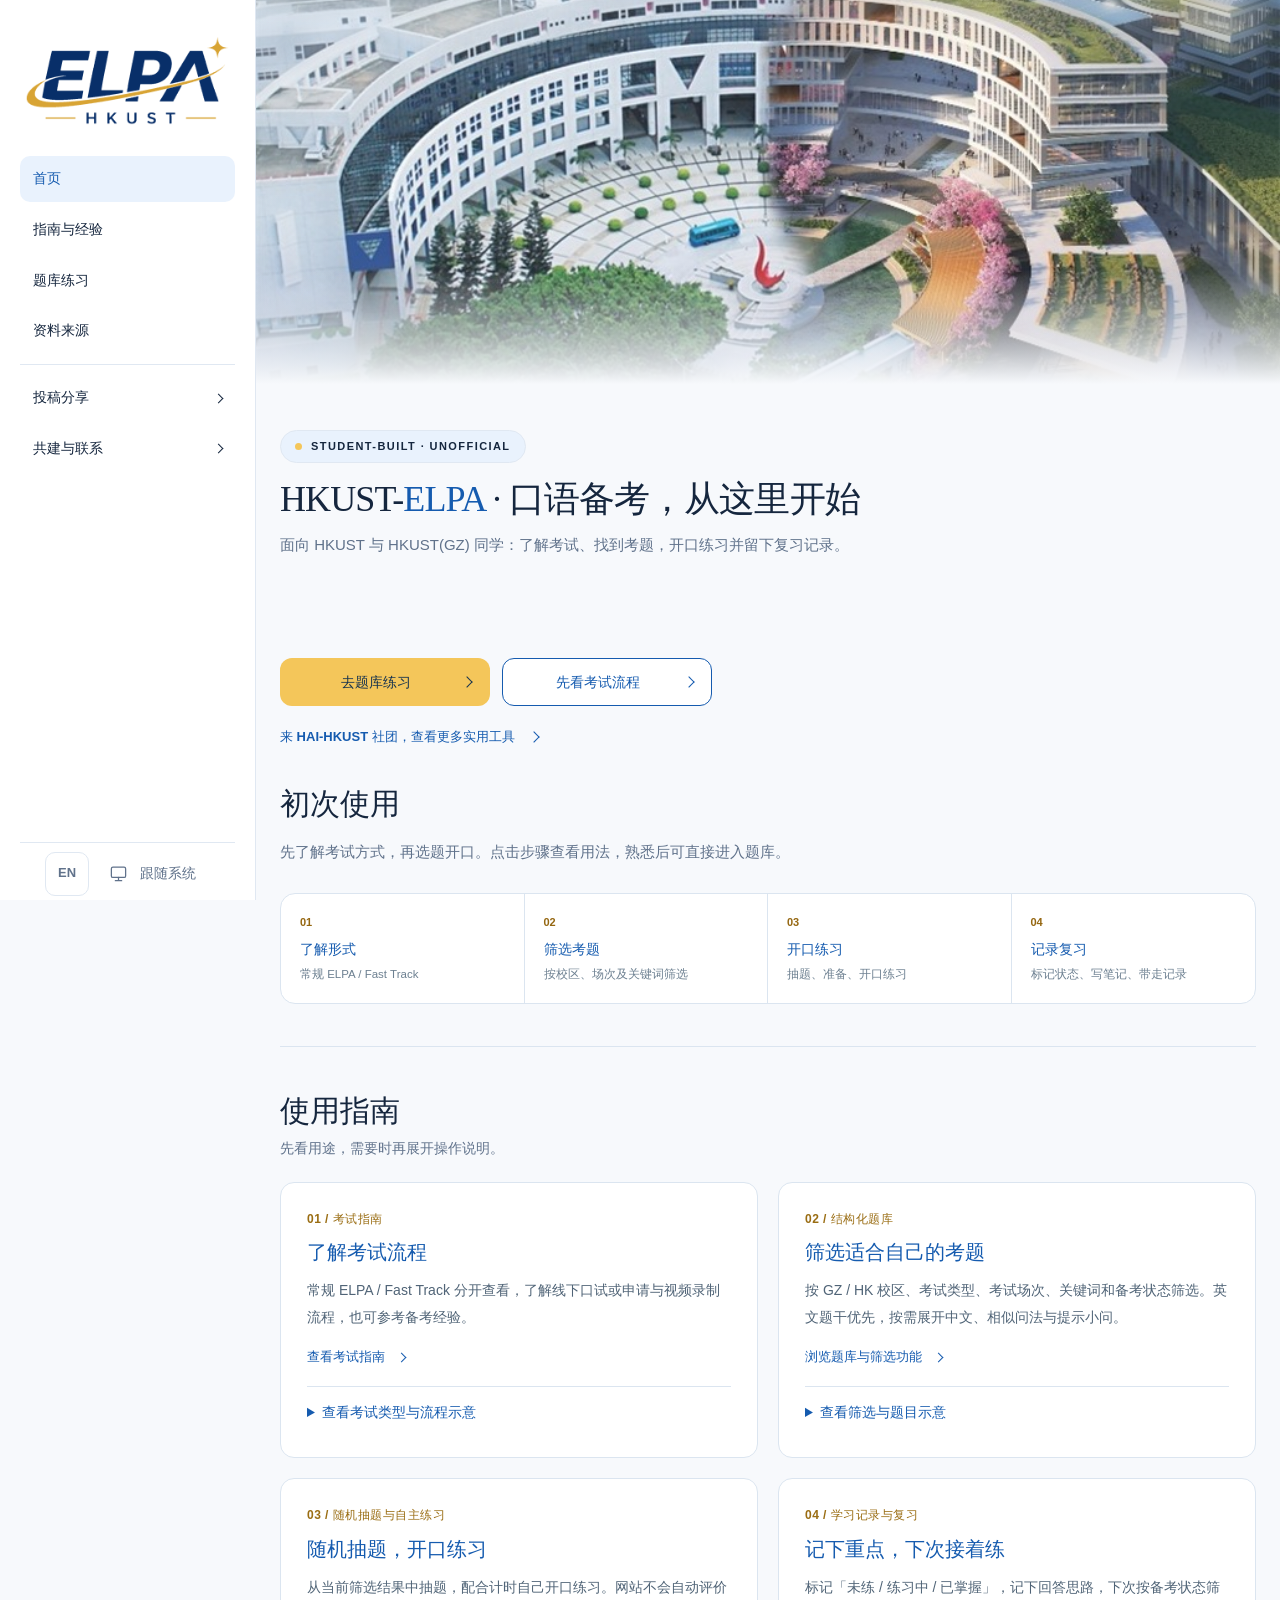
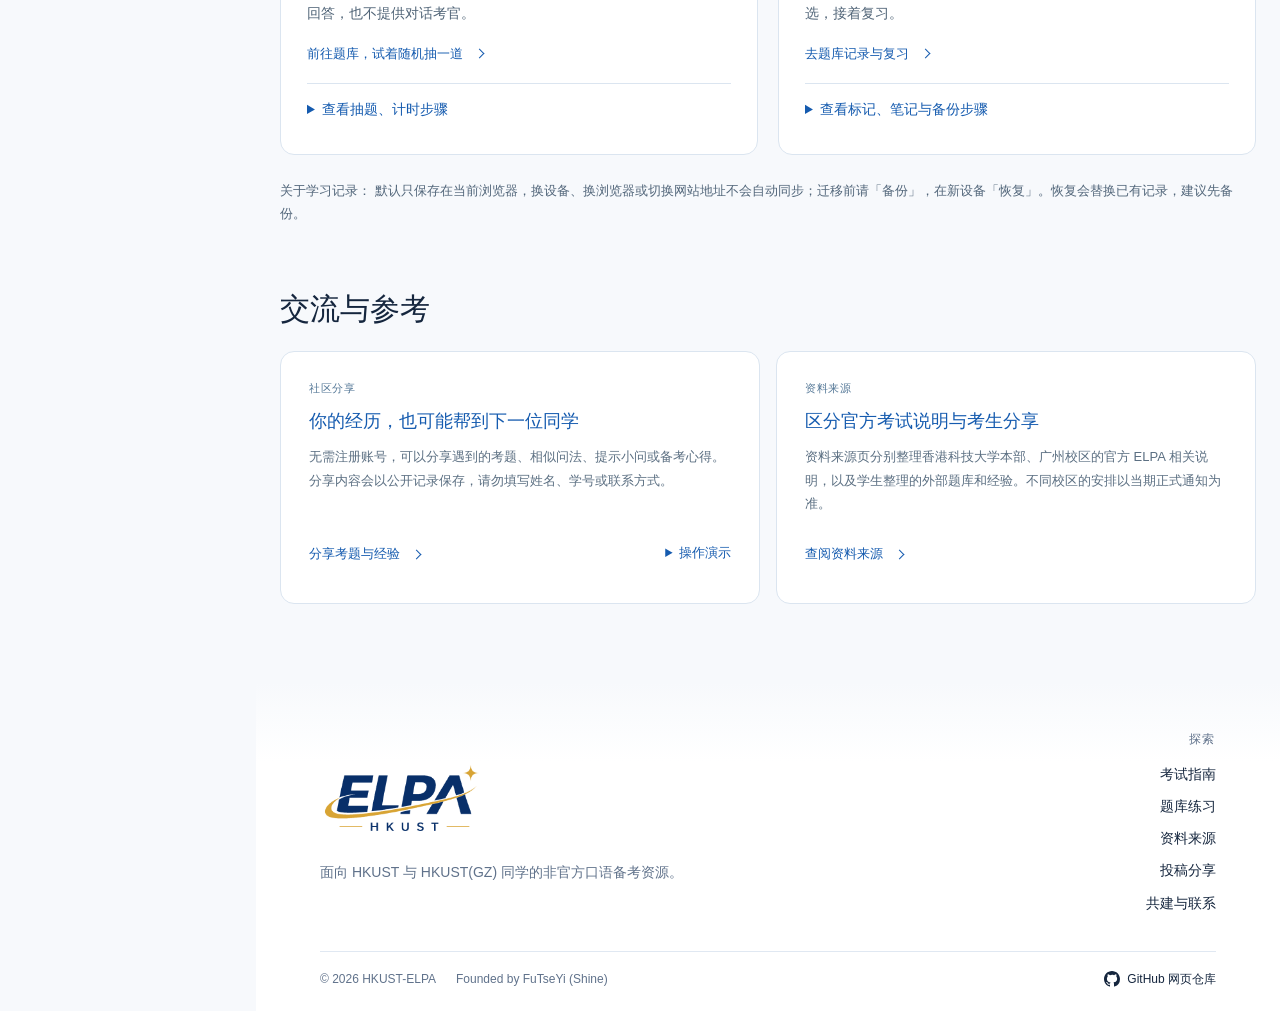
==== index.html @ 368463dc "fix(i18n): remove remaining mixed-language homepage controls" ====
<!doctype html>
<html lang="zh-CN">
<head>
<meta charset="utf-8"><meta name="viewport" content="width=device-width,initial-scale=1">
<meta name="description" content="HKUST-ELPA 非官方英语口语备考资源，提供考试指南、题库筛选、随机抽题、计时和学习记录功能。">
<meta name="theme-color" content="#003e74">
<title>HKUST-ELPA｜首页</title>
<link rel="preload" href="./assets/images/two-campuses.jpg" as="image">
<link rel="prefetch" href="./sources.html">
<link rel="stylesheet" href="./assets/css/site.css"><link rel="stylesheet" href="./assets/css/shell.css"><link rel="icon" type="image/svg+xml" href="./assets/icons/hkust-elpa.svg">
<script src="./assets/js/theme-init.js"></script><script src="./assets/js/translations.js"></script><script defer src="./assets/js/language.js"></script><script defer src="./assets/js/site.js"></script>
</head>
<body class="elpa-body elpa-home">
<a class="skip-link" href="#main">跳转到正文</a><div class="shell"><aside class="sidebar" id="sidebar" aria-label="侧边导航"><a class="brand" href="./index.html" aria-label="HKUST-ELPA 首页"><img class="brand-logo" src="./assets/images/hkust-elpa.png" alt="HKUST-ELPA" width="512" height="512"></a>
<nav class="elpa-nav" aria-label="主导航"><a href="./index.html" aria-current="page">首页</a><a href="./guide.html">指南与经验</a><a href="./practice.html">题库练习</a><a href="./sources.html">资料来源</a><a class="elpa-nav-submit nav-contribute" href="./submit.html">投稿分享 <span class="link-arrow" aria-hidden="true"></span></a><a href="./community.html" class="nav-community">共建与联系 <span class="link-arrow" aria-hidden="true"></span></a></nav><div class="sidebar-bottom"><button class="language-toggle" id="language-toggle" type="button" aria-label="Switch to English">EN</button><button class="sidebar-theme" id="theme-toggle" type="button" data-mode="system" aria-label="当前为跟随系统，切换到浅色主题"><svg viewBox="0 0 24 24" fill="none" stroke="currentColor" stroke-width="1.6" stroke-linecap="round" stroke-linejoin="round" aria-hidden="true"><g data-theme-icon="system"><rect x="3" y="4" width="18" height="13" rx="2"/><path d="M8 21h8m-4-4v4"/></g><g data-theme-icon="light"><circle cx="12" cy="12" r="4"/><path d="M12 2v2m0 16v2M2 12h2m16 0h2M5 5l1.4 1.4m11.2 11.2L19 19M5 19l1.4-1.4M17.6 6.4 19 5"/></g><g data-theme-icon="dark"><path d="M20.5 14A8.5 8.5 0 0 1 10 3.5 8.5 8.5 0 1 0 20.5 14Z"/></g></svg><span id="theme-label">跟随系统</span></button></div></aside><div class="page"><header class="topbar" aria-label="移动端导航栏"><a class="mobile-brand" href="./index.html" aria-label="HKUST-ELPA 首页"><img class="mobile-brand-logo" src="./assets/images/hkust-elpa.png" alt="HKUST-ELPA" width="512" height="512"></a><button class="icon-button menu-button" id="menu-toggle" type="button" aria-label="打开导航" aria-controls="sidebar" aria-expanded="false"><span class="menu-lines" aria-hidden="true"><span></span><span></span><span></span></span></button></header><div class="campus-banner" aria-hidden="true"></div>
<main id="main">
<section class="elpa-subhero" aria-labelledby="hero-title">
<div class="elpa-subhero-inner">
<span class="elpa-eyebrow">Student-built · Unofficial</span>
<h1 id="hero-title">HKUST-<em>ELPA</em> · 口语备考，从这里开始 </h1>
<p>面向 HKUST 与 HKUST(GZ) 同学：了解考试、找到考题，开口练习并留下复习记录。</p>
</div>
</section>
<div class="elpa-main elpa-home-main">
<div class="elpa-home-start">
<div class="elpa-actions" aria-label="快速开始"><a class="elpa-cta elpa-cta-primary" href="./practice.html"><span>去题库练习</span></a><a class="elpa-cta elpa-cta-secondary" href="./guide.html"><span>先看考试流程</span></a></div>
<a class="elpa-home-tools" href="https://hai-hkust.github.io/links.html?lang=zh" target="_blank" rel="noopener noreferrer"><span>来 HAI-HKUST 社团，查看更多实用工具</span></a>
</div>
  <section class="elpa-home-overview" aria-labelledby="home-overview-title">
    <h2 class="elpa-heading" id="home-overview-title">初次使用 </h2>
    <p class="elpa-home-lead">先了解考试方式，再选题开口。点击步骤查看用法，熟悉后可直接进入题库。</p>
    <ol class="elpa-home-journey" aria-label="初次使用建议">
      <li><a href="#home-guide"><span>01</span><strong>了解形式 </strong><small>常规 ELPA / Fast Track</small></a></li>
      <li><a href="#home-bank"><span>02</span><strong>筛选考题 </strong><small>按校区、场次及关键词筛选</small></a></li>
      <li><a href="#home-practice"><span>03</span><strong>开口练习 </strong><small>抽题、准备、开口练习</small></a></li>
      <li><a href="#home-record"><span>04</span><strong>记录复习 </strong><small>标记状态、写笔记、带走记录</small></a></li>
    </ol>
  </section>

  <section class="elpa-home-features" aria-labelledby="home-features-title">
    <div class="elpa-home-section-head">
      <h2 class="elpa-heading" id="home-features-title">使用指南 </h2>
      <p class="elpa-desc">先看用途，需要时再展开操作说明。</p>
    </div>

    <article class="elpa-home-feature" id="home-guide" aria-labelledby="home-guide-title">
      <div class="elpa-home-feature-copy">
        <span class="elpa-home-feature-index">01 / 考试指南</span>
        <h3 id="home-guide-title">了解考试流程 </h3>
        <p>常规 ELPA / Fast Track 分开查看，了解线下口试或申请与视频录制流程，也可参考备考经验。</p>
        <a class="elpa-home-feature-link" href="./guide.html">查看考试指南  <span class="link-arrow" aria-hidden="true"></span></a>
      </div>
      <details class="elpa-home-help">
        <summary>查看考试类型与流程示意 </summary>
        <div class="elpa-home-help-content">
          <div class="elpa-home-help-text">
          
          <div class="elpa-home-feature-details">
          <p><strong>按考试类型切换 </strong>：不用在两套不同流程中反复寻找信息。</p>
          <p><strong>资料可追溯 </strong>：学校官方说明和学生经验分别收录在资料来源页。</p>
        </div>
          </div>
      <div class="elpa-home-demo" aria-hidden="true">
        <div class="elpa-demo-top"><span>EXAM GUIDE</span><span>流程示意 </span></div>
        <div class="elpa-demo-tabs"><span class="is-active">常规 ELPA</span><span>Fast Track</span></div>
        <div class="elpa-demo-flow">
          <div><b>01</b><span>入场与身份核验 </span></div>
          <div><b>02</b><span>抽题与准备 </span></div>
          <div><b>03</b><span>个人陈述与互动问答 </span></div>
        </div>
        <div class="elpa-demo-caption">两种考试方式 · 分别查看流程</div>
      </div>
        </div>
      </details>
    </article>

    <article class="elpa-home-feature" id="home-bank" aria-labelledby="home-bank-title">
      <div class="elpa-home-feature-copy">
        <span class="elpa-home-feature-index">02 / 结构化题库</span>
        <h3 id="home-bank-title">筛选适合自己的考题 </h3>
        <p>按 GZ / HK 校区、考试类型、考试场次、关键词和备考状态筛选。英文题干优先，按需展开中文、相似问法与提示小问。</p>
        <a class="elpa-home-feature-link" href="./practice.html">浏览题库与筛选功能  <span class="link-arrow" aria-hidden="true"></span></a>
      </div>
      <details class="elpa-home-help">
        <summary>查看筛选与题目示意 </summary>
        <div class="elpa-home-help-content">
          <div class="elpa-home-help-text">
          
        <p>题库支持选择 GZ / HK 校区及常规 ELPA / Fast Track 类型，并结合考试场次、关键词和练习状态筛选。已收录的较新场次与过往题目分开展示，方便集中准备或回顾旧题。</p>
<div class="elpa-home-feature-details">
          <p><strong>主问题 + 提示小问 </strong>：英文题干为主，需要时再展开中文释义、相似问法与相关小问。</p>
          <p><strong>持续整理的反馈 </strong>：考生补充的提问差异与出现记录可辅助理解题目，但不是官方抽题概率。</p>
        </div>
        <p class="elpa-home-feature-note">不同校区和考试类型的收录情况可能不同；若暂时找不到题目，可先查阅考试指南和资料来源。</p>

          </div>
      <div class="elpa-home-demo" aria-hidden="true">
        <div class="elpa-demo-top"><span>QUESTION BANK</span><span>筛选示意 </span></div>
        <div class="elpa-demo-tabs"><span class="is-active">GZ</span><span>HK</span><span class="is-active">常规 ELPA</span><span>Fast Track</span></div>
        <div class="elpa-demo-search"><span class="elpa-demo-search-icon">⌕</span> 搜索题干或关键词</div>
        <div class="elpa-demo-filters"><span>考试场次 ▾</span><span>备考状态 ▾</span></div>
        <div class="elpa-demo-question"><span class="elpa-demo-question-label">示例题目 · 过往题库</span><strong>Describe and reflect upon your experience of undergraduate study.</strong><div><span>查看中文</span><span>查看提示小问</span><span>标记进度</span></div></div>
      </div>
        </div>
      </details>
    </article>

    <article class="elpa-home-feature" id="home-practice" aria-labelledby="home-practice-title">
      <div class="elpa-home-feature-copy">
        <span class="elpa-home-feature-index">03 / 随机抽题与自主练习</span>
        <h3 id="home-practice-title">随机抽题，开口练习 </h3>
        <p>从当前筛选结果中抽题，配合计时自己开口练习。网站不会自动评价回答，也不提供对话考官。</p>
        <a class="elpa-home-feature-link" href="./practice.html">前往题库，试着随机抽一道  <span class="link-arrow" aria-hidden="true"></span></a>
      </div>
      <details class="elpa-home-help">
        <summary>查看抽题、计时步骤 </summary>
        <div class="elpa-home-help-content">
          <div class="elpa-home-help-text">
          
          <ol class="elpa-home-instructions" aria-label="随机抽题练习步骤">
          <li><span class="elpa-home-instructions-num">1</span><div><strong>选好想练的题 </strong><p>先在题库选择考试类型、场次或练习状态，缩小这次练习的范围。</p></div></li>
          <li><span class="elpa-home-instructions-num">2</span><div><strong>点击页面右下角的「练习」，再选「随机抽题」 </strong><p>网站会从当前筛选结果中抽出一道题。先看清题目，再决定怎么回答。</p></div></li>
          <li><span class="elpa-home-instructions-num">3</span><div><strong>抽到题后，点击「开始」计时 </strong><p>选择「模拟考试」时，先有 1 分钟准备，接着进入 2 分钟陈述；你需要自己开口回答。也可以使用单独倒计时或正向计时。</p></div></li>
        </ol>
        <p class="elpa-home-feature-note">小建议：尽量不看笔记先说完，再回看哪些地方卡住了。练习结束后，可以立即在题目下记笔记。</p>

          </div>
      <div class="elpa-home-demo elpa-home-demo-timer">
        <div class="elpa-demo-top"><span>RANDOM QUESTION & TIMER</span><span>真实操作演示</span></div>
        <figure class="elpa-home-promo">
          <img src="./assets/images/web-practice.png" data-demo="./assets/demos/web-practice.gif" alt="随机抽题与计时演示：选择练习范围、随机抽题、开始计时并查看剩余时间" width="810" height="645" loading="lazy" decoding="async">
          <figcaption><button class="elpa-home-demo-play" type="button" aria-pressed="false">播放演示</button><span>约 13 秒</span></figcaption>
        </figure>
      </div>
        </div>
      </details>
    </article>

    <article class="elpa-home-feature" id="home-record" aria-labelledby="home-record-title">
      <div class="elpa-home-feature-copy">
        <span class="elpa-home-feature-index">04 / 学习记录与复习</span>
        <h3 id="home-record-title">记下重点，下次接着练 </h3>
        <p>标记「未练 / 练习中 / 已掌握」，记下回答思路，下次按备考状态筛选，接着复习。</p>
        <a class="elpa-home-feature-link" href="./practice.html">去题库记录与复习  <span class="link-arrow" aria-hidden="true"></span></a>
      </div>
      <details class="elpa-home-help">
        <summary>查看标记、笔记与备份步骤 </summary>
        <div class="elpa-home-help-content">
          <div class="elpa-home-help-text">
          
        <p>每次练完都可以标记掌握程度，并在题目下写几句回答思路。下次打开网站时，就能优先找出还不熟悉的题目继续练习，不必每次重新开始。</p>
          <ol class="elpa-home-instructions" aria-label="学习记录使用步骤">
          <li><span class="elpa-home-instructions-num">1</span><div><strong>练完一题，标记练习状态 </strong><p>题目最初显示「未练」；点状态按钮可切换到「练习中」或「已掌握」。说得不顺就先留在练习中，能独立答好了再标记已掌握。</p></div></li>
          <li><span class="elpa-home-instructions-num">2</span><div><strong>点击「记笔记」，留下三件事 </strong><p>可以写开头怎么说、准备举什么例子、刚才哪里卡住。主问题和提示小问都可以记，不需要使用特殊格式。</p></div></li>
          <li><span class="elpa-home-instructions-num">3</span><div><strong>下次优先复习「练习中」的题目 </strong><p>用题库的「备考状态」筛选，先练还没掌握的题；练熟后再调整状态。笔记会留在原来的题目下。</p></div></li>
        </ol>
        <div class="elpa-home-backup-guide" aria-label="换设备时如何保留练习记录">
          <h4>换手机或电脑，怎么接着练？ </h4>
          <p>在旧设备点击「备份」，下载一份学习记录并妥善保存；将文件传到新设备，打开本站点击「恢复」，选择刚才保存的文件，就能继续查看之前的进度和笔记。</p>
          <small>平时不用手动保存。记录默认只保存在当前浏览器；换设备、换浏览器或切换网站地址都不会自动同步。「恢复」会替换当前设备已有的记录，建议先备份再操作。</small>
        </div>
          </div>
      <div class="elpa-home-demo">
        <div class="elpa-demo-top"><span>NOTES & PROGRESS</span><span>真实操作演示</span></div>
        <figure class="elpa-home-promo">
          <img src="./assets/images/web-notes.png" data-demo="./assets/demos/web-notes.gif" alt="笔记与练习状态演示：逐题记录思路、标记练习中，刷新后保留笔记" width="810" height="645" loading="lazy" decoding="async">
          <figcaption><button class="elpa-home-demo-play" type="button" aria-pressed="false">播放演示</button><span>约 13 秒</span></figcaption>
        </figure>
      </div>
        </div>
      </details>
    </article>
    <p class="elpa-home-storage-note"><strong>关于学习记录： </strong>默认只保存在当前浏览器，换设备、换浏览器或切换网站地址不会自动同步；迁移前请「备份」，在新设备「恢复」。恢复会替换已有记录，建议先备份。</p>
  </section>

  <section class="elpa-home-more" aria-labelledby="home-more-title">
    <div class="elpa-home-section-head">
      <h2 class="elpa-heading" id="home-more-title">交流与参考 </h2>
    </div>
    <div class="elpa-home-more-grid">
      <article class="elpa-home-more-card">
        <span class="elpa-home-more-tag">社区分享 </span>
        <h3>你的经历，也可能帮到下一位同学 </h3>
        <p>无需注册账号，可以分享遇到的考题、相似问法、提示小问或备考心得。分享内容会以公开记录保存，请勿填写姓名、学号或联系方式。</p>
        <a href="./submit.html">分享考题与经验  <span class="link-arrow" aria-hidden="true"></span></a>
        <details class="elpa-home-share-help">
          <summary>操作演示 </summary>
          <figure class="elpa-home-promo">
          <img src="./assets/images/web-share.png" data-demo="./assets/demos/web-share.gif" alt="分享演示：填写考题或备考经验，预览投稿；使用示例内容，没有发送真实投稿" width="810" height="645" loading="lazy" decoding="async">
          <figcaption><button class="elpa-home-demo-play" type="button" aria-pressed="false">播放演示</button><span>约 13 秒</span></figcaption>
        </figure>
          <p class="elpa-home-feature-note">演示使用示例内容，展示至投稿预览。</p>
        </details>
      </article>
      <article class="elpa-home-more-card">
        <span class="elpa-home-more-tag">资料来源 </span>
        <h3>区分官方考试说明与考生分享 </h3>
        <p>资料来源页分别整理香港科技大学本部、广州校区的官方 ELPA 相关说明，以及学生整理的外部题库和经验。不同校区的安排以当期正式通知为准。</p>
        <a href="./sources.html">查阅资料来源  <span class="link-arrow" aria-hidden="true"></span></a>
      </article>
    </div>
  </section>
</div></main>
<footer class="elpa-footer" aria-label="网站页脚"><div class="footer-inner"><div class="footer-grid"><div class="footer-brand"><a class="footer-brand-link" href="./index.html"><img class="footer-logo" src="./assets/images/hkust-elpa.png" alt="HKUST-ELPA" width="512" height="512"></a><p>面向 HKUST 与 HKUST(GZ) 同学的非官方口语备考资源。</p></div><div><h2 class="footer-title">探索</h2><nav class="footer-links" aria-label="页脚导航"><a href="./guide.html">考试指南</a><a href="./practice.html">题库练习</a><a href="./sources.html">资料来源</a><a href="./submit.html">投稿分享</a><a href="./community.html">共建与联系</a></nav></div></div><div class="footer-bottom"><a class="footer-bottom-credit" href="./community.html"><span>© 2026 HKUST-ELPA</span><span>Founded by FuTseYi (Shine)</span></a><a class="footer-github" href="https://github.com/HKUST-ELPA/HKUST-ELPA-Site-Source" target="_blank" rel="noopener noreferrer"><svg viewBox="0 0 16 16" fill="currentColor" aria-hidden="true" focusable="false"><path d="M8 0C3.58 0 0 3.58 0 8c0 3.54 2.29 6.53 5.47 7.59.4.07.55-.17.55-.38 0-.19-.01-.82-.01-1.49-2.01.37-2.53-.49-2.69-.94-.09-.23-.48-.94-.82-1.13-.28-.15-.68-.52-.01-.53.63-.01 1.08.58 1.23.82.72 1.21 1.87.87 2.33.66.07-.52.28-.87.51-1.07-1.78-.2-3.64-.89-3.64-3.95 0-.87.31-1.59.82-2.15-.08-.2-.36-1.02.08-2.12 0 0 .67-.21 2.2.82a7.65 7.65 0 0 1 2-.27c.68 0 1.36.09 2 .27 1.53-1.04 2.2-.82 2.2-.82.44 1.1.16 1.92.08 2.12.51.56.82 1.27.82 2.15 0 3.07-1.87 3.75-3.65 3.95.29.25.54.73.54 1.48 0 1.07-.01 1.93-.01 2.2 0 .21.15.46.55.38A8.01 8.01 0 0 0 16 8c0-4.42-3.58-8-8-8"/></svg><span>GitHub 网页仓库</span></a></div></div></footer></div></div>
<template data-page="guide">
<main id="main">
  <div class="elpa-subhero">
    <div class="elpa-subhero-inner">
      <span class="elpa-eyebrow">ELPA Guide</span>
      <h1>考试与备考指南 </h1>
      <p class="elpa-guide-intro">先看<a href="#sec-process">考试流程 </a>，再读<a href="#sec-advice">考生经验 </a>，也欢迎<a href="./submit.html?kind=advice">分享经验 </a>。</p>
    </div>
  </div>
  <div class="elpa-main elpa-guide-main">
    <section id="sec-process" aria-labelledby="guideFlowTitle">
      <h2 class="elpa-heading" id="guideFlowTitle">考试流程 </h2>
      <p class="elpa-desc">常规 ELPA 为线下小组口试；Fast Track 涉及资格申请与视频录制。选择考试方式查看流程。</p>
      <div class="elpa-guide-switch" role="group" aria-label="选择考试方式">
        <button type="button" class="active" id="guideRegularTab" aria-pressed="true" aria-controls="regularGuide">常规 ELPA </button>
        <button type="button" id="guideFastTab" aria-pressed="false" aria-controls="fastGuide">Fast Track</button>
      </div>
      <section class="elpa-guide-panel" id="regularGuide" aria-labelledby="regularFlowTitle">
        <div class="elpa-guide-overview">
          <h3 id="regularFlowTitle">线下小组口试 </h3>
          <p>按入场、准备、陈述和互动的顺序进行</p>
        </div>
        <ol class="elpa-guide-steps elpa-guide-steps-detailed">
          <li><h4>Step 1 · 入场与身份核验 <span>Part 1 · Warm-up</span></h4><p>按考官安排入场、就座，并准备好<strong>学生证或校园卡</strong>供核对。留意开场指引，按要求进行简短交流。</p></li>
          <li><h4>Step 2 · 抽题与准备 <span>Part 2 · Preparation</span></h4><p>领取话题后，先看清<strong>主问题和提示小问</strong>，再组织陈述要点；如现场提供草稿纸和笔，可用来记关键词。准备环节按<strong>考官的计时提示</strong>进行。</p></li>
          <li><h4>Step 3 · 个人陈述 <span>Part 2 · Speaking</span></h4><p>轮到自己时，围绕话题作<strong>个人英语陈述</strong>。先回应主问题，再选择相关提示小问展开；按照现场要求使用准备时的笔记，并留意结束提示。</p></li>
          <li><h4>Step 4 · 提问与回答 <span>Part 3 · Interaction</span></h4><p>认真听同组考生的陈述，按考官安排<strong>提问或回答问题</strong>。提问围绕对方的具体内容；回答时先回应问题，再简要解释观点。</p></li>
          <li><h4>Step 5 · 结束离场</h4><p>全部考生完成陈述和互动后，按考官指引结束并离场。流程可记为：<strong>核对身份 → 抽题准备 → 个人陈述 → 提问回答 → 离场</strong>。</p></li>
        </ol>
        <a class="elpa-guide-practice" href="./practice.html?campus=nansha&amp;track=regular#sec-bankD">练习常规 ELPA 题库 </a>
      </section>
      <section class="elpa-guide-panel" id="fastGuide" aria-labelledby="fastFlowTitle" hidden>
        <div class="elpa-guide-overview">
          <h3 id="fastFlowTitle">线上申请与视频录制 </h3>
          <p>获批后免除线下 ELPA 口试</p>
        </div>
        <ol class="elpa-guide-steps elpa-guide-steps-detailed">
          <li><h4>Step 1 · 确认申请资格</h4><p>查看学校公布的 Fast Track 条件，确认自己符合其中一项。</p></li>
          <li><h4>Step 2 · 提交申请</h4><p>在 ELPA 系统填写申请信息，按页面要求提交<strong>资格声明和证明材料</strong>。</p></li>
          <li><h4>Step 3 · 录制视频</h4><p>按照系统指定的话题准备英语回答，并依照页面说明<strong>录制和提交视频</strong>。</p></li>
          <li><h4>Step 4 · 查看申请结果</h4><p>查看审核结果；获批后免除线下 ELPA 口试，未获批则按要求参加常规 ELPA。</p></li>
        </ol>
        <a class="elpa-guide-practice" href="./practice.html?campus=nansha&amp;track=fast-track#sec-bankD">练习 Fast Track 题库 </a>
      </section>
    </section>
    <section class="elpa-advice-section" id="sec-advice" hidden aria-labelledby="adviceTitle">
      <h2 class="elpa-heading" id="adviceTitle">考试与备考经验 </h2>
      <p class="elpa-desc">从考前准备到现场交流，看看同学们的经验。<a id="guideAdviceShare" href="./submit.html?kind=advice&amp;track=regular">分享你的经验 </a></p>
      <div id="guideAdviceFilters" class="elpa-advice-filters" hidden>
        <label for="advicePhaseFilter">备考阶段 <select id="advicePhaseFilter"><option value="" data-i18n-en="All Stages">全部阶段</option></select></label>
        <label for="adviceTagFilter">经验主题 <select id="adviceTagFilter"><option value="" data-i18n-en="All Topics">全部主题</option></select></label>
      </div>
      <div id="guideAdviceList" class="elpa-advice-grid"></div>
      <p id="guideAdviceEmpty" class="elpa-advice-empty" hidden>暂未收录 Fast Track 经验。</p>
    </section>
  </div>
</main>
</template>
<template data-page="sources">
<main id="main">
<div class="elpa-subhero"><div class="elpa-subhero-inner"><span class="elpa-eyebrow">Resources & Attribution</span><h1>资料来源 </h1><p>官方说明与学生经验分类整理，方便按校区查阅和交叉核对。</p></div></div>
<div class="elpa-main">
<section class="elpa-source-section" aria-labelledby="official-sources">
<span class="elpa-kicker">University Information</span><h2 class="elpa-heading" id="official-sources">学校官方说明 </h2>
<p class="elpa-desc">不同校区的要求和考核安排可能不同，请以所属校区当期的正式通知为准。</p>
<div class="elpa-resource-list">
<article class="elpa-resource"><span class="elpa-resource-tag">HKUST(GZ) · 科广</span><h3><a href="https://elpa.hkust-gz.edu.cn/" target="_blank" rel="noopener noreferrer">ELPA 官方系统 </a></h3><p>广州校区 ELPA 系统入口；部分功能可能需要学校账号。</p></article>
<article class="elpa-resource"><span class="elpa-resource-tag">HKUST(GZ) · 科广</span><h3><a href="https://fytgs.hkust-gz.edu.cn/handbooks/handbook-for-research-postgraduate-studies" target="_blank" rel="noopener noreferrer">研究生手册 · 英语要求 </a></h3><p>ELPA 与 LANG 5000 要求，以当前学年版本为准。</p></article>
<article class="elpa-resource"><span class="elpa-resource-tag">HKUST · 科大本部</span><h3><a href="https://cle.hkust.edu.hk/elpa" target="_blank" rel="noopener noreferrer">ELPA 说明与常见问题 </a></h3><p>本部语言教育中心的 ELPA 介绍、研究生口语测试形式及常见问题。</p></article>
<article class="elpa-resource"><span class="elpa-resource-tag">HKUST · 科大本部</span><h3><a href="https://cle.hkust.edu.hk/sites/default/files/2026-08/ELPA-Speaking-Scale-Student-Version.pdf" target="_blank" rel="noopener noreferrer">ELPA Speaking 评分描述 </a></h3><p>本部语言教育中心发布的口语等级描述文件，可用于理解口语表现维度。</p></article>
</div></section>
<section class="elpa-source-section" aria-labelledby="community-sources">
<h2 class="elpa-supplement-heading" id="community-sources">补充链接 </h2>
<p class="elpa-desc">其他同学自发整理的题目与笔记，仅作延伸参考。本站仅保留链接，不持续维护或逐条核验其内容。</p>
<ul class="elpa-supplement-links">
<li><a href="https://docs.qq.com/doc/DT3BxSkJzSGdUamJE" target="_blank" rel="noopener noreferrer">ELPA 补充题目 </a><span>腾讯文档</span></li>
<li><a href="https://docs.qq.com/doc/DSHJydEVYSHBtdkZO" target="_blank" rel="noopener noreferrer">ELPA 题目整理 </a><span>腾讯文档</span></li>
<li><a href="https://share.note.youdao.com/ynoteshare/index.html?_time=1788671277918&amp;id=c753f55564beca3902cdaab5e1273c87&amp;type=note" target="_blank" rel="noopener noreferrer">ELPA 笔记分享 </a><span>有道云笔记</span></li>
</ul>
</section>
<div class="elpa-callout"><strong>资料说明： </strong>本站为学生整理的备考资源，并非学校官方题库，也不保证实际考试题目或结果。校方考试与语言要求请以各校区的正式通知为准；外部资料的权益归原作者所有。若需补充、更正或处理署名问题，可通过 <a href="https://github.com/HKUST-ELPA/HKUST-ELPA-Site-Source/issues" target="_blank" rel="noopener noreferrer">GitHub Issues</a> 反馈。</div>
</div></main>
</template>
<script src="./assets/js/index.js"></script>
</body></html>
---- assets/css/site.css ----
:root { --site-navy:#155baf; --site-blue:#155baf; --site-gold:#f4c65a; --site-ink:#172940; --site-muted:#64748b; --site-line:#dbe5f0; --site-bg:#f5f8fc; }
* { box-sizing:border-box; }
html { scroll-behavior:smooth; scroll-padding-top:90px; }
body { margin:0; }
.elpa-body { min-height:100vh; min-height:100svh; display:flex; flex-direction:column; }
.elpa-body > #main { flex:1 0 auto; width:100%; }
.page-practice > #main { min-height:100svh; }
.elpa-body > .elpa-footer { flex-shrink:0; }
.elpa-nav { position:sticky; top:0; z-index:100; background:rgba(255,255,255,.97); border-bottom:1px solid rgba(17,58,100,.12); box-shadow:0 5px 24px rgba(6,41,77,.06); backdrop-filter:blur(14px); }
.elpa-nav-inner { max-width:1210px; margin:0 auto; padding:0 25px; min-height:72px; display:flex; align-items:center; gap:32px; }
.elpa-brand { display:flex; align-items:center; gap:10px; color:var(--site-navy); text-decoration:none; font-size:14px; font-weight:650; white-space:nowrap; line-height:1.1; }
.elpa-brand strong {font-weight:800;}
.elpa-brand small {display:block; letter-spacing:.07em; font-size:10px; color:var(--site-muted); margin-top:4px;}
.elpa-brand-icon {width:38px; height:38px; border-radius:12px; display:grid; place-items:center; background:var(--site-navy); color:white; font-weight:850; font-size:22px;}
.elpa-brand-icon span {color:var(--site-gold); font-size:23px;}
.elpa-nav-links { display:flex; align-items:stretch; align-self:stretch; gap:4px; margin-left:auto; }
.elpa-nav-links a { display:flex; flex-direction:column; align-items:center; justify-content:center; gap:1px; padding:0 17px; border-bottom:2px solid transparent; text-decoration:none; color:#475569; font-size:14px; font-weight:600; transition:.2s ease; }
.elpa-nav-links a:hover, .elpa-nav-links a.active { color:var(--site-navy); border-bottom-color:var(--site-gold); background:rgba(14,69,123,.035); }
.elpa-nav-links a.active { background:transparent; }
.elpa-nav-github { padding:9px 13px; border:1px solid #cedde9; border-radius:999px; text-decoration:none; color:var(--site-navy); font-size:12px; font-weight:700; white-space:nowrap; }
.elpa-nav-github:hover { background:#eaf2fa; }
.elpa-body { background:var(--site-bg); color:var(--site-ink); font-family:-apple-system,BlinkMacSystemFont,"Segoe UI",Arial,"PingFang SC","Microsoft YaHei",sans-serif; line-height:1.7; }
.elpa-body a { color:var(--site-blue); }
/* English companions are visible alongside the Chinese interface. */
.elpa-en-sub{display:block;margin-top:4px;font-size:clamp(12px,.55em,18px);line-height:1.5;font-weight:550;letter-spacing:.01em}
.elpa-en-inline{font-size:.82em;font-weight:500;line-height:1.45;letter-spacing:0}
.elpa-en-summary{display:block;margin-top:6px;font-size:.9em;line-height:1.65;font-weight:400}
.elpa-nav-links a small{font-size:9px;font-weight:500;line-height:1.25;letter-spacing:.035em}
.elpa-nav-submit small{display:block;font-size:9px;font-weight:550;line-height:1.15;letter-spacing:.03em}
.elpa-home-journey strong .elpa-en-inline{display:inline-block;margin-left:5px;white-space:nowrap}
.contrib-field label>.elpa-en-inline,.contrib-field legend>.elpa-en-inline,.elpa-choice-label>.elpa-en-inline{display:inline-block;margin-left:5px}
.elpa-home-feature-link,.elpa-home-more-card>a{flex-wrap:wrap}
.elpa-home-help summary>.elpa-en-inline{margin-left:4px}
.elpa-footer-action .elpa-en-inline{font-size:10px}
.timer-tab .elpa-en-inline,.timer-btn .elpa-en-inline,.contrib-button .elpa-en-inline{display:block}
.elpa-eyebrow {display:inline-flex; align-items:center; gap:9px; font-size:11px; text-transform:uppercase; letter-spacing:.13em; font-weight:750; padding:6px 14px; border:1px solid rgba(255,255,255,.45); border-radius:999px; background:rgba(0,38,78,.2);}
.elpa-eyebrow::before {content:""; height:7px; width:7px; border-radius:50%; background:var(--site-gold);}
.elpa-actions {display:flex; flex-wrap:wrap; gap:12px; margin-top:30px;}
.elpa-button {display:inline-flex; align-items:center; justify-content:center; gap:11px; min-height:44px; border-radius:999px; padding:10px 21px; text-decoration:none; font-weight:750; font-size:13px; transition:.2s;}
.elpa-button.primary {background:var(--site-gold); color:#183049;}
.elpa-button.primary:hover {background:#ffdb84; transform:translateY(-2px);}
.elpa-button.light {color:#fff; border:1px solid rgba(255,255,255,.6); background:rgba(255,255,255,.1);}
.elpa-button.light:hover {background:rgba(255,255,255,.2);}
.elpa-main {max-width:1180px; margin:0 auto; padding:46px 24px 72px;}
.elpa-kicker {font-size:12px; color:#9b6a09; text-transform:uppercase; letter-spacing:.12em; font-weight:800;}
.elpa-heading {margin:8px 0 6px; font-size:clamp(26px,3vw,36px); color:var(--site-navy); line-height:1.3;}
.elpa-desc {color:var(--site-muted); max-width:770px; margin:0 0 27px; font-size:14px;}
/* Homepage: quick orientation with optional, complete walkthroughs. */
.elpa-home-main{padding-top:54px;padding-bottom:78px}
.elpa-home-overview{padding-bottom:42px;border-bottom:1px solid var(--site-line)}
.elpa-home-overview .elpa-heading{max-width:850px;margin:11px 0 14px}
.elpa-home-lead{max-width:850px;margin:0;font-size:15px;line-height:1.95;color:#53677b}
.elpa-home-journey{list-style:none;display:grid;grid-template-columns:repeat(4,minmax(0,1fr));margin:27px 0 0;padding:0;border:1px solid var(--site-line);border-radius:15px;overflow:hidden;background:#fff}
.elpa-home-journey li{min-width:0;border-right:1px solid var(--site-line)}
.elpa-home-journey a{display:flex;flex-direction:column;height:100%;padding:19px;text-decoration:none}
.elpa-home-journey a:hover{background:#eef4fa}
.elpa-home-journey li:last-child{border-right:0}
.elpa-home-journey a>span{color:#956711;font-size:11px;font-weight:850}
.elpa-home-journey strong{margin-top:6px;color:var(--site-navy);font-size:14px}
.elpa-home-journey small{margin-top:4px;color:#6d8091;font-size:11.5px;line-height:1.55}
.elpa-home-features{display:grid;grid-template-columns:repeat(2,minmax(0,1fr));align-items:stretch;gap:20px;padding-top:36px}
.elpa-home-features>.elpa-home-section-head,.elpa-home-storage-note{grid-column:1/-1}
.elpa-home-section-head{max-width:850px}
.elpa-home-section-head .elpa-desc{max-width:800px;margin-bottom:0;line-height:1.85}
.elpa-home-feature{display:grid;grid-template-rows:1fr auto;min-width:0;padding:26px;border:1px solid var(--site-line);border-radius:14px;background:#fff;scroll-margin-top:16px}
.elpa-home-feature-copy{min-width:0;display:flex;flex-direction:column}
.elpa-home-feature-index{display:block;color:#9a6d13;font-size:12px;font-weight:800;letter-spacing:.04em}
.elpa-home-feature-copy h3{margin:8px 0 10px;color:var(--site-navy);font-size:20px;line-height:1.5}
.elpa-home-feature-copy>p:not(.elpa-home-feature-note){margin:0;color:#506477;font-size:14px;line-height:1.9}
.elpa-home-feature-details{display:grid;gap:9px;margin-top:18px}
.elpa-home-feature-details p{margin:0;padding-left:13px;border-left:2px solid #cbdeed;color:#5c6f80;font-size:13px;line-height:1.75}
.elpa-home-feature-details strong{color:#284e71}
.elpa-home-instructions{display:grid;gap:13px;margin:19px 0 0;padding:0;list-style:none;counter-reset:none}
.elpa-home-instructions li{display:flex;align-items:flex-start;gap:12px}
.elpa-home-instructions-num{display:grid;place-items:center;flex:0 0 24px;height:24px;margin-top:2px;border:1px solid #cbdbe9;border-radius:7px;background:#f5f9fc;color:#235980;font-size:11px;font-weight:800}
.elpa-home-instructions li>div{min-width:0}
.elpa-home-instructions strong{display:block;color:#274b6b;font-size:14px;line-height:1.6}
.elpa-home-instructions p{margin:3px 0 0;color:#5b6f82;font-size:14px;line-height:1.75}
.elpa-home-backup-guide{margin-top:21px;padding:17px 18px;border:1px solid #dce7f0;border-radius:11px;background:#f8fafc}
.elpa-home-backup-guide h4{margin:0 0 7px;color:var(--site-navy);font-size:14px;line-height:1.5}
.elpa-home-backup-guide p{margin:0;color:#4f6476;font-size:14px;line-height:1.8}
.elpa-home-backup-guide small{display:block;margin-top:10px;color:#5b6f82;font-size:12.5px;line-height:1.65}
.elpa-home-feature-note{margin:17px 0 0;padding:11px 13px;border-radius:8px;background:#eef4fa;color:#546e85;font-size:12px;line-height:1.75}
.elpa-home-feature-link,.elpa-home-more-card>a{display:inline-flex;gap:7px;align-items:center;margin-top:19px;color:var(--site-blue)!important;font-size:13px;font-weight:800;text-decoration:none;text-underline-offset:4px}
.elpa-home-feature-link:hover,.elpa-home-more-card>a:hover{text-decoration:underline}
.elpa-home-feature-link{min-height:44px;margin-top:auto;padding-top:10px;align-self:flex-start}
.elpa-home-help{margin-top:12px;border-top:1px solid var(--site-line)}
.elpa-home-help summary{padding:14px 0 0;min-height:44px;cursor:pointer;color:var(--site-blue);font-size:14px;font-weight:650}
.elpa-home-help summary:hover{text-decoration:underline;text-underline-offset:4px}
.elpa-home-help summary:focus-visible{outline:3px solid #e5a921;outline-offset:3px;border-radius:3px}
.elpa-home-promo{margin:0;min-width:0}
.elpa-home-promo img{display:block;width:100%;height:auto;border-radius:8px}
.elpa-home-promo figcaption{display:flex;align-items:center;justify-content:space-between;gap:12px;margin-top:12px;color:#62768a;font-size:12px}
.elpa-home-demo-play{min-height:44px;padding:9px 12px;border:1px solid var(--site-line);border-radius:8px;background:#fff;color:var(--site-blue);font:inherit;font-weight:650;cursor:pointer}
.elpa-home-demo-play:hover{background:#eef4fa}
.elpa-home-demo-play:focus-visible{outline:3px solid #e5a921;outline-offset:3px}
.elpa-home-share-help{grid-column:2;grid-row:4;align-self:end;margin-top:17px}
.elpa-home-share-help summary{padding:10px 0;min-height:44px;white-space:nowrap;color:var(--site-blue);font-size:13px;font-weight:650;cursor:pointer}
.elpa-home-share-help summary:focus-visible{outline:3px solid #e5a921;outline-offset:3px}
.elpa-home-help-content{padding-top:14px;color:#506477;font-size:14px;line-height:1.85}
.elpa-home-help-text>p{margin:0 0 12px}
.elpa-home-help-content .elpa-home-demo{margin-top:20px;box-shadow:none;background:#f8fafc}
.elpa-home-storage-note{margin:0;color:#53677b;font-size:13px;line-height:1.8;padding:4px 0}
.elpa-home-demo{min-width:0;padding:23px;border:1px solid #d9e4ef;border-radius:16px;background:#fff;box-shadow:0 12px 28px rgba(23,57,87,.035)}
.elpa-demo-top{display:flex;justify-content:space-between;align-items:center;gap:10px;margin-bottom:18px;color:#72869b;font-size:10px;font-weight:750;letter-spacing:.055em}
.elpa-demo-top span:last-child{font-weight:500;letter-spacing:0}
.elpa-demo-tabs,.elpa-demo-filters{display:flex;flex-wrap:wrap;gap:7px;margin-bottom:15px}
.elpa-demo-tabs span,.elpa-demo-filters span{display:inline-flex;align-items:center;justify-content:center;padding:6px 10px;border:1px solid #dce6f0;border-radius:8px;background:#f8fafc;color:#607489;font-size:11px;line-height:1.4}
.elpa-demo-tabs .is-active{background:#eaf3fa;border-color:#bad3e6;color:#175889;font-weight:800}
.elpa-demo-flow{display:grid;gap:9px}
.elpa-demo-flow>div{display:flex;gap:11px;align-items:center;padding:12px 13px;border:1px solid #e5edf3;border-radius:9px;background:#f9fbfd;color:#3d5870;font-size:12.5px}
.elpa-demo-flow b{color:#9b6b15;font-size:11px}
.elpa-demo-caption{margin-top:15px;text-align:center;color:#8a9bad;font-size:10.5px}
.elpa-demo-search{display:flex;align-items:center;gap:9px;min-height:39px;padding:7px 12px;border:1px solid #d9e4ef;border-radius:9px;color:#8194a6;font-size:12px}
.elpa-demo-search-icon{font-size:21px;line-height:1}
.elpa-demo-filters{margin:10px 0 14px}
.elpa-demo-filters span{background:white}
.elpa-demo-question{padding:14px 15px;border:1px solid #dae6f1;border-radius:10px;background:#f8fbff}
.elpa-demo-question-label{display:block;margin-bottom:7px;color:#6685a0;font-size:10.5px}
.elpa-demo-question strong{display:block;color:#234d73;font-size:13px;font-weight:750;line-height:1.6}
.elpa-demo-question div{display:flex;flex-wrap:wrap;gap:6px;margin-top:12px}
.elpa-demo-question div span{padding:5px 8px;border-radius:6px;background:#e7f1f9;color:#47718f;font-size:10.5px}
.elpa-home-more{padding-top:52px}
.elpa-home-more-grid{display:grid;align-items:stretch;grid-template-columns:repeat(2,minmax(0,1fr));gap:16px;margin-top:23px}
.elpa-home-more-card{display:grid;grid-template-columns:minmax(0,1fr) auto;grid-template-rows:auto auto 1fr auto;column-gap:12px;min-width:0;padding:27px 28px;border:1px solid var(--site-line);border-radius:14px;background:#fff;scroll-margin-top:16px}
.elpa-home-more-card>:is(.elpa-home-more-tag,h3,p){grid-column:1/-1}
.elpa-home-more-tag{font-size:11px;font-weight:800;letter-spacing:.055em;color:#567998}
.elpa-home-more-card h3{margin:10px 0;color:var(--site-navy);font-size:18px;line-height:1.5}
.elpa-home-more-card p{margin:0;color:#5b6f82;font-size:13px;line-height:1.8}
.elpa-home-more-card>a{grid-column:1;align-self:end;min-height:44px;margin-top:17px}
.elpa-home-share-help[open]{grid-column:1/-1;grid-row:5;max-width:600px;width:100%;justify-self:center}
@media(min-width:701px){
 .elpa-home-feature{grid-row:span 2;grid-template-rows:subgrid;row-gap:0}
 .elpa-home-more-grid:has(.elpa-home-share-help[open]){grid-template-columns:1fr}
 .elpa-home-more-card:has(.elpa-home-share-help[open]){grid-template-columns:repeat(2,minmax(0,1fr));grid-template-rows:auto auto auto 1fr;column-gap:28px}
 .elpa-home-more-card:has(.elpa-home-share-help[open])>:is(.elpa-home-more-tag,h3,p){grid-column:1}
 .elpa-home-share-help[open]{grid-column:2;grid-row:1/-1;align-self:start;margin-top:0}
 .elpa-home-more-card:has(.elpa-home-share-help[open])>a{align-self:start}
 .elpa-home-feature:has(.elpa-home-help[open]){grid-column:1/-1}
 .elpa-home-help[open] .elpa-home-help-content{display:grid;grid-template-columns:repeat(2,minmax(0,1fr));align-items:start;gap:28px}
 .elpa-home-help-text{min-width:0}
 .elpa-home-help[open] .elpa-home-demo{margin-top:0}
}
@media(max-width:900px){.elpa-home-demo{padding:18px}}
@media(max-width:700px){
 .elpa-home-main{padding-top:32px;padding-bottom:60px}
 .elpa-home-overview{padding-bottom:30px}
 .elpa-home-lead{font-size:13.5px;line-height:1.85}
 .elpa-home-journey{grid-template-columns:repeat(2,minmax(0,1fr));margin-top:22px}
 .elpa-home-journey li{border-bottom:1px solid var(--site-line)}
 .elpa-home-journey a{padding:15px}
 .elpa-home-journey li:nth-child(2){border-right:0}
 .elpa-home-journey li:nth-child(n+3){border-bottom:0}
 .elpa-home-features{grid-template-columns:1fr;gap:14px;padding-top:28px}
 .elpa-home-feature{padding:21px 20px}
 .elpa-home-feature-copy h3{font-size:19px}
 .elpa-home-feature-copy>p:not(.elpa-home-feature-note){font-size:14px}
 .elpa-home-instructions{gap:12px}
 .elpa-home-backup-guide{padding:16px 15px;margin-top:18px}
 .elpa-home-demo{max-width:560px;width:100%;margin:0 auto;padding:20px}
 .elpa-home-more{padding-top:36px}
 .elpa-home-more-grid{grid-template-columns:1fr;gap:10px;margin-top:18px}
 .elpa-home-more-card{padding:21px 20px}
}
@media(max-width:360px){.elpa-home-journey strong{font-size:12.5px}.elpa-home-journey small{font-size:10.5px}.elpa-demo-tabs span{padding:5px 7px}.elpa-home-demo{padding:15px}}
.elpa-subhero{display:flex;align-items:center;min-height:272px;padding:36px 24px;background:linear-gradient(100deg,#062a50,#07538c);color:#fff}
.elpa-home .elpa-subhero{background:linear-gradient(95deg,rgba(0,28,58,.92),rgba(0,49,91,.8) 45%,rgba(0,47,88,.5)),url('../images/two-campuses.jpg') center 58%/cover no-repeat}
.elpa-subhero-inner{width:100%;max-width:1132px;margin:0 auto}
.elpa-subhero h1{font-size:36px;line-height:1.25;font-weight:800;letter-spacing:-.025em;margin:14px 0 10px}
.elpa-subhero h1 em{font-style:normal;color:#f9d780}
.elpa-subhero h1 .elpa-en-sub{font-size:16px;line-height:1.5;margin-top:5px}
.elpa-subhero p{color:#dce8f4;max-width:790px;margin:0;font-size:14px;line-height:1.7}
.elpa-home-start{margin-bottom:32px}
.elpa-home-start .elpa-actions{margin-top:0}
.elpa-home-tools{display:inline-flex;align-items:center;gap:12px;max-width:100%;margin-top:16px;padding:4px 0;font-size:13px;font-weight:600;text-decoration:none}
.elpa-home-tools small{display:block;margin-top:4px;font-size:11px;font-weight:500;line-height:1.3}
.elpa-flow {display:grid; gap:14px; margin-top:20px;}
.elpa-flow-step {padding:22px 25px; background:#fff; border:1px solid var(--site-line); border-left:4px solid var(--site-blue); border-radius:12px;}
.elpa-flow-step h3 {margin:0 0 8px; color:var(--site-navy); font-size:16px;}
.elpa-flow-step p {margin:0; color:#4c5c70; font-size:13.5px;}
.elpa-guide-faq {margin-top:32px;}
.elpa-guide-faq details {background:white; border:1px solid var(--site-line); border-radius:12px; margin:9px 0; padding:16px 20px;}
.elpa-guide-faq summary {cursor:pointer; font-weight:700; color:var(--site-ink); font-size:14px;}
.elpa-guide-faq details[open] {border-color:#b9d1e8;}
.elpa-guide-faq p {margin:10px 0 0; color:#556578; font-size:13px;}
.elpa-resource-list{border-top:1px solid var(--site-line)}
.elpa-resource{display:grid;grid-template-columns:150px minmax(260px,1fr) minmax(0,1.2fr);align-items:baseline;gap:18px;padding:16px 0;border-bottom:1px solid var(--site-line)}
.elpa-resource h3{font-size:14px;margin:0;color:var(--site-navy);line-height:1.7}
.elpa-resource p{margin:0;font-size:12px;color:var(--site-muted);line-height:1.7}
.elpa-resource a{font-weight:650;text-decoration:none}
.elpa-resource a:hover{text-decoration:underline}
.elpa-source-section+.elpa-source-section{margin-top:32px;padding-top:0}
.elpa-source-section .elpa-heading{margin-top:7px}
.elpa-resource-tag{color:#5f7892;font-size:12px;font-weight:650}
.elpa-supplement-heading{margin:0 0 8px;font-size:20px;color:var(--site-navy)}
.elpa-supplement-links{margin:0;padding-left:20px;font-size:14px;line-height:1.8}
.elpa-supplement-links li+li{margin-top:10px}
.elpa-supplement-links li>span{display:inline-block;margin-left:12px;font-size:12px;color:var(--site-muted)}
@media(max-width:800px){.elpa-resource{grid-template-columns:1fr;gap:4px;padding:13px 0}}
.elpa-cta::after,
.elpa-home-tools::after,

.elpa-guide-practice::after,
.elpa-resource a::after,
.elpa-footer-action::after,
.elpa-advice-section .elpa-desc a::after,
.contrib-actions a::after,
.question-feedback a::after {
  content:"";display:inline-block;flex:0 0 auto;width:7px;height:7px;margin-left:3px;
  border-top:1.5px solid currentColor;border-right:1.5px solid currentColor;
  transform:rotate(45deg);transition:transform .16s ease;
}
.elpa-cta:hover::after,
.elpa-home-tools:hover::after,
.elpa-home-tools:focus-visible::after,

.elpa-guide-practice:hover::after,
.elpa-resource a:hover::after,
.elpa-footer-action:hover::after,
.elpa-advice-section .elpa-desc a:hover::after,
.contrib-actions a:hover::after,
.question-feedback a:hover::after {transform:translateX(3px) rotate(45deg);}
.elpa-callout {border:1px solid #e6d9af; background:#fff9ed; color:#625331; border-radius:13px; padding:17px 21px; font-size:13px; margin:20px 0;}
/* Shared compact footer; detailed source notes live on sources.html. */
.elpa-footer{background:#122d51;color:#c8daea;padding:29px 16px 23px;text-align:center;font-size:12px;line-height:1.65}
.elpa-footer-inner{max-width:780px;margin:0 auto;display:flex;flex-direction:column;align-items:center}
.elpa-footer p{margin:0}
.elpa-footer-intro,.elpa-footer-identity{display:flex;flex-direction:column;align-items:center}
.elpa-footer-slogan{color:#fff;font-size:clamp(15px,2.5vw,19px);line-height:1.4;font-weight:750}
.elpa-footer-motto{margin-top:4px!important;color:#d8e6f3;font-size:12.5px}
.elpa-footer-actions{display:flex;justify-content:center;flex-wrap:wrap;gap:9px 27px;margin-top:14px}
.elpa-footer a{color:#f4d17b;text-decoration:none;text-underline-offset:3px}
.elpa-footer a:hover{text-decoration:underline}
.elpa-footer a:focus-visible{outline:2px solid #f4d17b;outline-offset:3px;border-radius:3px}
.elpa-footer .elpa-footer-action{display:inline-flex;align-items:center;justify-content:center;gap:6px;min-height:28px;padding:3px 1px;color:#f4d17b;font-size:12.5px;font-weight:700;line-height:1.5;white-space:nowrap}
.elpa-footer-divider{height:1px;width:min(100%,400px);background:rgba(192,215,233,.21);margin:17px auto 12px}
.elpa-footer-tech{color:#bdd1e2;font-size:12px}
.elpa-footer-identity{margin-top:12px}
.elpa-footer-support{display:flex;flex-wrap:wrap;align-items:center;justify-content:center;column-gap:6px;row-gap:2px;margin-top:7px!important;color:#a5bbcf;font-size:11px;line-height:1.7;text-wrap:balance}
.elpa-footer-byline{display:flex;align-items:center;justify-content:center;gap:9px;font-size:11.5px;line-height:1.6;color:#afc3d7}
.elpa-footer-credit-label{font-size:13px;font-weight:650;letter-spacing:.025em;color:#afc3d7}
.elpa-footer-byline a{font-size:13px;font-weight:650;letter-spacing:.025em;color:#f0d9a3}
@media(max-width:560px){.elpa-footer{padding:25px 16px 20px}.elpa-footer-slogan{font-size:clamp(14px,4vw,17px)}.elpa-footer-actions{gap:10px 21px}}
/* Practice page controls are layered over its existing functional styles. */
.bank-pagination {display:flex; align-items:center; justify-content:center; flex-wrap:wrap; gap:7px; margin:21px auto 34px; padding:7px; color:var(--site-muted);}
.bank-pagination button {min-width:36px; min-height:36px; padding:6px 12px; background:#fff; border:1px solid #d6e2ed; border-radius:10px; color:var(--site-navy); font-size:13px; font-weight:700; cursor:pointer;}
.bank-pagination button:hover:not(:disabled) {background:#eaf2fa; border-color:#a8cae8;}
.bank-pagination button[aria-current="page"] {background:var(--site-navy); border-color:var(--site-navy); color:white;}
.bank-pagination button:disabled {opacity:.35; cursor:default;}
.elpa-nav a:focus-visible,.bank-pagination button:focus-visible,.elpa-body a:focus-visible,.elpa-guide-faq summary:focus-visible {outline:3px solid #e5a921;outline-offset:3px;}
@media(max-width:900px){.elpa-nav-inner {gap:15px;padding:0 15px;}}
@media(max-width:650px){
 html {scroll-padding-top:112px;}
 .elpa-nav-inner {min-height:62px; flex-wrap:wrap; align-items:center; justify-content:space-between; padding:10px 13px 0; row-gap:6px;}
 .elpa-brand {font-size:12px;}
 .elpa-brand small {font-size:9px;}
 .elpa-brand-icon {width:33px;height:33px;font-size:18px;}
 .elpa-nav-github {margin-left:auto;font-size:11px;}
 .elpa-nav-links {order:3;flex-basis:100%;overflow:auto; margin:0;justify-content:space-between;gap:0;}
 .elpa-nav-links a {padding:8px 10px 10px;font-size:12px;white-space:nowrap;}
 .elpa-main {padding:34px 16px 58px;}
 .elpa-subhero{min-height:272px;padding:30px 20px;}
 .elpa-subhero h1{font-size:28px}
 .elpa-subhero h1 .elpa-en-sub{font-size:14px}
 .elpa-subhero p{font-size:13px}
}
@media(prefers-reduced-motion:reduce){html{scroll-behavior:auto;} .elpa-button {transition:none;}}

/* Exam timeline carried over from shared student reports. */
.guide-legacy-process .sec-head {display:flex;align-items:center;gap:12px;margin:18px 0;}
.guide-legacy-process .sec-head h2 {font-size:21px;color:#155baf;margin:0;}
.guide-legacy-process .sec-head .tag {background:#fff6df;border:1px solid #f0d9a0;border-radius:99px;padding:2px 10px;font-size:11px;color:#876015;}
.guide-legacy-process .timeline {display:grid;gap:14px;margin-top:18px;}
.guide-legacy-process .step {background:#fff;border:1px solid #dbe5f0;border-left:4px solid #155baf;border-radius:12px;padding:21px 24px;}
.guide-legacy-process .step h3 {font-size:15px;color:#155baf;margin:0 0 9px;}
.guide-legacy-process .step p {font-size:13.5px;color:#4c5c70;line-height:1.85;margin:0;}
.guide-legacy-process .step-tag {display:inline-block;font-size:11px;font-weight:700;border-radius:99px;background:#f0f6fb;color:#175889;padding:2px 10px;margin-left:6px;}
.page-practice .bank-pagination[hidden] {display:none;}

/* HKUST-ELPA original identity, accessible navigation and clear contribution action. */
.elpa-brand-icon {flex:none;width:29px;height:29px;border:0;border-radius:0;background:none;box-shadow:none;display:block;overflow:visible;}
.elpa-brand-icon img {width:100%;height:100%;display:block;}
.elpa-brand-name {letter-spacing:.01em;white-space:nowrap;}
.elpa-nav-actions {margin-left:4px;display:flex;align-items:center;gap:10px;flex:none;}
 .elpa-nav-actions .elpa-nav-github {margin-left:0;min-height:38px;border:1px solid #d8e2ec;border-radius:10px;box-shadow:none;background:#fff;padding:7px 10px;gap:6px;display:inline-flex;align-items:center;justify-content:center;flex:none;text-decoration:none;color:var(--site-navy);}
.elpa-nav-github img {width:20px;height:20px;display:block;}
.elpa-nav-github:hover {border-color:#d6b354;background:#fff9eb;}
.elpa-star-icon{color:#a87510;flex:none;transform-origin:center;animation:elpa-star-breathe 2.4s ease-in-out infinite}
@keyframes elpa-star-breathe{0%,100%{transform:scale(.95);opacity:.6;fill:transparent;filter:drop-shadow(0 0 0 transparent)}50%{transform:scale(1.35);opacity:1;fill:var(--site-gold);filter:drop-shadow(0 0 4px rgba(244,198,90,.85))}}
.elpa-nav-github:hover .elpa-star-icon,.elpa-nav-github:focus-visible .elpa-star-icon{animation:none;transform:scale(1.12);opacity:1;fill:var(--site-gold)}
@media(prefers-reduced-motion:reduce){.elpa-star-icon{animation:none;transform:none!important;opacity:1}}
.elpa-nav-github .elpa-star-count{width:auto;height:20px;padding-left:5px;border-left:1px solid #d8e2ec}
.elpa-star-count[hidden]{display:none}
.elpa-nav-submit {display:inline-flex;align-items:center;justify-content:center;min-height:43px;white-space:nowrap;gap:5px;padding:9px 17px;border-radius:12px;background:var(--site-gold);color:#18344e!important;border:1px solid #ecc151;text-decoration:none;font-size:13px;font-weight:800;box-shadow:0 4px 14px rgba(190,136,24,.16);transition:transform .16s ease,box-shadow .16s ease,background .16s ease;}
.elpa-nav-submit:hover,.elpa-nav-submit[aria-current="page"] {background:#ffd779;box-shadow:0 6px 18px rgba(190,136,24,.22);transform:translateY(-1px);}
.elpa-nav-submit:focus-visible {outline:3px solid #155baf;outline-offset:3px;}
@media (max-width:1100px) {
 .elpa-nav-inner {gap:13px;}
 .elpa-nav-links a {padding-left:11px;padding-right:11px;}
 .elpa-nav-actions {gap:6px;}
}
@media (max-width:780px) {
 .elpa-nav-actions .elpa-nav-github {padding:7px 8px;gap:5px;}
 .elpa-nav-submit {padding:8px 11px;font-size:12px;min-height:38px;}
 .elpa-nav-links {margin-left:auto;}
 .elpa-nav-links a {padding-left:7px;padding-right:7px;}
}
@media (max-width:650px) {
 .elpa-nav-inner {padding:8px 13px 0;gap:7px;min-height:62px;}
 .elpa-brand-icon {width:27px;height:27px;}
 .elpa-brand-name {font-size:12px;}
 .elpa-brand small {font-size:8px;}
 .elpa-nav-actions {margin-left:auto;gap:7px;}
 .elpa-nav-actions .elpa-nav-github {min-height:35px;padding:6px 8px;gap:5px;}
 .elpa-nav-submit {min-height:35px;padding:7px 11px;}
 .elpa-nav-links {order:3;flex-basis:100%;margin:0;justify-content:space-between;}
 .elpa-nav-links a {padding:7px 10px 10px;font-size:12px;}
}
@media (max-width:350px) {
 .elpa-brand small {display:none;}
 .elpa-nav-submit {padding:7px 9px;font-size:11px;}
}
@media (prefers-reduced-motion:reduce) {.elpa-nav-submit {transition:none;transform:none!important;}}

/* Reviewed question session chips and translations: remain hidden until explicitly requested. */
.translation[hidden],.subq-cn.translation[hidden],.elpa-advice-empty[hidden] {display:none!important;}
.translation-toggle {display:inline-flex;align-items:center;justify-content:center;min-height:30px;margin:8px 0 2px;padding:5px 11px;border:1px solid #cbddee;border-radius:8px;background:#f5f9fe;color:#175889;font:inherit;font-size:12px;font-weight:700;cursor:pointer;}
.translation-toggle:hover {background:#e9f2fc;border-color:#a7c6e5;}
.translation-toggle:focus-visible {outline:3px solid #d6b354;outline-offset:2px;}
.translation-toggle-sub {margin:7px 0 11px;}
.q-title .cn.translation {color:#536b81;font-size:13px;margin-top:6px;}
/* Standardized community advice filters and reader-friendly single-language cards. */
.elpa-advice-section {margin:36px 0 30px;}
.elpa-advice-filters {display:flex;flex-wrap:wrap;gap:13px;margin:19px 0 17px;}
.elpa-advice-filters[hidden] {display:none!important;}
.elpa-advice-filters label {display:grid;gap:5px;color:#35516d;font-size:12.5px;font-weight:700;min-width:190px;}
.elpa-advice-filters select {background:#fff;border:1px solid #c9d8e7;color:#23435f;border-radius:10px;padding:10px 12px;font:inherit;font-size:13px;min-height:42px;}
.elpa-advice-filters select:focus-visible {outline:3px solid #d6b354;outline-offset:2px;}
.elpa-advice-grid {display:grid;gap:14px;}
.elpa-advice-card {padding:20px 23px;border:1px solid var(--site-line);border-radius:14px;background:white;box-shadow:0 6px 24px rgba(4,46,88,.04);}
.elpa-advice-chips {display:flex;flex-wrap:wrap;gap:7px;margin-bottom:11px;}
.elpa-advice-chip {display:inline-flex;border:1px solid #d4e1ee;background:#f2f7fd;border-radius:100px;padding:3px 9px;font-size:11px;color:#305a7d;font-weight:650;}
.elpa-advice-card h3 {font-size:17px;line-height:1.5;color:var(--site-navy);margin:0 0 9px;}
.elpa-advice-content {white-space:pre-wrap;overflow-wrap:anywhere;margin:0;font-size:14px;line-height:1.86;color:#364c60;}
.elpa-advice-source {display:inline-block;margin-top:13px;font-size:12px;text-decoration:none;font-weight:700;}
.elpa-advice-empty {padding:20px;border:1px dashed #c9d8e7;background:#f6f9fd;border-radius:12px;color:#52667a;font-size:13px;}
.elpa-advice-empty a {font-weight:700;}
@media(max-width:650px){
  .elpa-advice-filters {display:grid;grid-template-columns:1fr;gap:10px;}
  .elpa-advice-filters label,.elpa-advice-filters select {width:100%;}
  .elpa-advice-card {padding:17px;}
}


/* 2026 UI consistency: restrained navigation, two predictable hero actions. */
.elpa-subhero{border-bottom:0;}
.elpa-actions{display:flex;flex-wrap:wrap;gap:12px;align-items:stretch;margin-top:28px;}
.elpa-cta{
  display:inline-flex;align-items:center;justify-content:center;gap:8px;
  min-height:48px;min-width:210px;padding:12px 20px;border-radius:12px;
  border:1px solid transparent;text-align:center;text-decoration:none!important;
  font-size:14px;font-weight:750;line-height:1.35;letter-spacing:0;
  transition:background .16s ease,border-color .16s ease,transform .16s ease;
}
.elpa-cta-primary{background:var(--site-gold);color:#18344e!important;}
.elpa-cta-primary:hover{background:#ffdc80;transform:translateY(-1px);}
.elpa-cta-secondary{background:rgba(7,37,70,.2);border-color:rgba(255,255,255,.68);color:#fff!important;}
.elpa-cta-secondary:hover{background:rgba(255,255,255,.16);transform:translateY(-1px);}
.elpa-cta:focus-visible{outline:3px solid #fff;outline-offset:3px;}
.elpa-home-start .elpa-cta-secondary{background:#fff;border-color:var(--site-blue);color:var(--site-blue)!important}
.elpa-home-start .elpa-cta-secondary:hover{background:#eaf2fa}
.elpa-home-start .elpa-cta:focus-visible{outline-color:var(--site-blue)}
@media(max-width:650px){
  .elpa-actions{display:grid;grid-template-columns:repeat(2,minmax(0,1fr));gap:10px;margin-top:25px;width:100%;}
  .elpa-cta{min-width:0;padding:11px 9px;min-height:46px;font-size:13px;white-space:nowrap;}
}
@media(max-width:360px){.elpa-cta{font-size:12px;padding-inline:6px;}}
@media(prefers-reduced-motion:reduce){
  .elpa-cta{transition:none;transform:none!important;}
  .elpa-cta::after,.elpa-guide-practice::after,
  .elpa-home-tools::after,
  .elpa-resource a::after,.elpa-footer-action::after,.elpa-advice-section .elpa-desc a::after,
  .contrib-actions a::after,.question-feedback a::after{transition:none;}
}

/* Homepage content below the shared banner. */
.elpa-home .elpa-heading{font-size:clamp(23px,2.6vw,30px)}
@media(max-width:650px){
 .elpa-home .elpa-actions{grid-template-columns:1fr;margin-top:20px;gap:8px}
 .elpa-home .elpa-cta{min-height:46px;font-size:14px;white-space:normal}
 .elpa-home-main{padding-left:20px;padding-right:20px}
 .elpa-home-journey small{font-size:12px}
 .elpa-home-journey strong{font-size:14px}
}

/* Minimal regular / Fast Track guide switch. */
.elpa-guide-main{max-width:970px}
.elpa-guide-switch{display:grid;grid-template-columns:repeat(2,minmax(0,1fr));gap:6px;padding:5px;border:1px solid #dce6f1;border-radius:13px;background:#eaf1f8;margin:19px 0 21px}
.elpa-guide-switch button{appearance:none;border:0;border-radius:9px;background:transparent;color:#476079;min-height:46px;min-width:0;padding:9px 12px;font:inherit;font-size:14px;font-weight:750;cursor:pointer}
.elpa-guide-switch button.active{color:#083c69;background:#fff;box-shadow:0 2px 10px rgba(20,55,85,.09)}
.elpa-guide-switch button:focus-visible{outline:3px solid #e5a921;outline-offset:2px}
.elpa-guide-panel{border:1px solid var(--site-line);background:#fff;padding:26px 28px;border-radius:17px}
.elpa-guide-panel[hidden],.elpa-advice-section[hidden]{display:none!important}
.elpa-guide-overview h3{margin:0;color:var(--site-navy);font-size:22px;line-height:1.4}
.elpa-guide-overview p{margin:4px 0 0;color:#64748b;font-size:13px}
.elpa-guide-steps{list-style:none;counter-reset:elpa-step;display:grid;gap:0;padding:0;margin:23px 0 11px}
.elpa-guide-steps li{counter-increment:elpa-step;position:relative;padding:0 0 20px 45px;border-left:2px solid #e2ebf5;margin-left:14px}
.elpa-guide-steps li:last-child{padding-bottom:4px;border-left-color:transparent}
.elpa-guide-steps li::before{content:counter(elpa-step);position:absolute;left:-15px;top:0;display:grid;place-items:center;width:28px;height:28px;color:#fff;background:#155baf;border-radius:9px;font-size:12px;font-weight:800}
.elpa-guide-steps strong{display:block;font-size:15px;line-height:1.5;color:var(--site-ink)}
.elpa-guide-steps p{margin:4px 0 0;color:#536579;font-size:13.5px;line-height:1.7}
.elpa-guide-steps-detailed{gap:12px;margin-top:20px}
.elpa-guide-steps-detailed li,.elpa-guide-steps-detailed li:last-child{margin:0;padding:17px 20px 19px;border:1px solid #dbe5f0;border-left:4px solid #155baf;border-radius:12px;background:#fff}
.elpa-guide-steps-detailed li::before{display:none}
.elpa-guide-steps-detailed h4{display:flex;align-items:center;flex-wrap:wrap;gap:6px 10px;margin:0;color:var(--site-navy);font-size:15px;line-height:1.5}
.elpa-guide-steps-detailed h4 span{padding:3px 9px;border-radius:999px;background:#eef4fa;color:#315e86;font-size:11px;font-weight:700;white-space:nowrap}
.elpa-guide-steps-detailed p{margin-top:10px;font-size:13.5px;line-height:1.75}
.elpa-guide-steps-detailed p strong{display:inline;font-size:inherit;line-height:inherit;font-weight:750}
.elpa-guide-faq{margin-top:23px}
.elpa-guide-faq h4{margin:0 0 8px;font-size:14px;color:#274b6c}
.elpa-guide-faq details{margin:7px 0;padding:13px 14px}
.elpa-guide-practice{display:inline-flex;align-items:center;justify-content:center;gap:7px;border-radius:10px;margin-top:20px;min-height:44px;padding:10px 18px;background:var(--site-navy);color:#fff!important;text-decoration:none;font-weight:750;font-size:13.5px}
.elpa-guide-practice:hover{background:#155baf}
.elpa-guide-main .elpa-advice-section{margin-top:34px}
.elpa-guide-main .elpa-advice-section .elpa-desc a{font-weight:700;white-space:nowrap}
@media(max-width:640px){.elpa-guide-panel{padding:20px 16px}.elpa-guide-switch{margin-top:15px}.elpa-guide-steps li{padding-left:36px}.elpa-guide-steps-detailed li,.elpa-guide-steps-detailed li:last-child{padding:15px 16px}.elpa-guide-overview h3{font-size:20px}.elpa-guide-practice{display:flex;width:100%}}

.elpa-cta small{display:block;margin-top:4px;font-size:11px;font-weight:500;line-height:1.3}
.elpa-heading:has(>.elpa-en-sub),h3:has(>.elpa-en-sub){display:flex;flex-wrap:wrap;align-items:baseline;column-gap:8px;row-gap:2px}
.elpa-heading>.elpa-en-sub,h3>.elpa-en-sub{display:inline-block;margin-top:0;white-space:nowrap}
.elpa-guide-intro a{display:inline-block;padding:3px 0;color:#fff;text-decoration:underline;text-underline-offset:4px;text-decoration-color:rgba(255,255,255,.45);white-space:nowrap}
.elpa-guide-intro a:hover{color:var(--site-gold)}
.elpa-guide-intro a span{font-size:.85em}
.elpa-nav-submit>span:last-child{line-height:1.15}
.elpa-footer .elpa-footer-action{display:grid;grid-template-columns:1fr auto;column-gap:6px;row-gap:0}
.elpa-footer-action>.elpa-en-inline{grid-column:1}
.elpa-footer-action::after{grid-column:2;grid-row:1/3}
@media(max-width:650px){
 .elpa-home .elpa-actions{grid-template-columns:repeat(2,minmax(0,1fr));gap:10px}
 .elpa-home .elpa-cta{padding:12px 8px;min-height:64px;font-size:13px;gap:6px}
 .elpa-home .elpa-cta::after{width:6px;height:6px}
 .elpa-nav-links a{line-height:1.25}
 .elpa-nav-links a small{font-size:9px}
}
---- assets/css/shell.css ----
/* UEM's fixed sidebar, mobile overlay, theme and footer adapted to ELPA routes. */
:root{color-scheme:light;font-family:Inter,-apple-system,BlinkMacSystemFont,"Segoe UI","PingFang SC","Microsoft YaHei",sans-serif;font-synthesis:none;--bg:#f7f9fc;--surface:#fff;--text:#15263e;--muted:#60728b;--line:#e0e8f2;--accent:#155baf;--soft:#e9f2fd;--sidebar:256px;--banner-tint:linear-gradient(110deg,rgba(246,250,255,.12),rgba(246,250,255,.08))}
button,a,input,select,textarea{-webkit-tap-highlight-color:transparent}
[data-theme=dark]{color-scheme:dark;--bg:#0b1424;--surface:#111e32;--text:#edf4ff;--muted:#a6b8cf;--line:#283b55;--accent:#7bb6ff;--soft:#172d4c;--banner-tint:linear-gradient(110deg,rgba(4,17,38,.24),rgba(4,17,38,.16));--site-navy:#7bb6ff;--site-blue:#7bb6ff;--site-ink:#edf4ff;--site-muted:#a6b8cf;--site-line:#283b55;--site-bg:#0b1424}
html{scroll-padding-top:24px}body.elpa-body{background:var(--bg);color:var(--text)}
.skip-link{position:absolute;z-index:101;top:-80px;left:12px;padding:8px 14px;background:var(--surface);color:var(--accent)}.skip-link:focus{top:12px}
.shell{display:flex;min-height:100vh}.sidebar{position:fixed;inset:0 auto 0 0;z-index:45;width:var(--sidebar);height:100vh;padding:32px 20px 4px;display:flex;flex-direction:column;border-right:1px solid var(--line);background:var(--surface);overflow-y:auto}
.sidebar .brand{display:flex;align-items:center;gap:12px;min-height:52px;margin-bottom:48px;color:var(--text);text-decoration:none;font-size:17px;font-weight:750}.brand-logo{width:52px;height:52px;object-fit:contain}
.sidebar .elpa-nav{display:grid;gap:5px;position:static;background:none;border:0;box-shadow:none;backdrop-filter:none}.sidebar .elpa-nav a{display:block;padding:11px 13px;border:0;border-radius:10px;color:var(--text);font-size:14px;font-weight:500;text-decoration:none;transition:background .2s}.sidebar .elpa-nav a:hover,.sidebar .elpa-nav a[aria-current=page]{background:var(--soft);color:var(--accent)}.sidebar .elpa-nav a[aria-current=page]{font-weight:650}.sidebar .elpa-nav a.nav-contribute{position:relative;margin-top:16px;display:flex;align-items:center;justify-content:space-between}.sidebar .elpa-nav a.nav-contribute:before{content:"";position:absolute;top:-11px;left:0;right:0;border-top:1px solid var(--line)}.link-arrow:after{content:"↗"}
.sidebar-bottom{display:flex;justify-content:center;margin-top:auto;padding-top:8px;border-top:1px solid var(--line)}.sidebar-theme{display:flex;align-items:center;gap:12px;width:max-content;padding:12px 13px;border:1px solid transparent;border-radius:10px;background:transparent;color:var(--muted);font-size:14px;cursor:pointer}.sidebar-theme:hover{background:var(--soft);color:var(--text)}.sidebar-theme svg{display:block;width:19px;height:19px}.sidebar-theme [data-theme-icon]{display:none}.sidebar-theme[data-mode=system] [data-theme-icon=system],.sidebar-theme[data-mode=light] [data-theme-icon=light],.sidebar-theme[data-mode=dark] [data-theme-icon=dark]{display:block}
.page{min-width:0;flex:1;margin-left:var(--sidebar);display:flex;flex-direction:column;min-height:100vh;background:var(--bg);color:var(--text)}.page .topbar{display:none}.page #main{flex:1;width:100%;min-width:0}.campus-banner{flex:none;height:clamp(270px,30vw,440px);background-color:var(--soft);background-image:linear-gradient(to bottom,transparent 70%,var(--bg) 100%),var(--banner-tint),url('../images/two-campuses.jpg');background-size:cover;background-repeat:no-repeat;background-position:center,center,center 43%}
.page .elpa-main,.page .wrap,.page .contrib-wrap{max-width:1200px}.page .elpa-subhero{background:var(--bg);color:var(--text)}.page .elpa-subhero-inner{max-width:1200px}.page .elpa-subhero h1,.page .elpa-heading{font-family:Georgia,'Songti SC',serif;font-weight:500;color:var(--text)}
.elpa-footer{flex:none;background:linear-gradient(to bottom,var(--bg),var(--surface) 80px);color:var(--text);padding:48px clamp(22px,5vw,76px) 22px;text-align:left;font-size:14px}.footer-inner{width:100%;margin:0 auto}.footer-grid{display:grid;grid-template-columns:minmax(0,1fr) max-content;justify-content:space-between;align-items:center;gap:clamp(24px,5vw,72px)}.footer-grid>div:last-child{justify-self:end;text-align:right}.footer-brand-link{display:inline-flex;align-items:center;gap:12px;color:var(--text);text-decoration:none}.footer-logo{width:52px;height:52px;object-fit:contain}.footer-brand-name{font-family:'Songti SC',serif;font-size:17px;font-style:italic;font-weight:700}.footer-brand p{max-width:420px;color:var(--muted);line-height:1.9;margin:16px 0 0}.footer-title{font-size:12px;letter-spacing:.14em;color:var(--muted);margin:0 0 13px}.footer-links{display:grid;justify-items:end;gap:9px}.elpa-footer a{color:var(--text);text-decoration:none}.elpa-footer a:hover{color:var(--accent)}.footer-bottom{display:flex;justify-content:space-between;gap:20px;margin-top:36px;padding-top:18px;border-top:1px solid var(--line);color:var(--muted);font-size:12px}
[data-theme=dark] .page .elpa-subhero,[data-theme=dark] .page .elpa-home-feature,[data-theme=dark] .page .elpa-home-more-card,[data-theme=dark] .page .elpa-guide-panel,[data-theme=dark] .page .elpa-resource,[data-theme=dark] .page .contrib-card,[data-theme=dark] .page .card{background:var(--surface);color:var(--text);border-color:var(--line)}[data-theme=dark] .page input,[data-theme=dark] .page select,[data-theme=dark] .page textarea{background:var(--surface);color:var(--text);border-color:var(--line)}
@media(max-width:900px){:root{--mobile-header-height:72px}.shell{display:block}.page{width:100%;margin-left:0}.page .topbar{position:sticky;top:0;z-index:50;display:flex;align-items:center;justify-content:space-between;height:var(--mobile-header-height);padding:0 clamp(18px,4vw,28px);background:var(--surface)}.mobile-brand{display:flex;align-items:center;gap:9px;color:var(--text);text-decoration:none;font-weight:750}.mobile-brand img{width:44px;height:44px}.menu-button{display:grid;place-items:center;width:44px;height:44px;padding:0;border:0;background:none;color:var(--text);cursor:pointer}.menu-lines{display:grid;gap:5px;width:20px}.menu-lines span{display:block;width:100%;height:2px;border-radius:2px;background:currentColor;transition:transform .2s,opacity .2s}.menu-button[aria-expanded=true] .menu-lines span:first-child{transform:translateY(7px) rotate(45deg)}.menu-button[aria-expanded=true] .menu-lines span:nth-child(2){opacity:0}.menu-button[aria-expanded=true] .menu-lines span:last-child{transform:translateY(-7px) rotate(-45deg)}.sidebar{position:fixed;z-index:45;top:calc(var(--mobile-header-height) + 10px);bottom:auto;left:clamp(14px,4vw,28px);right:clamp(14px,4vw,28px);width:auto;height:auto;max-height:calc(100dvh - var(--mobile-header-height) - 22px);padding:14px;overflow-y:auto;overscroll-behavior:contain;border:1px solid var(--line);border-radius:16px;box-shadow:0 20px 50px rgba(4,16,38,.18);opacity:0;visibility:hidden;pointer-events:none;transform:translateY(-8px);transition:opacity .2s,transform .2s,visibility 0s linear .2s}.shell.menu-open .sidebar{opacity:1;visibility:visible;pointer-events:auto;transform:translateY(0);transition:opacity .2s,transform .2s,visibility 0s}.shell.nav-reset .sidebar,.shell.nav-reset .menu-lines span{transition:none}.sidebar .brand{display:none}.sidebar .elpa-nav a{padding:10px 13px}.sidebar-bottom{justify-content:flex-start;margin-top:12px;padding-top:16px}.campus-banner{height:clamp(220px,48vw,320px);background-image:linear-gradient(to bottom,var(--surface),transparent 80px),linear-gradient(to bottom,transparent 70%,var(--bg) 100%),var(--banner-tint),url('../images/two-campuses.jpg');background-position:center,center,center,center 43%}}
@media(max-width:720px){.footer-grid{grid-template-columns:1fr;gap:28px}.footer-grid>div:last-child{justify-self:start;text-align:left}.footer-links{justify-items:start}}
@media(max-width:580px){.elpa-footer{padding:38px 22px 24px}.footer-bottom{flex-direction:column;gap:12px;margin-top:28px}.campus-banner{height:clamp(180px,50vw,280px)}}
@media(prefers-color-scheme:dark){:root:not([data-theme]){color-scheme:dark;--bg:#0b1424;--surface:#111e32;--text:#edf4ff;--muted:#a6b8cf;--line:#283b55;--accent:#7bb6ff;--soft:#172d4c;--site-navy:#7bb6ff;--site-blue:#7bb6ff;--site-ink:#edf4ff;--site-muted:#a6b8cf;--site-line:#283b55;--site-bg:#0b1424}}
@media(prefers-reduced-motion:reduce){.sidebar,.menu-lines span,.sidebar .elpa-nav a{transition:none!important}}
@media(max-width:900px){html:not(.js) .sidebar{position:static;display:block;max-height:none;transform:none;opacity:1;visibility:visible;pointer-events:auto;width:auto;margin:0 14px 14px}html:not(.js) .menu-button{display:none}html:not(.js) .sidebar .brand{display:none}}

.sidebar .brand{margin-bottom:38px;min-height:68px}.sidebar .brand-logo{width:100%;height:70px;object-fit:cover;object-position:center}
.mobile-brand .mobile-brand-logo{width:154px;height:54px;object-fit:cover;object-position:center}
.footer-brand-link .footer-logo{width:164px;height:62px;object-fit:cover;object-position:center}
@media(max-width:580px){.mobile-brand .mobile-brand-logo{width:136px;height:50px}}
/* Readable ELPA text on UEM's light and dark reading surfaces. */
.page .elpa-subhero{min-height:220px;padding:30px 24px;background:var(--bg);color:var(--text)}
.elpa-home .page .elpa-subhero{background:var(--bg)}
.page .elpa-subhero p{color:var(--muted);font-size:15px}
.page .elpa-subhero h1 em{color:var(--accent)}
.page .elpa-guide-intro a{color:var(--accent);text-decoration-color:currentColor}
.page .elpa-guide-intro a:hover{color:var(--site-blue)}
.page .elpa-eyebrow{color:var(--text);border-color:var(--line);background:var(--soft)}
.page .elpa-home-lead,.page .elpa-desc,.page .elpa-resource p,.page .elpa-advice-content{color:var(--muted)}
@media(max-width:650px){.page .elpa-subhero{min-height:180px;padding:26px 20px}.page .elpa-subhero p{font-size:14px}}
/* The supplied square logo includes a low HKUST line; show the complete artwork. */
.sidebar .brand{min-height:96px;margin-bottom:28px}.sidebar .brand-logo{height:96px}
.mobile-brand .mobile-brand-logo{height:68px}
.footer-brand-link .footer-logo{height:76px}
@media(max-width:580px){.mobile-brand .mobile-brand-logo{height:64px}}
/* One right-pointing arrow and movement shared with UEM. */
.link-arrow{display:inline-block;vertical-align:middle;flex:0 0 auto;width:7px;height:7px;margin-left:6px;border-top:1.5px solid currentColor;border-right:1.5px solid currentColor;transform:rotate(45deg);transition:transform .16s ease}
.link-arrow::after{content:none}
a:is(:hover,:focus-visible) .link-arrow{transform:translateX(3px) rotate(45deg)}
@media(prefers-reduced-motion:reduce){.link-arrow{transition:none}a:is(:hover,:focus-visible) .link-arrow{transform:rotate(45deg)}}
/* Dark mode keeps the supplied navy wordmark legible and uses the same surfaces. */
[data-theme=dark] .sidebar .elpa-nav a:hover,[data-theme=dark] .sidebar .elpa-nav a[aria-current=page]{background:var(--soft);color:var(--accent)}
[data-theme=dark] .elpa-home-start .elpa-cta-secondary{background:var(--surface);border-color:var(--accent);color:var(--accent)!important}
[data-theme=dark] .elpa-home-start .elpa-cta-secondary:hover{background:var(--soft)}
[data-theme=dark] .elpa-home-journey,[data-theme=dark] .elpa-home-demo,[data-theme=dark] .elpa-guide-panel,[data-theme=dark] .elpa-advice-card,[data-theme=dark] .elpa-resource{background:var(--surface);border-color:var(--line);color:var(--text)}
[data-theme=dark] .elpa-home-journey strong,[data-theme=dark] .elpa-home-feature-copy h3,[data-theme=dark] .elpa-home-more-card h3,[data-theme=dark] .elpa-advice-card h3{color:var(--text)}
/* Guide highlight and reading contrast in dark mode. */
[data-theme=dark] .elpa-guide-switch{background:var(--soft);border-color:var(--line)}
[data-theme=dark] .elpa-guide-switch button{color:var(--muted)}
[data-theme=dark] .elpa-guide-switch button.active{background:var(--surface);color:var(--accent);box-shadow:none}
[data-theme=dark] .elpa-guide-panel{background:var(--surface);border-color:var(--line);color:var(--text)}
[data-theme=dark] .elpa-guide-overview h3,[data-theme=dark] .elpa-guide-steps strong,[data-theme=dark] .elpa-guide-steps-detailed h4{color:var(--text)}
[data-theme=dark] .elpa-guide-overview p,[data-theme=dark] .elpa-guide-steps p,[data-theme=dark] .elpa-guide-steps-detailed p{color:var(--muted)}
[data-theme=dark] .elpa-guide-steps-detailed li,[data-theme=dark] .elpa-guide-steps-detailed li:last-child{background:var(--soft);border-color:var(--line);border-left-color:var(--accent)}
[data-theme=dark] .elpa-guide-steps-detailed h4 span{background:var(--surface);color:var(--accent)}
[data-theme=dark] .elpa-guide-steps-detailed p strong{color:var(--text)}
[data-theme=dark] .elpa-guide-steps li::before{background:var(--accent);color:#0b1424}
[data-theme=dark] .elpa-guide-faq h4{color:var(--text)}
[data-theme=dark] .elpa-guide-faq details{background:var(--soft);border-color:var(--line);color:var(--text)}
[data-theme=dark] .elpa-guide-practice{background:var(--accent);color:#0b1424!important}


/* UEM community page structure, using the shared ELPA shell and theme tokens. */
.community-content{width:min(100% - 48px,820px);margin:0 auto 76px}
.community-section{padding:28px 0;border-top:1px solid var(--line)}
.community-section h2{margin:0 0 10px;font-size:20px;font-weight:600;letter-spacing:-.02em}
.community-section>p{color:var(--muted);font-size:14px;line-height:1.8;margin:0 0 18px}
.community-people{display:grid;grid-template-columns:repeat(2,minmax(0,1fr));column-gap:24px;margin-bottom:18px}
.community-person{display:flex;align-items:center;justify-content:space-between;gap:18px;min-width:0;padding:22px 0;border-bottom:1px solid var(--line)}
.community-person-name{display:flex;align-items:center;flex-wrap:wrap;gap:9px;margin:0;color:var(--text);font-size:16px;font-weight:650}
.community-role{font-size:12px;font-weight:500;color:var(--muted)}
.community-person-info p{color:var(--muted);font-size:13px;margin:4px 0}
.community-person-links{display:flex;gap:12px;flex:none}
.community-person-links a{display:inline-flex;align-items:center;justify-content:center;width:28px;height:28px;color:var(--muted);text-decoration:none}
.community-person-links a:hover,.community-person-links a:focus-visible{color:var(--accent)}
.community-person-links svg{width:18px;height:18px}
.community-section p a{color:var(--accent);text-decoration:none;font-size:14px}
.community-section p a:hover{text-decoration:underline;text-underline-offset:3px}
@media(max-width:580px){.community-content{width:min(100% - 40px,820px);margin:0 auto 42px}.community-people{grid-template-columns:1fr}.community-person{align-items:flex-start;flex-direction:column;gap:12px}}
.sidebar-bottom{align-items:center;gap:6px}
.language-toggle{min-width:44px;min-height:44px;padding:8px;border:1px solid var(--line);border-radius:10px;background:transparent;color:var(--muted);font:inherit;font-size:13px;font-weight:700;cursor:pointer}
.language-toggle:hover,.language-toggle:focus-visible{background:var(--soft);color:var(--accent)}
.footer-bottom-credit{display:flex;align-items:center;flex-wrap:wrap;gap:6px 20px}
.elpa-footer .footer-bottom-credit{color:var(--muted)}
.elpa-footer .footer-bottom-credit:hover{color:var(--accent)}
.footer-github{display:inline-flex;align-items:center;gap:7px}
.footer-github svg{width:16px;height:16px;flex:none}
.elpa-en-sub,.elpa-en-inline,.elpa-en-summary{display:none!important}
html:not(.js) .language-toggle{display:none}
.campus-banner{position:relative;isolation:isolate;overflow:hidden;background:url('../images/two-campuses.jpg') center 43%/cover no-repeat}
.campus-banner::before{content:"";position:absolute;inset:-18px;background:url('../images/two-campuses.jpg') center 43%/cover no-repeat;filter:blur(14px);-webkit-mask-image:radial-gradient(ellipse 78% 82% at center,transparent 48%,#000 100%);mask-image:radial-gradient(ellipse 78% 82% at center,transparent 48%,#000 100%)}
.campus-banner::after{content:"";position:absolute;inset:0;background-image:linear-gradient(to bottom,transparent 70%,var(--bg) 100%),var(--banner-tint)}
@media(max-width:900px){.campus-banner::after{background-image:linear-gradient(to bottom,var(--surface),transparent 80px),linear-gradient(to bottom,transparent 70%,var(--bg) 100%),var(--banner-tint)}}
.sidebar .elpa-nav a.nav-contribute{min-height:0;padding:11px 13px;border:0;background:transparent;box-shadow:none;color:var(--text)!important;font-size:14px;font-weight:500;transform:none}
.sidebar .elpa-nav a.nav-contribute:hover,.sidebar .elpa-nav a.nav-contribute[aria-current=page]{background:var(--soft);box-shadow:none;color:var(--accent)!important;transform:none}
.sidebar .elpa-nav a.nav-contribute[aria-current=page]{font-weight:650}
.sidebar .elpa-nav a:has(.link-arrow){display:flex;align-items:center;justify-content:space-between}
.community-contact{display:flex;gap:14px 24px;align-items:center;flex-wrap:wrap}
.community-contact a{display:inline-flex;align-items:center;gap:7px;color:var(--accent);font-size:14px;text-decoration:none}
.community-contact svg{width:16px;height:16px;flex:none}
.community-contact a:hover{text-decoration:underline;text-underline-offset:3px}
.elpa-cta{position:relative;padding-right:38px}
.elpa-cta::after{position:absolute;right:18px;top:50%;margin:0;transform:translateY(-50%) rotate(45deg)}
.elpa-cta:is(:hover,:focus-visible)::after{transform:translate(3px,-50%) rotate(45deg)}
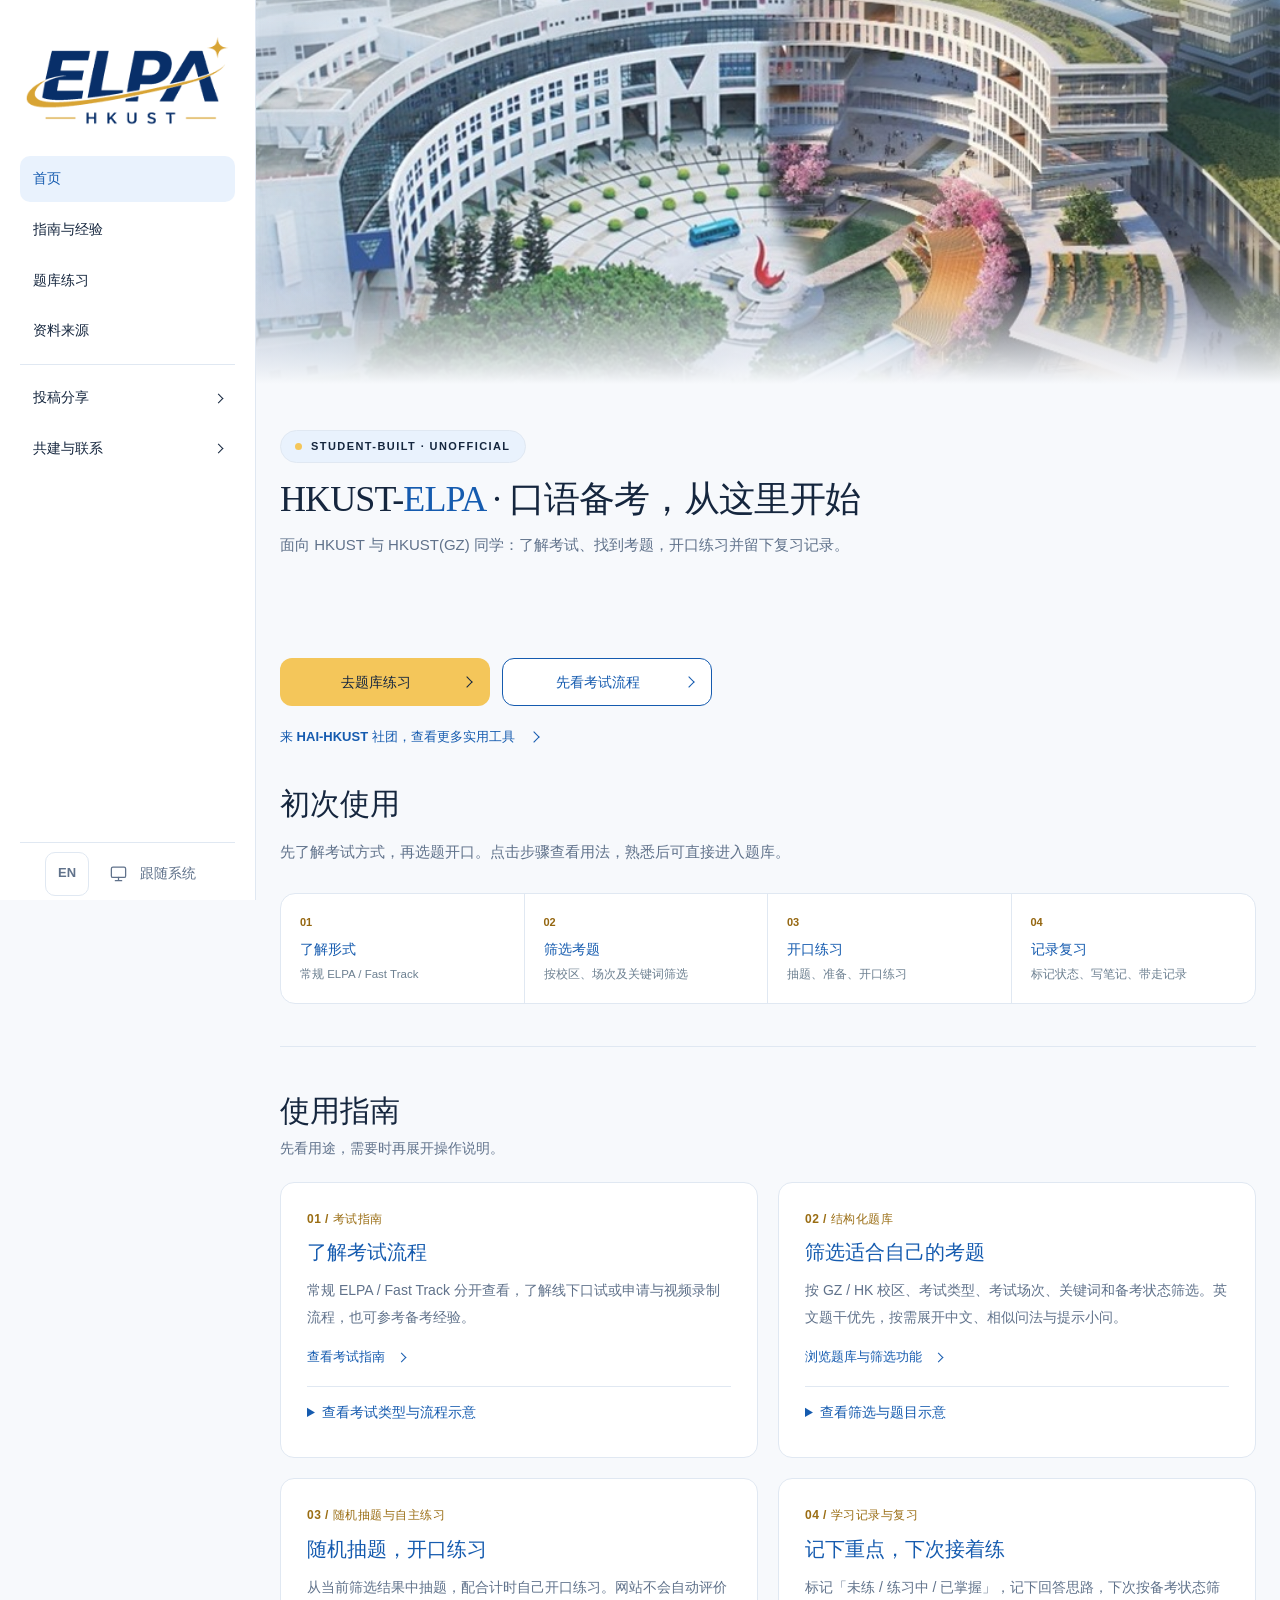
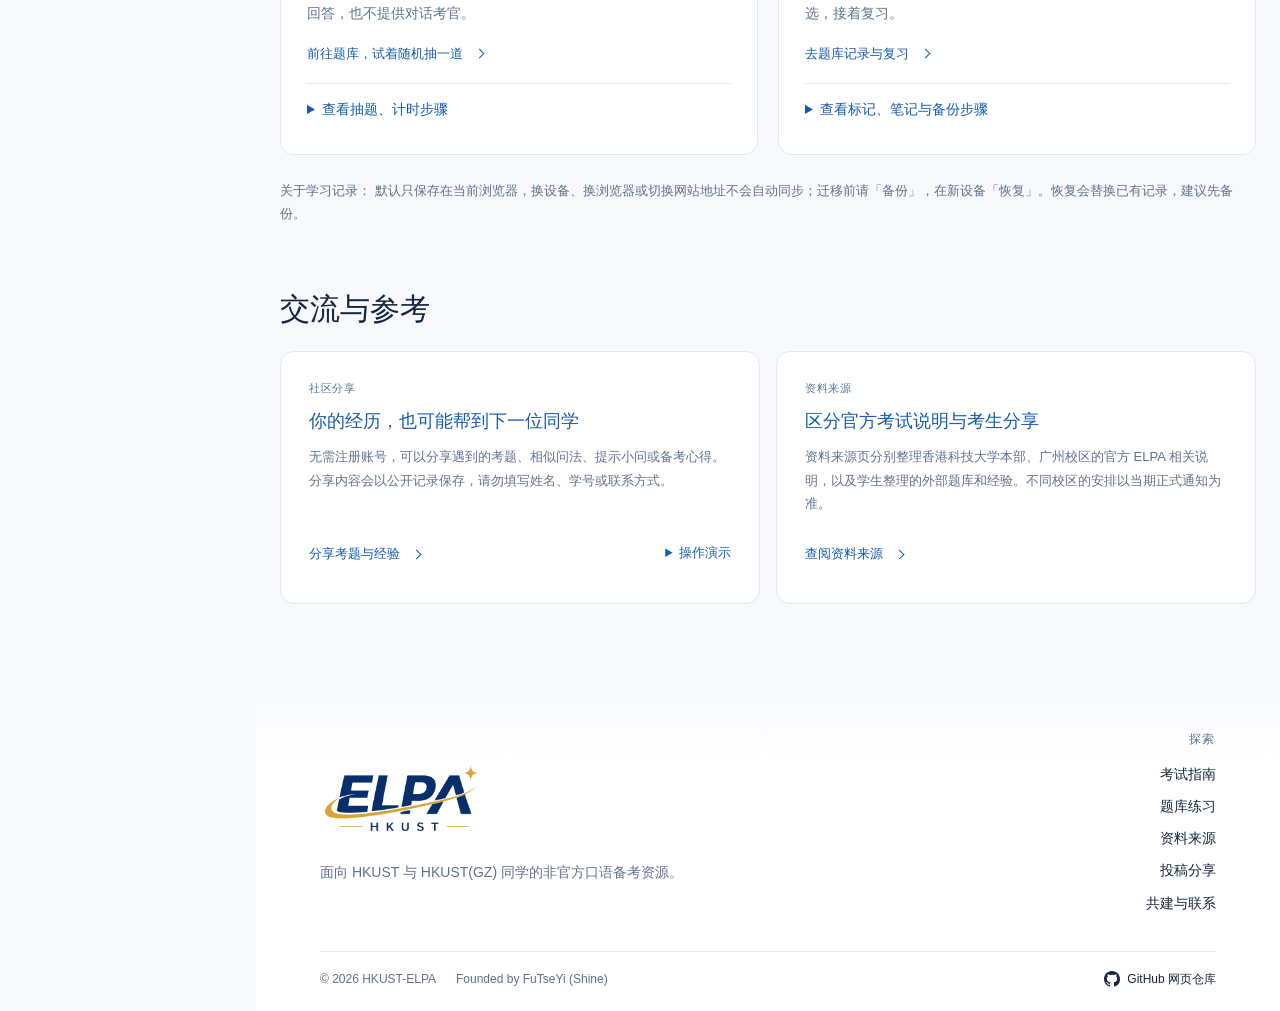
==== commit 7c15b390: "docs(test): align practice launch instructions and layout assertions with inline toolbar" ====
--- a/index.html
+++ b/index.html
@@ -119,7 +119,7 @@
           
           <ol class="elpa-home-instructions" aria-label="随机抽题练习步骤">
           <li><span class="elpa-home-instructions-num">1</span><div><strong>选好想练的题 </strong><p>先在题库选择考试类型、场次或练习状态，缩小这次练习的范围。</p></div></li>
-          <li><span class="elpa-home-instructions-num">2</span><div><strong>点击页面右下角的「练习」，再选「随机抽题」 </strong><p>网站会从当前筛选结果中抽出一道题。先看清题目，再决定怎么回答。</p></div></li>
+          <li><span class="elpa-home-instructions-num">2</span><div><strong>点击题库筛选栏的「练习」，再选「随机抽题」 </strong><p>网站会从当前筛选结果中抽出一道题。先看清题目，再决定怎么回答。</p></div></li>
           <li><span class="elpa-home-instructions-num">3</span><div><strong>抽到题后，点击「开始」计时 </strong><p>选择「模拟考试」时，先有 1 分钟准备，接着进入 2 分钟陈述；你需要自己开口回答。也可以使用单独倒计时或正向计时。</p></div></li>
         </ol>
         <p class="elpa-home-feature-note">小建议：尽量不看笔记先说完，再回看哪些地方卡住了。练习结束后，可以立即在题目下记笔记。</p>
@@ -129,7 +129,7 @@
         <div class="elpa-demo-top"><span>RANDOM QUESTION & TIMER</span><span>真实操作演示</span></div>
         <figure class="elpa-home-promo">
           <img src="./assets/images/web-practice.png" data-demo="./assets/demos/web-practice.gif" alt="随机抽题与计时演示：选择练习范围、随机抽题、开始计时并查看剩余时间" width="810" height="645" loading="lazy" decoding="async">
-          <figcaption><button class="elpa-home-demo-play" type="button" aria-pressed="false">播放演示</button><span>约 13 秒</span></figcaption>
+          <figcaption><button class="elpa-home-demo-play" type="button" aria-pressed="false">播放演示</button><span data-i18n-en="About 13 seconds">约 13 秒</span></figcaption>
         </figure>
       </div>
         </div>
@@ -164,7 +164,7 @@
         <div class="elpa-demo-top"><span>NOTES & PROGRESS</span><span>真实操作演示</span></div>
         <figure class="elpa-home-promo">
           <img src="./assets/images/web-notes.png" data-demo="./assets/demos/web-notes.gif" alt="笔记与练习状态演示：逐题记录思路、标记练习中，刷新后保留笔记" width="810" height="645" loading="lazy" decoding="async">
-          <figcaption><button class="elpa-home-demo-play" type="button" aria-pressed="false">播放演示</button><span>约 13 秒</span></figcaption>
+          <figcaption><button class="elpa-home-demo-play" type="button" aria-pressed="false">播放演示</button><span data-i18n-en="About 13 seconds">约 13 秒</span></figcaption>
         </figure>
       </div>
         </div>
@@ -187,7 +187,7 @@
           <summary>操作演示 </summary>
           <figure class="elpa-home-promo">
           <img src="./assets/images/web-share.png" data-demo="./assets/demos/web-share.gif" alt="分享演示：填写考题或备考经验，预览投稿；使用示例内容，没有发送真实投稿" width="810" height="645" loading="lazy" decoding="async">
-          <figcaption><button class="elpa-home-demo-play" type="button" aria-pressed="false">播放演示</button><span>约 13 秒</span></figcaption>
+          <figcaption><button class="elpa-home-demo-play" type="button" aria-pressed="false">播放演示</button><span data-i18n-en="About 13 seconds">约 13 秒</span></figcaption>
         </figure>
           <p class="elpa-home-feature-note">演示使用示例内容，展示至投稿预览。</p>
         </details>
@@ -231,7 +231,7 @@
           <li><h4>Step 4 · 提问与回答 <span>Part 3 · Interaction</span></h4><p>认真听同组考生的陈述，按考官安排<strong>提问或回答问题</strong>。提问围绕对方的具体内容；回答时先回应问题，再简要解释观点。</p></li>
           <li><h4>Step 5 · 结束离场</h4><p>全部考生完成陈述和互动后，按考官指引结束并离场。流程可记为：<strong>核对身份 → 抽题准备 → 个人陈述 → 提问回答 → 离场</strong>。</p></li>
         </ol>
-        <a class="elpa-guide-practice" href="./practice.html?campus=nansha&amp;track=regular#sec-bankD">练习常规 ELPA 题库 </a>
+        <a class="elpa-guide-practice" href="./practice.html?campus=gz&amp;track=regular#sec-bankD">练习常规 ELPA 题库 </a>
       </section>
       <section class="elpa-guide-panel" id="fastGuide" aria-labelledby="fastFlowTitle" hidden>
         <div class="elpa-guide-overview">
@@ -244,12 +244,16 @@
           <li><h4>Step 3 · 录制视频</h4><p>按照系统指定的话题准备英语回答，并依照页面说明<strong>录制和提交视频</strong>。</p></li>
           <li><h4>Step 4 · 查看申请结果</h4><p>查看审核结果；获批后免除线下 ELPA 口试，未获批则按要求参加常规 ELPA。</p></li>
         </ol>
-        <a class="elpa-guide-practice" href="./practice.html?campus=nansha&amp;track=fast-track#sec-bankD">练习 Fast Track 题库 </a>
+        <a class="elpa-guide-practice" href="./practice.html?campus=gz&amp;track=fast-track#sec-bankD">练习 Fast Track 题库 </a>
       </section>
     </section>
     <section class="elpa-advice-section" id="sec-advice" hidden aria-labelledby="adviceTitle">
       <h2 class="elpa-heading" id="adviceTitle">考试与备考经验 </h2>
       <p class="elpa-desc">从考前准备到现场交流，看看同学们的经验。<a id="guideAdviceShare" href="./submit.html?kind=advice&amp;track=regular">分享你的经验 </a></p>
+      <div class="elpa-guide-switch" role="group" aria-label="备考经验校区">
+        <button type="button" class="active" id="guideCampusGz" aria-pressed="true" data-i18n-en="Guangzhou Campus">广州校区</button>
+        <button type="button" id="guideCampusHk" aria-pressed="false" data-i18n-en="Hong Kong Campus">香港校区</button>
+      </div>
       <div id="guideAdviceFilters" class="elpa-advice-filters" hidden>
         <label for="advicePhaseFilter">备考阶段 <select id="advicePhaseFilter"><option value="" data-i18n-en="All Stages">全部阶段</option></select></label>
         <label for="adviceTagFilter">经验主题 <select id="adviceTagFilter"><option value="" data-i18n-en="All Topics">全部主题</option></select></label>
--- a/assets/css/site.css
+++ b/assets/css/site.css
@@ -1,4 +1,4 @@
-:root { --site-navy:#155baf; --site-blue:#155baf; --site-gold:#f4c65a; --site-ink:#172940; --site-muted:#64748b; --site-line:#dbe5f0; --site-bg:#f5f8fc; }
+:root { --site-navy:var(--accent); --site-blue:var(--accent); --site-gold:#f4c65a; --site-ink:var(--text); --site-muted:var(--muted); --site-line:var(--line); --site-bg:var(--bg); }
 * { box-sizing:border-box; }
 html { scroll-behavior:smooth; scroll-padding-top:90px; }
 body { margin:0; }
@@ -18,7 +18,7 @@
 .elpa-nav-links a:hover, .elpa-nav-links a.active { color:var(--site-navy); border-bottom-color:var(--site-gold); background:rgba(14,69,123,.035); }
 .elpa-nav-links a.active { background:transparent; }
 .elpa-nav-github { padding:9px 13px; border:1px solid #cedde9; border-radius:999px; text-decoration:none; color:var(--site-navy); font-size:12px; font-weight:700; white-space:nowrap; }
-.elpa-nav-github:hover { background:#eaf2fa; }
+.elpa-nav-github:hover { background:var(--soft); }
 .elpa-body { background:var(--site-bg); color:var(--site-ink); font-family:-apple-system,BlinkMacSystemFont,"Segoe UI",Arial,"PingFang SC","Microsoft YaHei",sans-serif; line-height:1.7; }
 .elpa-body a { color:var(--site-blue); }
 /* English companions are visible alongside the Chinese interface. */
@@ -37,9 +37,9 @@
 .elpa-eyebrow::before {content:""; height:7px; width:7px; border-radius:50%; background:var(--site-gold);}
 .elpa-actions {display:flex; flex-wrap:wrap; gap:12px; margin-top:30px;}
 .elpa-button {display:inline-flex; align-items:center; justify-content:center; gap:11px; min-height:44px; border-radius:999px; padding:10px 21px; text-decoration:none; font-weight:750; font-size:13px; transition:.2s;}
-.elpa-button.primary {background:var(--site-gold); color:#183049;}
+.elpa-button.primary {background:var(--site-gold); color:var(--text);}
 .elpa-button.primary:hover {background:#ffdb84; transform:translateY(-2px);}
-.elpa-button.light {color:#fff; border:1px solid rgba(255,255,255,.6); background:rgba(255,255,255,.1);}
+.elpa-button.light {color:var(--surface); border:1px solid rgba(255,255,255,.6); background:rgba(255,255,255,.1);}
 .elpa-button.light:hover {background:rgba(255,255,255,.2);}
 .elpa-main {max-width:1180px; margin:0 auto; padding:46px 24px 72px;}
 .elpa-kicker {font-size:12px; color:#9b6a09; text-transform:uppercase; letter-spacing:.12em; font-weight:800;}
@@ -49,11 +49,11 @@
 .elpa-home-main{padding-top:54px;padding-bottom:78px}
 .elpa-home-overview{padding-bottom:42px;border-bottom:1px solid var(--site-line)}
 .elpa-home-overview .elpa-heading{max-width:850px;margin:11px 0 14px}
-.elpa-home-lead{max-width:850px;margin:0;font-size:15px;line-height:1.95;color:#53677b}
-.elpa-home-journey{list-style:none;display:grid;grid-template-columns:repeat(4,minmax(0,1fr));margin:27px 0 0;padding:0;border:1px solid var(--site-line);border-radius:15px;overflow:hidden;background:#fff}
+.elpa-home-lead{max-width:850px;margin:0;font-size:15px;line-height:1.95;color:var(--muted)}
+.elpa-home-journey{list-style:none;display:grid;grid-template-columns:repeat(4,minmax(0,1fr));margin:27px 0 0;padding:0;border:1px solid var(--site-line);border-radius:15px;overflow:hidden;background:var(--surface)}
 .elpa-home-journey li{min-width:0;border-right:1px solid var(--site-line)}
 .elpa-home-journey a{display:flex;flex-direction:column;height:100%;padding:19px;text-decoration:none}
-.elpa-home-journey a:hover{background:#eef4fa}
+.elpa-home-journey a:hover{background:var(--soft)}
 .elpa-home-journey li:last-child{border-right:0}
 .elpa-home-journey a>span{color:#956711;font-size:11px;font-weight:850}
 .elpa-home-journey strong{margin-top:6px;color:var(--site-navy);font-size:14px}
@@ -62,25 +62,25 @@
 .elpa-home-features>.elpa-home-section-head,.elpa-home-storage-note{grid-column:1/-1}
 .elpa-home-section-head{max-width:850px}
 .elpa-home-section-head .elpa-desc{max-width:800px;margin-bottom:0;line-height:1.85}
-.elpa-home-feature{display:grid;grid-template-rows:1fr auto;min-width:0;padding:26px;border:1px solid var(--site-line);border-radius:14px;background:#fff;scroll-margin-top:16px}
+.elpa-home-feature{display:grid;grid-template-rows:1fr auto;min-width:0;padding:26px;border:1px solid var(--site-line);border-radius:14px;background:var(--surface);scroll-margin-top:16px}
 .elpa-home-feature-copy{min-width:0;display:flex;flex-direction:column}
 .elpa-home-feature-index{display:block;color:#9a6d13;font-size:12px;font-weight:800;letter-spacing:.04em}
 .elpa-home-feature-copy h3{margin:8px 0 10px;color:var(--site-navy);font-size:20px;line-height:1.5}
-.elpa-home-feature-copy>p:not(.elpa-home-feature-note){margin:0;color:#506477;font-size:14px;line-height:1.9}
+.elpa-home-feature-copy>p:not(.elpa-home-feature-note){margin:0;color:var(--muted);font-size:14px;line-height:1.9}
 .elpa-home-feature-details{display:grid;gap:9px;margin-top:18px}
 .elpa-home-feature-details p{margin:0;padding-left:13px;border-left:2px solid #cbdeed;color:#5c6f80;font-size:13px;line-height:1.75}
 .elpa-home-feature-details strong{color:#284e71}
 .elpa-home-instructions{display:grid;gap:13px;margin:19px 0 0;padding:0;list-style:none;counter-reset:none}
 .elpa-home-instructions li{display:flex;align-items:flex-start;gap:12px}
-.elpa-home-instructions-num{display:grid;place-items:center;flex:0 0 24px;height:24px;margin-top:2px;border:1px solid #cbdbe9;border-radius:7px;background:#f5f9fc;color:#235980;font-size:11px;font-weight:800}
+.elpa-home-instructions-num{display:grid;place-items:center;flex:0 0 24px;height:24px;margin-top:2px;border:1px solid #cbdbe9;border-radius:7px;background:var(--bg);color:#235980;font-size:11px;font-weight:800}
 .elpa-home-instructions li>div{min-width:0}
 .elpa-home-instructions strong{display:block;color:#274b6b;font-size:14px;line-height:1.6}
-.elpa-home-instructions p{margin:3px 0 0;color:#5b6f82;font-size:14px;line-height:1.75}
-.elpa-home-backup-guide{margin-top:21px;padding:17px 18px;border:1px solid #dce7f0;border-radius:11px;background:#f8fafc}
+.elpa-home-instructions p{margin:3px 0 0;color:var(--muted);font-size:14px;line-height:1.75}
+.elpa-home-backup-guide{margin-top:21px;padding:17px 18px;border:1px solid #dce7f0;border-radius:11px;background:var(--bg)}
 .elpa-home-backup-guide h4{margin:0 0 7px;color:var(--site-navy);font-size:14px;line-height:1.5}
 .elpa-home-backup-guide p{margin:0;color:#4f6476;font-size:14px;line-height:1.8}
-.elpa-home-backup-guide small{display:block;margin-top:10px;color:#5b6f82;font-size:12.5px;line-height:1.65}
-.elpa-home-feature-note{margin:17px 0 0;padding:11px 13px;border-radius:8px;background:#eef4fa;color:#546e85;font-size:12px;line-height:1.75}
+.elpa-home-backup-guide small{display:block;margin-top:10px;color:var(--muted);font-size:12.5px;line-height:1.65}
+.elpa-home-feature-note{margin:17px 0 0;padding:11px 13px;border-radius:8px;background:var(--soft);color:#546e85;font-size:12px;line-height:1.75}
 .elpa-home-feature-link,.elpa-home-more-card>a{display:inline-flex;gap:7px;align-items:center;margin-top:19px;color:var(--site-blue)!important;font-size:13px;font-weight:800;text-decoration:none;text-underline-offset:4px}
 .elpa-home-feature-link:hover,.elpa-home-more-card>a:hover{text-decoration:underline}
 .elpa-home-feature-link{min-height:44px;margin-top:auto;padding-top:10px;align-self:flex-start}
@@ -91,27 +91,27 @@
 .elpa-home-promo{margin:0;min-width:0}
 .elpa-home-promo img{display:block;width:100%;height:auto;border-radius:8px}
 .elpa-home-promo figcaption{display:flex;align-items:center;justify-content:space-between;gap:12px;margin-top:12px;color:#62768a;font-size:12px}
-.elpa-home-demo-play{min-height:44px;padding:9px 12px;border:1px solid var(--site-line);border-radius:8px;background:#fff;color:var(--site-blue);font:inherit;font-weight:650;cursor:pointer}
-.elpa-home-demo-play:hover{background:#eef4fa}
+.elpa-home-demo-play{min-height:44px;padding:9px 12px;border:1px solid var(--site-line);border-radius:8px;background:var(--surface);color:var(--site-blue);font:inherit;font-weight:650;cursor:pointer}
+.elpa-home-demo-play:hover{background:var(--soft)}
 .elpa-home-demo-play:focus-visible{outline:3px solid #e5a921;outline-offset:3px}
 .elpa-home-share-help{grid-column:2;grid-row:4;align-self:end;margin-top:17px}
 .elpa-home-share-help summary{padding:10px 0;min-height:44px;white-space:nowrap;color:var(--site-blue);font-size:13px;font-weight:650;cursor:pointer}
 .elpa-home-share-help summary:focus-visible{outline:3px solid #e5a921;outline-offset:3px}
-.elpa-home-help-content{padding-top:14px;color:#506477;font-size:14px;line-height:1.85}
+.elpa-home-help-content{padding-top:14px;color:var(--muted);font-size:14px;line-height:1.85}
 .elpa-home-help-text>p{margin:0 0 12px}
-.elpa-home-help-content .elpa-home-demo{margin-top:20px;box-shadow:none;background:#f8fafc}
-.elpa-home-storage-note{margin:0;color:#53677b;font-size:13px;line-height:1.8;padding:4px 0}
-.elpa-home-demo{min-width:0;padding:23px;border:1px solid #d9e4ef;border-radius:16px;background:#fff;box-shadow:0 12px 28px rgba(23,57,87,.035)}
+.elpa-home-help-content .elpa-home-demo{margin-top:20px;box-shadow:none;background:var(--bg)}
+.elpa-home-storage-note{margin:0;color:var(--muted);font-size:13px;line-height:1.8;padding:4px 0}
+.elpa-home-demo{min-width:0;padding:23px;border:1px solid var(--line);border-radius:16px;background:var(--surface);box-shadow:0 12px 28px rgba(23,57,87,.035)}
 .elpa-demo-top{display:flex;justify-content:space-between;align-items:center;gap:10px;margin-bottom:18px;color:#72869b;font-size:10px;font-weight:750;letter-spacing:.055em}
 .elpa-demo-top span:last-child{font-weight:500;letter-spacing:0}
 .elpa-demo-tabs,.elpa-demo-filters{display:flex;flex-wrap:wrap;gap:7px;margin-bottom:15px}
-.elpa-demo-tabs span,.elpa-demo-filters span{display:inline-flex;align-items:center;justify-content:center;padding:6px 10px;border:1px solid #dce6f0;border-radius:8px;background:#f8fafc;color:#607489;font-size:11px;line-height:1.4}
-.elpa-demo-tabs .is-active{background:#eaf3fa;border-color:#bad3e6;color:#175889;font-weight:800}
+.elpa-demo-tabs span,.elpa-demo-filters span{display:inline-flex;align-items:center;justify-content:center;padding:6px 10px;border:1px solid #dce6f0;border-radius:8px;background:var(--bg);color:#607489;font-size:11px;line-height:1.4}
+.elpa-demo-tabs .is-active{background:#eaf3fa;border-color:#bad3e6;color:var(--accent);font-weight:800}
 .elpa-demo-flow{display:grid;gap:9px}
 .elpa-demo-flow>div{display:flex;gap:11px;align-items:center;padding:12px 13px;border:1px solid #e5edf3;border-radius:9px;background:#f9fbfd;color:#3d5870;font-size:12.5px}
 .elpa-demo-flow b{color:#9b6b15;font-size:11px}
 .elpa-demo-caption{margin-top:15px;text-align:center;color:#8a9bad;font-size:10.5px}
-.elpa-demo-search{display:flex;align-items:center;gap:9px;min-height:39px;padding:7px 12px;border:1px solid #d9e4ef;border-radius:9px;color:#8194a6;font-size:12px}
+.elpa-demo-search{display:flex;align-items:center;gap:9px;min-height:39px;padding:7px 12px;border:1px solid var(--line);border-radius:9px;color:#8194a6;font-size:12px}
 .elpa-demo-search-icon{font-size:21px;line-height:1}
 .elpa-demo-filters{margin:10px 0 14px}
 .elpa-demo-filters span{background:white}
@@ -122,11 +122,11 @@
 .elpa-demo-question div span{padding:5px 8px;border-radius:6px;background:#e7f1f9;color:#47718f;font-size:10.5px}
 .elpa-home-more{padding-top:52px}
 .elpa-home-more-grid{display:grid;align-items:stretch;grid-template-columns:repeat(2,minmax(0,1fr));gap:16px;margin-top:23px}
-.elpa-home-more-card{display:grid;grid-template-columns:minmax(0,1fr) auto;grid-template-rows:auto auto 1fr auto;column-gap:12px;min-width:0;padding:27px 28px;border:1px solid var(--site-line);border-radius:14px;background:#fff;scroll-margin-top:16px}
+.elpa-home-more-card{display:grid;grid-template-columns:minmax(0,1fr) auto;grid-template-rows:auto auto 1fr auto;column-gap:12px;min-width:0;padding:27px 28px;border:1px solid var(--site-line);border-radius:14px;background:var(--surface);scroll-margin-top:16px}
 .elpa-home-more-card>:is(.elpa-home-more-tag,h3,p){grid-column:1/-1}
 .elpa-home-more-tag{font-size:11px;font-weight:800;letter-spacing:.055em;color:#567998}
 .elpa-home-more-card h3{margin:10px 0;color:var(--site-navy);font-size:18px;line-height:1.5}
-.elpa-home-more-card p{margin:0;color:#5b6f82;font-size:13px;line-height:1.8}
+.elpa-home-more-card p{margin:0;color:var(--muted);font-size:13px;line-height:1.8}
 .elpa-home-more-card>a{grid-column:1;align-self:end;min-height:44px;margin-top:17px}
 .elpa-home-share-help[open]{grid-column:1/-1;grid-row:5;max-width:600px;width:100%;justify-self:center}
 @media(min-width:701px){
@@ -163,7 +163,7 @@
  .elpa-home-more-card{padding:21px 20px}
 }
 @media(max-width:360px){.elpa-home-journey strong{font-size:12.5px}.elpa-home-journey small{font-size:10.5px}.elpa-demo-tabs span{padding:5px 7px}.elpa-home-demo{padding:15px}}
-.elpa-subhero{display:flex;align-items:center;min-height:272px;padding:36px 24px;background:linear-gradient(100deg,#062a50,#07538c);color:#fff}
+.elpa-subhero{display:flex;align-items:center;min-height:272px;padding:36px 24px;background:linear-gradient(100deg,#062a50,#07538c);color:var(--surface)}
 .elpa-home .elpa-subhero{background:linear-gradient(95deg,rgba(0,28,58,.92),rgba(0,49,91,.8) 45%,rgba(0,47,88,.5)),url('../images/two-campuses.jpg') center 58%/cover no-repeat}
 .elpa-subhero-inner{width:100%;max-width:1132px;margin:0 auto}
 .elpa-subhero h1{font-size:36px;line-height:1.25;font-weight:800;letter-spacing:-.025em;margin:14px 0 10px}
@@ -175,9 +175,9 @@
 .elpa-home-tools{display:inline-flex;align-items:center;gap:12px;max-width:100%;margin-top:16px;padding:4px 0;font-size:13px;font-weight:600;text-decoration:none}
 .elpa-home-tools small{display:block;margin-top:4px;font-size:11px;font-weight:500;line-height:1.3}
 .elpa-flow {display:grid; gap:14px; margin-top:20px;}
-.elpa-flow-step {padding:22px 25px; background:#fff; border:1px solid var(--site-line); border-left:4px solid var(--site-blue); border-radius:12px;}
+.elpa-flow-step {padding:22px 25px; background:var(--surface); border:1px solid var(--site-line); border-left:4px solid var(--site-blue); border-radius:12px;}
 .elpa-flow-step h3 {margin:0 0 8px; color:var(--site-navy); font-size:16px;}
-.elpa-flow-step p {margin:0; color:#4c5c70; font-size:13.5px;}
+.elpa-flow-step p {margin:0; color:var(--muted); font-size:13.5px;}
 .elpa-guide-faq {margin-top:32px;}
 .elpa-guide-faq details {background:white; border:1px solid var(--site-line); border-radius:12px; margin:9px 0; padding:16px 20px;}
 .elpa-guide-faq summary {cursor:pointer; font-weight:700; color:var(--site-ink); font-size:14px;}
@@ -226,7 +226,7 @@
 .elpa-footer-inner{max-width:780px;margin:0 auto;display:flex;flex-direction:column;align-items:center}
 .elpa-footer p{margin:0}
 .elpa-footer-intro,.elpa-footer-identity{display:flex;flex-direction:column;align-items:center}
-.elpa-footer-slogan{color:#fff;font-size:clamp(15px,2.5vw,19px);line-height:1.4;font-weight:750}
+.elpa-footer-slogan{color:var(--surface);font-size:clamp(15px,2.5vw,19px);line-height:1.4;font-weight:750}
 .elpa-footer-motto{margin-top:4px!important;color:#d8e6f3;font-size:12.5px}
 .elpa-footer-actions{display:flex;justify-content:center;flex-wrap:wrap;gap:9px 27px;margin-top:14px}
 .elpa-footer a{color:#f4d17b;text-decoration:none;text-underline-offset:3px}
@@ -243,8 +243,8 @@
 @media(max-width:560px){.elpa-footer{padding:25px 16px 20px}.elpa-footer-slogan{font-size:clamp(14px,4vw,17px)}.elpa-footer-actions{gap:10px 21px}}
 /* Practice page controls are layered over its existing functional styles. */
 .bank-pagination {display:flex; align-items:center; justify-content:center; flex-wrap:wrap; gap:7px; margin:21px auto 34px; padding:7px; color:var(--site-muted);}
-.bank-pagination button {min-width:36px; min-height:36px; padding:6px 12px; background:#fff; border:1px solid #d6e2ed; border-radius:10px; color:var(--site-navy); font-size:13px; font-weight:700; cursor:pointer;}
-.bank-pagination button:hover:not(:disabled) {background:#eaf2fa; border-color:#a8cae8;}
+.bank-pagination button {min-width:36px; min-height:36px; padding:6px 12px; background:var(--surface); border:1px solid #d6e2ed; border-radius:10px; color:var(--site-navy); font-size:13px; font-weight:700; cursor:pointer;}
+.bank-pagination button:hover:not(:disabled) {background:var(--soft); border-color:#a8cae8;}
 .bank-pagination button[aria-current="page"] {background:var(--site-navy); border-color:var(--site-navy); color:white;}
 .bank-pagination button:disabled {opacity:.35; cursor:default;}
 .elpa-nav a:focus-visible,.bank-pagination button:focus-visible,.elpa-body a:focus-visible,.elpa-guide-faq summary:focus-visible {outline:3px solid #e5a921;outline-offset:3px;}
@@ -268,13 +268,13 @@
 
 /* Exam timeline carried over from shared student reports. */
 .guide-legacy-process .sec-head {display:flex;align-items:center;gap:12px;margin:18px 0;}
-.guide-legacy-process .sec-head h2 {font-size:21px;color:#155baf;margin:0;}
+.guide-legacy-process .sec-head h2 {font-size:21px;color:var(--accent);margin:0;}
 .guide-legacy-process .sec-head .tag {background:#fff6df;border:1px solid #f0d9a0;border-radius:99px;padding:2px 10px;font-size:11px;color:#876015;}
 .guide-legacy-process .timeline {display:grid;gap:14px;margin-top:18px;}
-.guide-legacy-process .step {background:#fff;border:1px solid #dbe5f0;border-left:4px solid #155baf;border-radius:12px;padding:21px 24px;}
-.guide-legacy-process .step h3 {font-size:15px;color:#155baf;margin:0 0 9px;}
-.guide-legacy-process .step p {font-size:13.5px;color:#4c5c70;line-height:1.85;margin:0;}
-.guide-legacy-process .step-tag {display:inline-block;font-size:11px;font-weight:700;border-radius:99px;background:#f0f6fb;color:#175889;padding:2px 10px;margin-left:6px;}
+.guide-legacy-process .step {background:var(--surface);border:1px solid var(--line);border-left:4px solid var(--accent);border-radius:12px;padding:21px 24px;}
+.guide-legacy-process .step h3 {font-size:15px;color:var(--accent);margin:0 0 9px;}
+.guide-legacy-process .step p {font-size:13.5px;color:var(--muted);line-height:1.85;margin:0;}
+.guide-legacy-process .step-tag {display:inline-block;font-size:11px;font-weight:700;border-radius:99px;background:#f0f6fb;color:var(--accent);padding:2px 10px;margin-left:6px;}
 .page-practice .bank-pagination[hidden] {display:none;}
 
 /* HKUST-ELPA original identity, accessible navigation and clear contribution action. */
@@ -282,18 +282,18 @@
 .elpa-brand-icon img {width:100%;height:100%;display:block;}
 .elpa-brand-name {letter-spacing:.01em;white-space:nowrap;}
 .elpa-nav-actions {margin-left:4px;display:flex;align-items:center;gap:10px;flex:none;}
- .elpa-nav-actions .elpa-nav-github {margin-left:0;min-height:38px;border:1px solid #d8e2ec;border-radius:10px;box-shadow:none;background:#fff;padding:7px 10px;gap:6px;display:inline-flex;align-items:center;justify-content:center;flex:none;text-decoration:none;color:var(--site-navy);}
+ .elpa-nav-actions .elpa-nav-github {margin-left:0;min-height:38px;border:1px solid var(--line);border-radius:10px;box-shadow:none;background:var(--surface);padding:7px 10px;gap:6px;display:inline-flex;align-items:center;justify-content:center;flex:none;text-decoration:none;color:var(--site-navy);}
 .elpa-nav-github img {width:20px;height:20px;display:block;}
 .elpa-nav-github:hover {border-color:#d6b354;background:#fff9eb;}
 .elpa-star-icon{color:#a87510;flex:none;transform-origin:center;animation:elpa-star-breathe 2.4s ease-in-out infinite}
 @keyframes elpa-star-breathe{0%,100%{transform:scale(.95);opacity:.6;fill:transparent;filter:drop-shadow(0 0 0 transparent)}50%{transform:scale(1.35);opacity:1;fill:var(--site-gold);filter:drop-shadow(0 0 4px rgba(244,198,90,.85))}}
 .elpa-nav-github:hover .elpa-star-icon,.elpa-nav-github:focus-visible .elpa-star-icon{animation:none;transform:scale(1.12);opacity:1;fill:var(--site-gold)}
 @media(prefers-reduced-motion:reduce){.elpa-star-icon{animation:none;transform:none!important;opacity:1}}
-.elpa-nav-github .elpa-star-count{width:auto;height:20px;padding-left:5px;border-left:1px solid #d8e2ec}
+.elpa-nav-github .elpa-star-count{width:auto;height:20px;padding-left:5px;border-left:1px solid var(--line)}
 .elpa-star-count[hidden]{display:none}
-.elpa-nav-submit {display:inline-flex;align-items:center;justify-content:center;min-height:43px;white-space:nowrap;gap:5px;padding:9px 17px;border-radius:12px;background:var(--site-gold);color:#18344e!important;border:1px solid #ecc151;text-decoration:none;font-size:13px;font-weight:800;box-shadow:0 4px 14px rgba(190,136,24,.16);transition:transform .16s ease,box-shadow .16s ease,background .16s ease;}
+.elpa-nav-submit {display:inline-flex;align-items:center;justify-content:center;min-height:43px;white-space:nowrap;gap:5px;padding:9px 17px;border-radius:12px;background:var(--site-gold);color:var(--text)!important;border:1px solid #ecc151;text-decoration:none;font-size:13px;font-weight:800;box-shadow:0 4px 14px rgba(190,136,24,.16);transition:transform .16s ease,box-shadow .16s ease,background .16s ease;}
 .elpa-nav-submit:hover,.elpa-nav-submit[aria-current="page"] {background:#ffd779;box-shadow:0 6px 18px rgba(190,136,24,.22);transform:translateY(-1px);}
-.elpa-nav-submit:focus-visible {outline:3px solid #155baf;outline-offset:3px;}
+.elpa-nav-submit:focus-visible {outline:3px solid var(--accent);outline-offset:3px;}
 @media (max-width:1100px) {
  .elpa-nav-inner {gap:13px;}
  .elpa-nav-links a {padding-left:11px;padding-right:11px;}
@@ -324,7 +324,7 @@
 
 /* Reviewed question session chips and translations: remain hidden until explicitly requested. */
 .translation[hidden],.subq-cn.translation[hidden],.elpa-advice-empty[hidden] {display:none!important;}
-.translation-toggle {display:inline-flex;align-items:center;justify-content:center;min-height:30px;margin:8px 0 2px;padding:5px 11px;border:1px solid #cbddee;border-radius:8px;background:#f5f9fe;color:#175889;font:inherit;font-size:12px;font-weight:700;cursor:pointer;}
+.translation-toggle {display:inline-flex;align-items:center;justify-content:center;min-height:30px;margin:8px 0 2px;padding:5px 11px;border:1px solid #cbddee;border-radius:8px;background:#f5f9fe;color:var(--accent);font:inherit;font-size:12px;font-weight:700;cursor:pointer;}
 .translation-toggle:hover {background:#e9f2fc;border-color:#a7c6e5;}
 .translation-toggle:focus-visible {outline:3px solid #d6b354;outline-offset:2px;}
 .translation-toggle-sub {margin:7px 0 11px;}
@@ -334,7 +334,7 @@
 .elpa-advice-filters {display:flex;flex-wrap:wrap;gap:13px;margin:19px 0 17px;}
 .elpa-advice-filters[hidden] {display:none!important;}
 .elpa-advice-filters label {display:grid;gap:5px;color:#35516d;font-size:12.5px;font-weight:700;min-width:190px;}
-.elpa-advice-filters select {background:#fff;border:1px solid #c9d8e7;color:#23435f;border-radius:10px;padding:10px 12px;font:inherit;font-size:13px;min-height:42px;}
+.elpa-advice-filters select {background:var(--surface);border:1px solid var(--line);color:#23435f;border-radius:10px;padding:10px 12px;font:inherit;font-size:13px;min-height:42px;}
 .elpa-advice-filters select:focus-visible {outline:3px solid #d6b354;outline-offset:2px;}
 .elpa-advice-grid {display:grid;gap:14px;}
 .elpa-advice-card {padding:20px 23px;border:1px solid var(--site-line);border-radius:14px;background:white;box-shadow:0 6px 24px rgba(4,46,88,.04);}
@@ -343,7 +343,7 @@
 .elpa-advice-card h3 {font-size:17px;line-height:1.5;color:var(--site-navy);margin:0 0 9px;}
 .elpa-advice-content {white-space:pre-wrap;overflow-wrap:anywhere;margin:0;font-size:14px;line-height:1.86;color:#364c60;}
 .elpa-advice-source {display:inline-block;margin-top:13px;font-size:12px;text-decoration:none;font-weight:700;}
-.elpa-advice-empty {padding:20px;border:1px dashed #c9d8e7;background:#f6f9fd;border-radius:12px;color:#52667a;font-size:13px;}
+.elpa-advice-empty {padding:20px;border:1px dashed var(--line);background:#f6f9fd;border-radius:12px;color:#52667a;font-size:13px;}
 .elpa-advice-empty a {font-weight:700;}
 @media(max-width:650px){
   .elpa-advice-filters {display:grid;grid-template-columns:1fr;gap:10px;}
@@ -362,13 +362,13 @@
   font-size:14px;font-weight:750;line-height:1.35;letter-spacing:0;
   transition:background .16s ease,border-color .16s ease,transform .16s ease;
 }
-.elpa-cta-primary{background:var(--site-gold);color:#18344e!important;}
+.elpa-cta-primary{background:var(--site-gold);color:var(--text)!important;}
 .elpa-cta-primary:hover{background:#ffdc80;transform:translateY(-1px);}
-.elpa-cta-secondary{background:rgba(7,37,70,.2);border-color:rgba(255,255,255,.68);color:#fff!important;}
+.elpa-cta-secondary{background:rgba(7,37,70,.2);border-color:rgba(255,255,255,.68);color:var(--surface)!important;}
 .elpa-cta-secondary:hover{background:rgba(255,255,255,.16);transform:translateY(-1px);}
-.elpa-cta:focus-visible{outline:3px solid #fff;outline-offset:3px;}
-.elpa-home-start .elpa-cta-secondary{background:#fff;border-color:var(--site-blue);color:var(--site-blue)!important}
-.elpa-home-start .elpa-cta-secondary:hover{background:#eaf2fa}
+.elpa-cta:focus-visible{outline:3px solid var(--surface);outline-offset:3px;}
+.elpa-home-start .elpa-cta-secondary{background:var(--surface);border-color:var(--site-blue);color:var(--site-blue)!important}
+.elpa-home-start .elpa-cta-secondary:hover{background:var(--soft)}
 .elpa-home-start .elpa-cta:focus-visible{outline-color:var(--site-blue)}
 @media(max-width:650px){
   .elpa-actions{display:grid;grid-template-columns:repeat(2,minmax(0,1fr));gap:10px;margin-top:25px;width:100%;}
@@ -397,30 +397,30 @@
 .elpa-guide-main{max-width:970px}
 .elpa-guide-switch{display:grid;grid-template-columns:repeat(2,minmax(0,1fr));gap:6px;padding:5px;border:1px solid #dce6f1;border-radius:13px;background:#eaf1f8;margin:19px 0 21px}
 .elpa-guide-switch button{appearance:none;border:0;border-radius:9px;background:transparent;color:#476079;min-height:46px;min-width:0;padding:9px 12px;font:inherit;font-size:14px;font-weight:750;cursor:pointer}
-.elpa-guide-switch button.active{color:#083c69;background:#fff;box-shadow:0 2px 10px rgba(20,55,85,.09)}
+.elpa-guide-switch button.active{color:#083c69;background:var(--surface);box-shadow:0 2px 10px rgba(20,55,85,.09)}
 .elpa-guide-switch button:focus-visible{outline:3px solid #e5a921;outline-offset:2px}
-.elpa-guide-panel{border:1px solid var(--site-line);background:#fff;padding:26px 28px;border-radius:17px}
+.elpa-guide-panel{border:1px solid var(--site-line);background:var(--surface);padding:26px 28px;border-radius:17px}
 .elpa-guide-panel[hidden],.elpa-advice-section[hidden]{display:none!important}
 .elpa-guide-overview h3{margin:0;color:var(--site-navy);font-size:22px;line-height:1.4}
 .elpa-guide-overview p{margin:4px 0 0;color:#64748b;font-size:13px}
 .elpa-guide-steps{list-style:none;counter-reset:elpa-step;display:grid;gap:0;padding:0;margin:23px 0 11px}
 .elpa-guide-steps li{counter-increment:elpa-step;position:relative;padding:0 0 20px 45px;border-left:2px solid #e2ebf5;margin-left:14px}
 .elpa-guide-steps li:last-child{padding-bottom:4px;border-left-color:transparent}
-.elpa-guide-steps li::before{content:counter(elpa-step);position:absolute;left:-15px;top:0;display:grid;place-items:center;width:28px;height:28px;color:#fff;background:#155baf;border-radius:9px;font-size:12px;font-weight:800}
+.elpa-guide-steps li::before{content:counter(elpa-step);position:absolute;left:-15px;top:0;display:grid;place-items:center;width:28px;height:28px;color:var(--surface);background:var(--accent);border-radius:9px;font-size:12px;font-weight:800}
 .elpa-guide-steps strong{display:block;font-size:15px;line-height:1.5;color:var(--site-ink)}
 .elpa-guide-steps p{margin:4px 0 0;color:#536579;font-size:13.5px;line-height:1.7}
 .elpa-guide-steps-detailed{gap:12px;margin-top:20px}
-.elpa-guide-steps-detailed li,.elpa-guide-steps-detailed li:last-child{margin:0;padding:17px 20px 19px;border:1px solid #dbe5f0;border-left:4px solid #155baf;border-radius:12px;background:#fff}
+.elpa-guide-steps-detailed li,.elpa-guide-steps-detailed li:last-child{margin:0;padding:17px 20px 19px;border:1px solid var(--line);border-left:4px solid var(--accent);border-radius:12px;background:var(--surface)}
 .elpa-guide-steps-detailed li::before{display:none}
 .elpa-guide-steps-detailed h4{display:flex;align-items:center;flex-wrap:wrap;gap:6px 10px;margin:0;color:var(--site-navy);font-size:15px;line-height:1.5}
-.elpa-guide-steps-detailed h4 span{padding:3px 9px;border-radius:999px;background:#eef4fa;color:#315e86;font-size:11px;font-weight:700;white-space:nowrap}
+.elpa-guide-steps-detailed h4 span{padding:3px 9px;border-radius:999px;background:var(--soft);color:#315e86;font-size:11px;font-weight:700;white-space:nowrap}
 .elpa-guide-steps-detailed p{margin-top:10px;font-size:13.5px;line-height:1.75}
 .elpa-guide-steps-detailed p strong{display:inline;font-size:inherit;line-height:inherit;font-weight:750}
 .elpa-guide-faq{margin-top:23px}
 .elpa-guide-faq h4{margin:0 0 8px;font-size:14px;color:#274b6c}
 .elpa-guide-faq details{margin:7px 0;padding:13px 14px}
-.elpa-guide-practice{display:inline-flex;align-items:center;justify-content:center;gap:7px;border-radius:10px;margin-top:20px;min-height:44px;padding:10px 18px;background:var(--site-navy);color:#fff!important;text-decoration:none;font-weight:750;font-size:13.5px}
-.elpa-guide-practice:hover{background:#155baf}
+.elpa-guide-practice{display:inline-flex;align-items:center;justify-content:center;gap:7px;border-radius:10px;margin-top:20px;min-height:44px;padding:10px 18px;background:var(--site-navy);color:var(--surface)!important;text-decoration:none;font-weight:750;font-size:13.5px}
+.elpa-guide-practice:hover{background:var(--accent)}
 .elpa-guide-main .elpa-advice-section{margin-top:34px}
 .elpa-guide-main .elpa-advice-section .elpa-desc a{font-weight:700;white-space:nowrap}
 @media(max-width:640px){.elpa-guide-panel{padding:20px 16px}.elpa-guide-switch{margin-top:15px}.elpa-guide-steps li{padding-left:36px}.elpa-guide-steps-detailed li,.elpa-guide-steps-detailed li:last-child{padding:15px 16px}.elpa-guide-overview h3{font-size:20px}.elpa-guide-practice{display:flex;width:100%}}
@@ -428,7 +428,7 @@
 .elpa-cta small{display:block;margin-top:4px;font-size:11px;font-weight:500;line-height:1.3}
 .elpa-heading:has(>.elpa-en-sub),h3:has(>.elpa-en-sub){display:flex;flex-wrap:wrap;align-items:baseline;column-gap:8px;row-gap:2px}
 .elpa-heading>.elpa-en-sub,h3>.elpa-en-sub{display:inline-block;margin-top:0;white-space:nowrap}
-.elpa-guide-intro a{display:inline-block;padding:3px 0;color:#fff;text-decoration:underline;text-underline-offset:4px;text-decoration-color:rgba(255,255,255,.45);white-space:nowrap}
+.elpa-guide-intro a{display:inline-block;padding:3px 0;color:var(--surface);text-decoration:underline;text-underline-offset:4px;text-decoration-color:rgba(255,255,255,.45);white-space:nowrap}
 .elpa-guide-intro a:hover{color:var(--site-gold)}
 .elpa-guide-intro a span{font-size:.85em}
 .elpa-nav-submit>span:last-child{line-height:1.15}
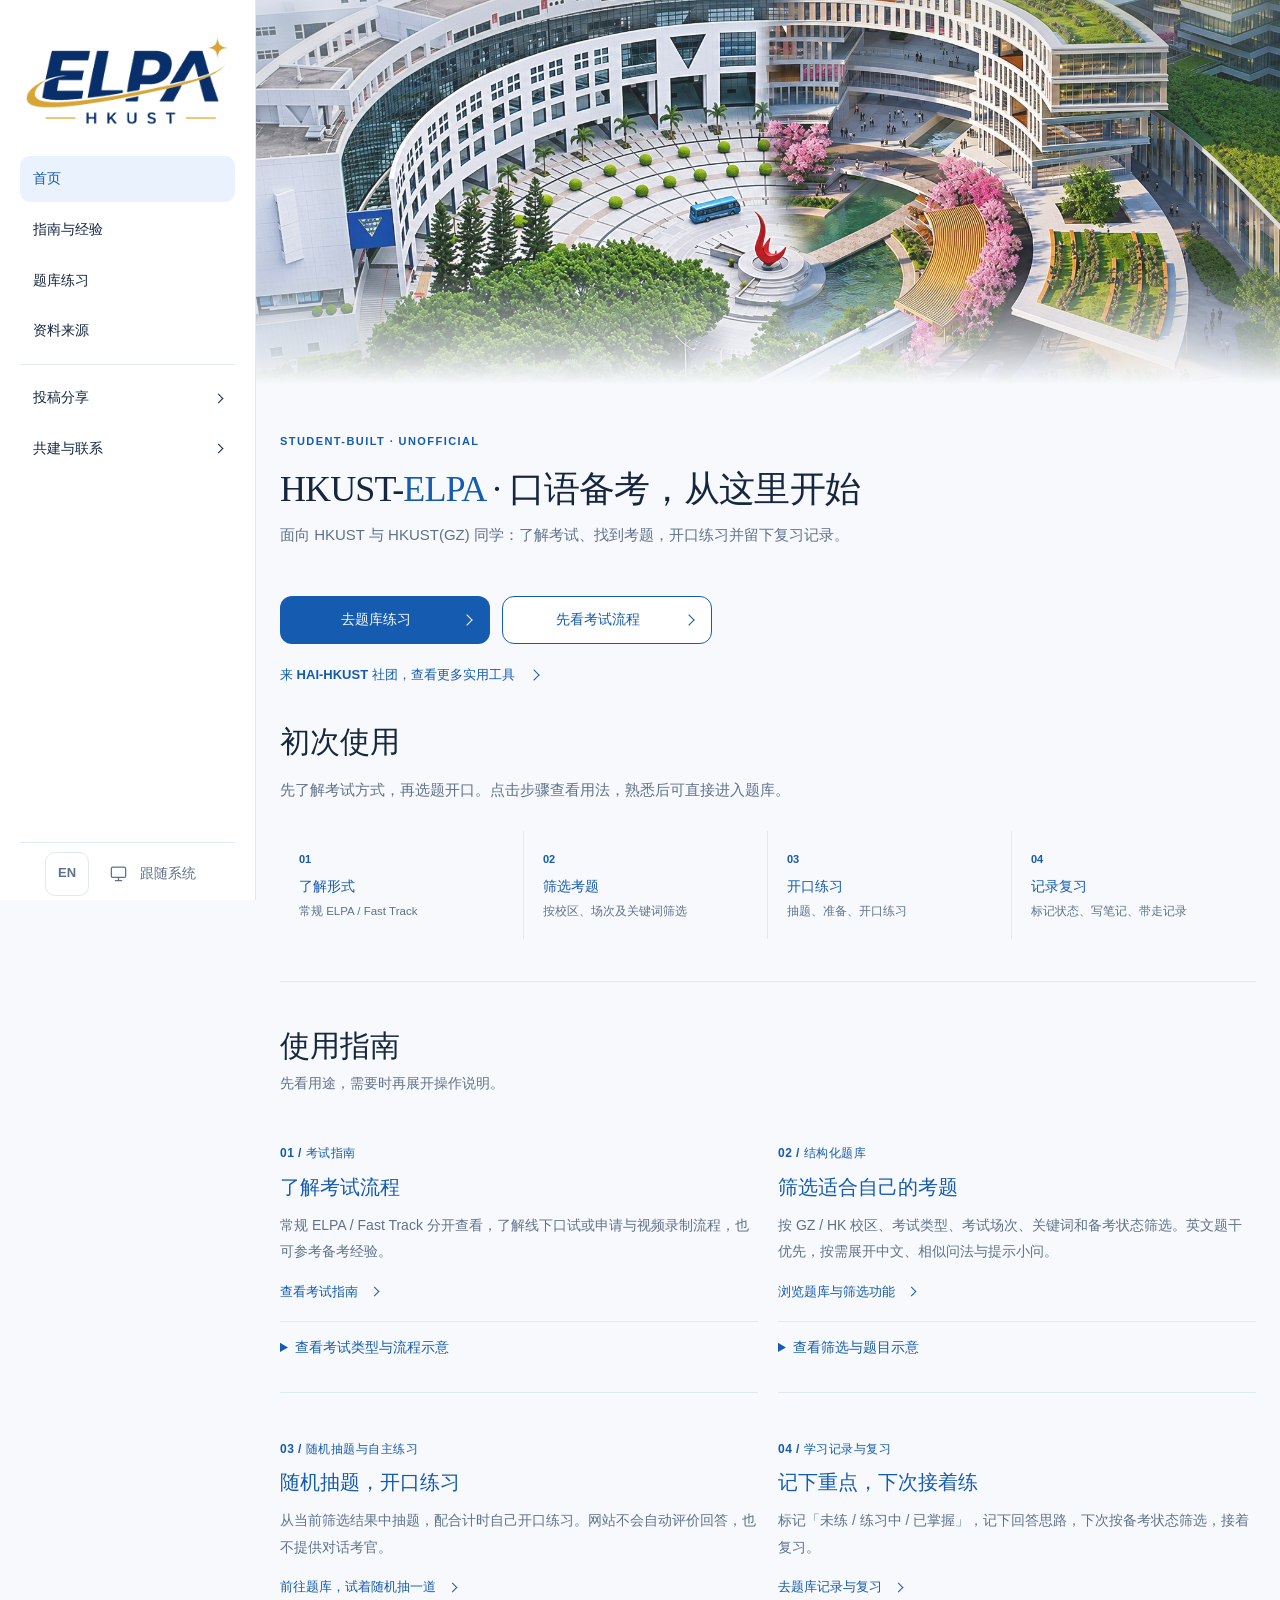
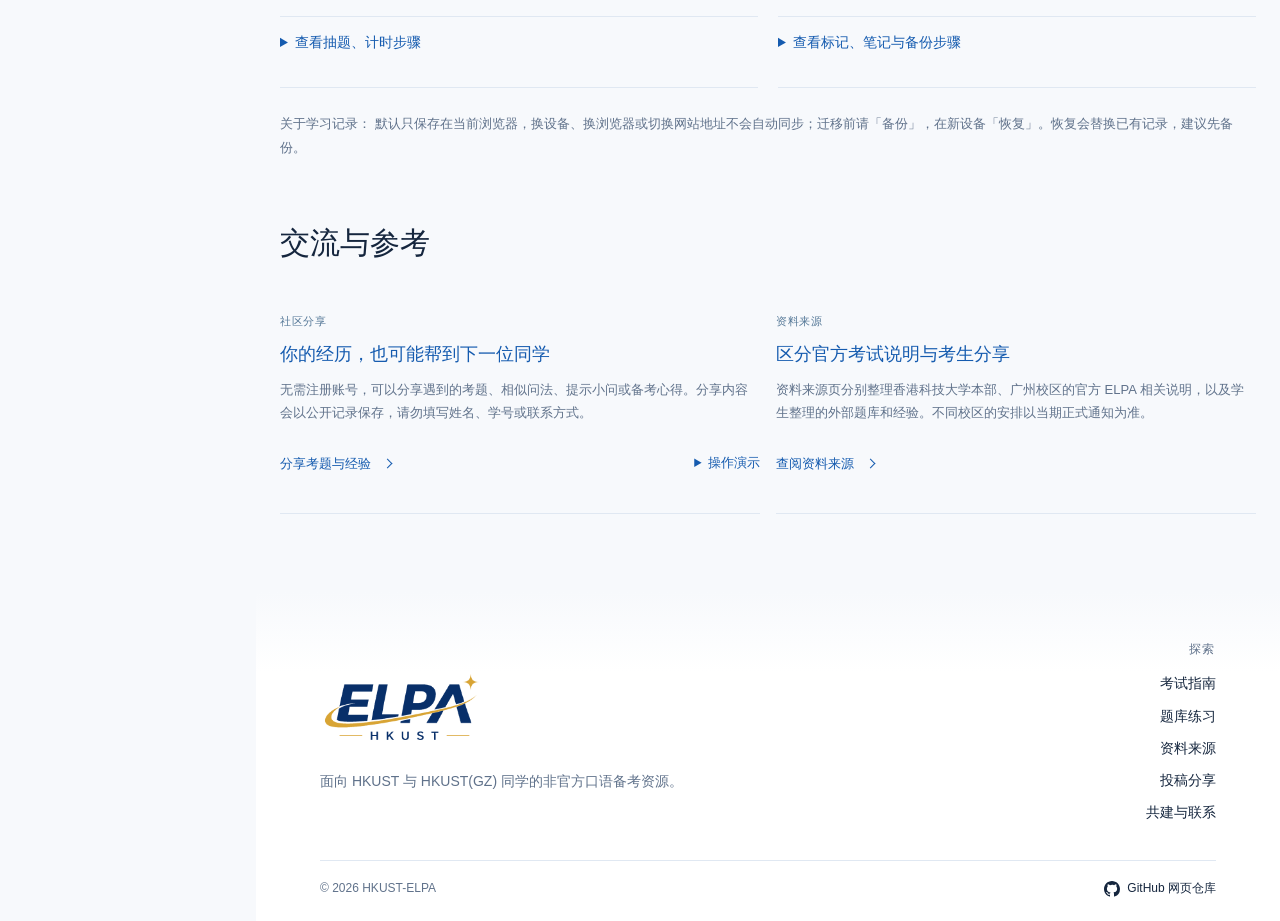
==== commit 7571d295: "Keep refresh scroll immediate and simplify shared footer" ====
--- a/index.html
+++ b/index.html
@@ -201,7 +201,7 @@
     </div>
   </section>
 </div></main>
-<footer class="elpa-footer" aria-label="网站页脚"><div class="footer-inner"><div class="footer-grid"><div class="footer-brand"><a class="footer-brand-link" href="./index.html"><img class="footer-logo" src="./assets/images/hkust-elpa.png" alt="HKUST-ELPA" width="512" height="512"></a><p>面向 HKUST 与 HKUST(GZ) 同学的非官方口语备考资源。</p></div><div><h2 class="footer-title">探索</h2><nav class="footer-links" aria-label="页脚导航"><a href="./guide.html">考试指南</a><a href="./practice.html">题库练习</a><a href="./sources.html">资料来源</a><a href="./submit.html">投稿分享</a><a href="./community.html">共建与联系</a></nav></div></div><div class="footer-bottom"><a class="footer-bottom-credit" href="./community.html"><span>© 2026 HKUST-ELPA</span><span>Founded by FuTseYi (Shine)</span></a><a class="footer-github" href="https://github.com/HKUST-ELPA/HKUST-ELPA-Site-Source" target="_blank" rel="noopener noreferrer"><svg viewBox="0 0 16 16" fill="currentColor" aria-hidden="true" focusable="false"><path d="M8 0C3.58 0 0 3.58 0 8c0 3.54 2.29 6.53 5.47 7.59.4.07.55-.17.55-.38 0-.19-.01-.82-.01-1.49-2.01.37-2.53-.49-2.69-.94-.09-.23-.48-.94-.82-1.13-.28-.15-.68-.52-.01-.53.63-.01 1.08.58 1.23.82.72 1.21 1.87.87 2.33.66.07-.52.28-.87.51-1.07-1.78-.2-3.64-.89-3.64-3.95 0-.87.31-1.59.82-2.15-.08-.2-.36-1.02.08-2.12 0 0 .67-.21 2.2.82a7.65 7.65 0 0 1 2-.27c.68 0 1.36.09 2 .27 1.53-1.04 2.2-.82 2.2-.82.44 1.1.16 1.92.08 2.12.51.56.82 1.27.82 2.15 0 3.07-1.87 3.75-3.65 3.95.29.25.54.73.54 1.48 0 1.07-.01 1.93-.01 2.2 0 .21.15.46.55.38A8.01 8.01 0 0 0 16 8c0-4.42-3.58-8-8-8"/></svg><span>GitHub 网页仓库</span></a></div></div></footer></div></div>
+<footer class="elpa-footer" aria-label="网站页脚"><div class="footer-inner"><div class="footer-grid"><div class="footer-brand"><a class="footer-brand-link" href="./index.html"><img class="footer-logo" src="./assets/images/hkust-elpa.png" alt="HKUST-ELPA" width="512" height="512"></a><p>面向 HKUST 与 HKUST(GZ) 同学的非官方口语备考资源。</p></div><div><h2 class="footer-title">探索</h2><nav class="footer-links" aria-label="页脚导航"><a href="./guide.html">考试指南</a><a href="./practice.html">题库练习</a><a href="./sources.html">资料来源</a><a href="./submit.html">投稿分享</a><a href="./community.html">共建与联系</a></nav></div></div><div class="footer-bottom"><a class="footer-copyright" href="./community.html">© 2026 HKUST-ELPA</a><a class="footer-github" href="https://github.com/HKUST-ELPA/HKUST-ELPA" target="_blank" rel="noopener noreferrer"><svg viewBox="0 0 16 16" fill="currentColor" aria-hidden="true" focusable="false"><path d="M8 0C3.58 0 0 3.58 0 8c0 3.54 2.29 6.53 5.47 7.59.4.07.55-.17.55-.38 0-.19-.01-.82-.01-1.49-2.01.37-2.53-.49-2.69-.94-.09-.23-.48-.94-.82-1.13-.28-.15-.68-.52-.01-.53.63-.01 1.08.58 1.23.82.72 1.21 1.87.87 2.33.66.07-.52.28-.87.51-1.07-1.78-.2-3.64-.89-3.64-3.95 0-.87.31-1.59.82-2.15-.08-.2-.36-1.02.08-2.12 0 0 .67-.21 2.2.82a7.65 7.65 0 0 1 2-.27c.68 0 1.36.09 2 .27 1.53-1.04 2.2-.82 2.2-.82.44 1.1.16 1.92.08 2.12.51.56.82 1.27.82 2.15 0 3.07-1.87 3.75-3.65 3.95.29.25.54.73.54 1.48 0 1.07-.01 1.93-.01 2.2 0 .21.15.46.55.38A8.01 8.01 0 0 0 16 8c0-4.42-3.58-8-8-8"/></svg><span>GitHub 网页仓库</span></a></div></div></footer></div></div>
 <template data-page="guide">
 <main id="main">
   <div class="elpa-subhero">
@@ -286,7 +286,7 @@
 <li><a href="https://share.note.youdao.com/ynoteshare/index.html?_time=1788671277918&amp;id=c753f55564beca3902cdaab5e1273c87&amp;type=note" target="_blank" rel="noopener noreferrer">ELPA 笔记分享 </a><span>有道云笔记</span></li>
 </ul>
 </section>
-<div class="elpa-callout"><strong>资料说明： </strong>本站为学生整理的备考资源，并非学校官方题库，也不保证实际考试题目或结果。校方考试与语言要求请以各校区的正式通知为准；外部资料的权益归原作者所有。若需补充、更正或处理署名问题，可通过 <a href="https://github.com/HKUST-ELPA/HKUST-ELPA-Site-Source/issues" target="_blank" rel="noopener noreferrer">GitHub Issues</a> 反馈。</div>
+<div class="elpa-callout"><strong>资料说明： </strong>本站为学生整理的备考资源，并非学校官方题库，也不保证实际考试题目或结果。校方考试与语言要求请以各校区的正式通知为准；外部资料的权益归原作者所有。若需补充、更正或处理署名问题，可通过 <a href="https://github.com/HKUST-ELPA/HKUST-ELPA/issues" target="_blank" rel="noopener noreferrer">GitHub Issues</a> 反馈。</div>
 </div></main>
 </template>
 <script src="./assets/js/index.js"></script>
--- a/assets/css/site.css
+++ b/assets/css/site.css
@@ -1,6 +1,6 @@
 :root { --site-navy:var(--accent); --site-blue:var(--accent); --site-gold:#f4c65a; --site-ink:var(--text); --site-muted:var(--muted); --site-line:var(--line); --site-bg:var(--bg); }
 * { box-sizing:border-box; }
-html { scroll-behavior:smooth; scroll-padding-top:90px; }
+html { scroll-behavior:auto; scroll-padding-top:90px; }
 body { margin:0; }
 .elpa-body { min-height:100vh; min-height:100svh; display:flex; flex-direction:column; }
 .elpa-body > #main { flex:1 0 auto; width:100%; }
@@ -41,46 +41,46 @@
 .elpa-button.primary:hover {background:#ffdb84; transform:translateY(-2px);}
 .elpa-button.light {color:var(--surface); border:1px solid rgba(255,255,255,.6); background:rgba(255,255,255,.1);}
 .elpa-button.light:hover {background:rgba(255,255,255,.2);}
-.elpa-main {max-width:1180px; margin:0 auto; padding:46px 24px 72px;}
-.elpa-kicker {font-size:12px; color:#9b6a09; text-transform:uppercase; letter-spacing:.12em; font-weight:800;}
+.elpa-main {max-width:1180px; margin:0 auto; padding:24px 24px 72px;}
+.elpa-kicker {font-size:12px; color:var(--accent); text-transform:uppercase; letter-spacing:.12em; font-weight:800;}
 .elpa-heading {margin:8px 0 6px; font-size:clamp(26px,3vw,36px); color:var(--site-navy); line-height:1.3;}
 .elpa-desc {color:var(--site-muted); max-width:770px; margin:0 0 27px; font-size:14px;}
 /* Homepage: quick orientation with optional, complete walkthroughs. */
-.elpa-home-main{padding-top:54px;padding-bottom:78px}
+.elpa-home-main{padding-top:24px;padding-bottom:78px}
 .elpa-home-overview{padding-bottom:42px;border-bottom:1px solid var(--site-line)}
 .elpa-home-overview .elpa-heading{max-width:850px;margin:11px 0 14px}
 .elpa-home-lead{max-width:850px;margin:0;font-size:15px;line-height:1.95;color:var(--muted)}
-.elpa-home-journey{list-style:none;display:grid;grid-template-columns:repeat(4,minmax(0,1fr));margin:27px 0 0;padding:0;border:1px solid var(--site-line);border-radius:15px;overflow:hidden;background:var(--surface)}
+.elpa-home-journey{list-style:none;display:grid;grid-template-columns:repeat(4,minmax(0,1fr));margin:27px 0 0;padding:0;border:0;border-radius:0;overflow:hidden;background:transparent}
 .elpa-home-journey li{min-width:0;border-right:1px solid var(--site-line)}
 .elpa-home-journey a{display:flex;flex-direction:column;height:100%;padding:19px;text-decoration:none}
 .elpa-home-journey a:hover{background:var(--soft)}
 .elpa-home-journey li:last-child{border-right:0}
-.elpa-home-journey a>span{color:#956711;font-size:11px;font-weight:850}
+.elpa-home-journey a>span{color:var(--accent);font-size:11px;font-weight:850}
 .elpa-home-journey strong{margin-top:6px;color:var(--site-navy);font-size:14px}
-.elpa-home-journey small{margin-top:4px;color:#6d8091;font-size:11.5px;line-height:1.55}
+.elpa-home-journey small{margin-top:4px;color:var(--muted);font-size:11.5px;line-height:1.55}
 .elpa-home-features{display:grid;grid-template-columns:repeat(2,minmax(0,1fr));align-items:stretch;gap:20px;padding-top:36px}
 .elpa-home-features>.elpa-home-section-head,.elpa-home-storage-note{grid-column:1/-1}
 .elpa-home-section-head{max-width:850px}
 .elpa-home-section-head .elpa-desc{max-width:800px;margin-bottom:0;line-height:1.85}
-.elpa-home-feature{display:grid;grid-template-rows:1fr auto;min-width:0;padding:26px;border:1px solid var(--site-line);border-radius:14px;background:var(--surface);scroll-margin-top:16px}
+.elpa-home-feature{display:grid;grid-template-rows:1fr auto;min-width:0;padding:26px 0;border:0;border-bottom:1px solid var(--line);border-radius:0;background:transparent;scroll-margin-top:16px}
 .elpa-home-feature-copy{min-width:0;display:flex;flex-direction:column}
-.elpa-home-feature-index{display:block;color:#9a6d13;font-size:12px;font-weight:800;letter-spacing:.04em}
+.elpa-home-feature-index{display:block;color:var(--accent);font-size:12px;font-weight:800;letter-spacing:.04em}
 .elpa-home-feature-copy h3{margin:8px 0 10px;color:var(--site-navy);font-size:20px;line-height:1.5}
 .elpa-home-feature-copy>p:not(.elpa-home-feature-note){margin:0;color:var(--muted);font-size:14px;line-height:1.9}
 .elpa-home-feature-details{display:grid;gap:9px;margin-top:18px}
-.elpa-home-feature-details p{margin:0;padding-left:13px;border-left:2px solid #cbdeed;color:#5c6f80;font-size:13px;line-height:1.75}
-.elpa-home-feature-details strong{color:#284e71}
+.elpa-home-feature-details p{margin:0;padding-left:13px;border-left:2px solid var(--line);color:var(--muted);font-size:13px;line-height:1.75}
+.elpa-home-feature-details strong{color:var(--text)}
 .elpa-home-instructions{display:grid;gap:13px;margin:19px 0 0;padding:0;list-style:none;counter-reset:none}
 .elpa-home-instructions li{display:flex;align-items:flex-start;gap:12px}
-.elpa-home-instructions-num{display:grid;place-items:center;flex:0 0 24px;height:24px;margin-top:2px;border:1px solid #cbdbe9;border-radius:7px;background:var(--bg);color:#235980;font-size:11px;font-weight:800}
+.elpa-home-instructions-num{display:grid;place-items:center;flex:0 0 24px;height:24px;margin-top:2px;border:1px solid var(--line);border-radius:7px;background:var(--bg);color:var(--accent);font-size:11px;font-weight:800}
 .elpa-home-instructions li>div{min-width:0}
-.elpa-home-instructions strong{display:block;color:#274b6b;font-size:14px;line-height:1.6}
+.elpa-home-instructions strong{display:block;color:var(--text);font-size:14px;line-height:1.6}
 .elpa-home-instructions p{margin:3px 0 0;color:var(--muted);font-size:14px;line-height:1.75}
 .elpa-home-backup-guide{margin-top:21px;padding:17px 18px;border:1px solid #dce7f0;border-radius:11px;background:var(--bg)}
 .elpa-home-backup-guide h4{margin:0 0 7px;color:var(--site-navy);font-size:14px;line-height:1.5}
-.elpa-home-backup-guide p{margin:0;color:#4f6476;font-size:14px;line-height:1.8}
+.elpa-home-backup-guide p{margin:0;color:var(--muted);font-size:14px;line-height:1.8}
 .elpa-home-backup-guide small{display:block;margin-top:10px;color:var(--muted);font-size:12.5px;line-height:1.65}
-.elpa-home-feature-note{margin:17px 0 0;padding:11px 13px;border-radius:8px;background:var(--soft);color:#546e85;font-size:12px;line-height:1.75}
+.elpa-home-feature-note{margin:17px 0 0;padding:11px 13px;border-radius:8px;background:var(--soft);color:var(--muted);font-size:12px;line-height:1.75}
 .elpa-home-feature-link,.elpa-home-more-card>a{display:inline-flex;gap:7px;align-items:center;margin-top:19px;color:var(--site-blue)!important;font-size:13px;font-weight:800;text-decoration:none;text-underline-offset:4px}
 .elpa-home-feature-link:hover,.elpa-home-more-card>a:hover{text-decoration:underline}
 .elpa-home-feature-link{min-height:44px;margin-top:auto;padding-top:10px;align-self:flex-start}
@@ -105,24 +105,24 @@
 .elpa-demo-top{display:flex;justify-content:space-between;align-items:center;gap:10px;margin-bottom:18px;color:#72869b;font-size:10px;font-weight:750;letter-spacing:.055em}
 .elpa-demo-top span:last-child{font-weight:500;letter-spacing:0}
 .elpa-demo-tabs,.elpa-demo-filters{display:flex;flex-wrap:wrap;gap:7px;margin-bottom:15px}
-.elpa-demo-tabs span,.elpa-demo-filters span{display:inline-flex;align-items:center;justify-content:center;padding:6px 10px;border:1px solid #dce6f0;border-radius:8px;background:var(--bg);color:#607489;font-size:11px;line-height:1.4}
-.elpa-demo-tabs .is-active{background:#eaf3fa;border-color:#bad3e6;color:var(--accent);font-weight:800}
+.elpa-demo-tabs span,.elpa-demo-filters span{display:inline-flex;align-items:center;justify-content:center;padding:6px 10px;border:1px solid var(--line);border-radius:8px;background:var(--bg);color:var(--muted);font-size:11px;line-height:1.4}
+.elpa-demo-tabs .is-active{background:var(--soft);border-color:var(--accent);color:var(--accent);font-weight:800}
 .elpa-demo-flow{display:grid;gap:9px}
-.elpa-demo-flow>div{display:flex;gap:11px;align-items:center;padding:12px 13px;border:1px solid #e5edf3;border-radius:9px;background:#f9fbfd;color:#3d5870;font-size:12.5px}
-.elpa-demo-flow b{color:#9b6b15;font-size:11px}
+.elpa-demo-flow>div{display:flex;gap:11px;align-items:center;padding:12px 13px;border:1px solid var(--line);border-radius:9px;background:var(--surface);color:var(--text);font-size:12.5px}
+.elpa-demo-flow b{color:var(--accent);font-size:11px}
 .elpa-demo-caption{margin-top:15px;text-align:center;color:#8a9bad;font-size:10.5px}
 .elpa-demo-search{display:flex;align-items:center;gap:9px;min-height:39px;padding:7px 12px;border:1px solid var(--line);border-radius:9px;color:#8194a6;font-size:12px}
 .elpa-demo-search-icon{font-size:21px;line-height:1}
 .elpa-demo-filters{margin:10px 0 14px}
-.elpa-demo-filters span{background:white}
-.elpa-demo-question{padding:14px 15px;border:1px solid #dae6f1;border-radius:10px;background:#f8fbff}
+.elpa-demo-filters span{background:var(--surface)}
+.elpa-demo-question{padding:14px 15px;border:1px solid var(--line);border-radius:10px;background:var(--surface)}
 .elpa-demo-question-label{display:block;margin-bottom:7px;color:#6685a0;font-size:10.5px}
-.elpa-demo-question strong{display:block;color:#234d73;font-size:13px;font-weight:750;line-height:1.6}
+.elpa-demo-question strong{display:block;color:var(--text);font-size:13px;font-weight:750;line-height:1.6}
 .elpa-demo-question div{display:flex;flex-wrap:wrap;gap:6px;margin-top:12px}
-.elpa-demo-question div span{padding:5px 8px;border-radius:6px;background:#e7f1f9;color:#47718f;font-size:10.5px}
+.elpa-demo-question div span{padding:5px 8px;border-radius:6px;background:var(--soft);color:var(--accent);font-size:10.5px}
 .elpa-home-more{padding-top:52px}
 .elpa-home-more-grid{display:grid;align-items:stretch;grid-template-columns:repeat(2,minmax(0,1fr));gap:16px;margin-top:23px}
-.elpa-home-more-card{display:grid;grid-template-columns:minmax(0,1fr) auto;grid-template-rows:auto auto 1fr auto;column-gap:12px;min-width:0;padding:27px 28px;border:1px solid var(--site-line);border-radius:14px;background:var(--surface);scroll-margin-top:16px}
+.elpa-home-more-card{display:grid;grid-template-columns:minmax(0,1fr) auto;grid-template-rows:auto auto 1fr auto;column-gap:12px;min-width:0;padding:27px 0;border:0;border-bottom:1px solid var(--line);border-radius:0;background:transparent;scroll-margin-top:16px}
 .elpa-home-more-card>:is(.elpa-home-more-tag,h3,p){grid-column:1/-1}
 .elpa-home-more-tag{font-size:11px;font-weight:800;letter-spacing:.055em;color:#567998}
 .elpa-home-more-card h3{margin:10px 0;color:var(--site-navy);font-size:18px;line-height:1.5}
@@ -179,10 +179,10 @@
 .elpa-flow-step h3 {margin:0 0 8px; color:var(--site-navy); font-size:16px;}
 .elpa-flow-step p {margin:0; color:var(--muted); font-size:13.5px;}
 .elpa-guide-faq {margin-top:32px;}
-.elpa-guide-faq details {background:white; border:1px solid var(--site-line); border-radius:12px; margin:9px 0; padding:16px 20px;}
+.elpa-guide-faq details {background:var(--surface); border:1px solid var(--line); border-radius:12px; margin:9px 0; padding:16px 20px;}
 .elpa-guide-faq summary {cursor:pointer; font-weight:700; color:var(--site-ink); font-size:14px;}
 .elpa-guide-faq details[open] {border-color:#b9d1e8;}
-.elpa-guide-faq p {margin:10px 0 0; color:#556578; font-size:13px;}
+.elpa-guide-faq p {margin:10px 0 0; color:var(--muted); font-size:13px;}
 .elpa-resource-list{border-top:1px solid var(--site-line)}
 .elpa-resource{display:grid;grid-template-columns:150px minmax(260px,1fr) minmax(0,1.2fr);align-items:baseline;gap:18px;padding:16px 0;border-bottom:1px solid var(--site-line)}
 .elpa-resource h3{font-size:14px;margin:0;color:var(--site-navy);line-height:1.7}
@@ -220,7 +220,7 @@
 .elpa-advice-section .elpa-desc a:hover::after,
 .contrib-actions a:hover::after,
 .question-feedback a:hover::after {transform:translateX(3px) rotate(45deg);}
-.elpa-callout {border:1px solid #e6d9af; background:#fff9ed; color:#625331; border-radius:13px; padding:17px 21px; font-size:13px; margin:20px 0;}
+.elpa-callout {border:1px solid var(--line); background:var(--soft); color:var(--text); border-radius:13px; padding:17px 21px; font-size:13px; margin:20px 0;}
 /* Shared compact footer; detailed source notes live on sources.html. */
 .elpa-footer{background:#122d51;color:#c8daea;padding:29px 16px 23px;text-align:center;font-size:12px;line-height:1.65}
 .elpa-footer-inner{max-width:780px;margin:0 auto;display:flex;flex-direction:column;align-items:center}
@@ -243,9 +243,9 @@
 @media(max-width:560px){.elpa-footer{padding:25px 16px 20px}.elpa-footer-slogan{font-size:clamp(14px,4vw,17px)}.elpa-footer-actions{gap:10px 21px}}
 /* Practice page controls are layered over its existing functional styles. */
 .bank-pagination {display:flex; align-items:center; justify-content:center; flex-wrap:wrap; gap:7px; margin:21px auto 34px; padding:7px; color:var(--site-muted);}
-.bank-pagination button {min-width:36px; min-height:36px; padding:6px 12px; background:var(--surface); border:1px solid #d6e2ed; border-radius:10px; color:var(--site-navy); font-size:13px; font-weight:700; cursor:pointer;}
-.bank-pagination button:hover:not(:disabled) {background:var(--soft); border-color:#a8cae8;}
-.bank-pagination button[aria-current="page"] {background:var(--site-navy); border-color:var(--site-navy); color:white;}
+.bank-pagination button {min-width:36px; min-height:36px; padding:6px 12px; background:var(--surface); border:1px solid var(--line); border-radius:10px; color:var(--accent); font-size:13px; font-weight:700; cursor:pointer;}
+.bank-pagination button:hover:not(:disabled) {background:var(--soft); border-color:var(--accent);}
+.bank-pagination button[aria-current="page"] {background:var(--accent); border-color:var(--accent); color:var(--bg);}
 .bank-pagination button:disabled {opacity:.35; cursor:default;}
 .elpa-nav a:focus-visible,.bank-pagination button:focus-visible,.elpa-body a:focus-visible,.elpa-guide-faq summary:focus-visible {outline:3px solid #e5a921;outline-offset:3px;}
 @media(max-width:900px){.elpa-nav-inner {gap:15px;padding:0 15px;}}
@@ -258,7 +258,7 @@
  .elpa-nav-github {margin-left:auto;font-size:11px;}
  .elpa-nav-links {order:3;flex-basis:100%;overflow:auto; margin:0;justify-content:space-between;gap:0;}
  .elpa-nav-links a {padding:8px 10px 10px;font-size:12px;white-space:nowrap;}
- .elpa-main {padding:34px 16px 58px;}
+ .elpa-main {padding:20px 20px 58px;}
  .elpa-subhero{min-height:272px;padding:30px 20px;}
  .elpa-subhero h1{font-size:28px}
  .elpa-subhero h1 .elpa-en-sub{font-size:14px}
@@ -269,7 +269,7 @@
 /* Exam timeline carried over from shared student reports. */
 .guide-legacy-process .sec-head {display:flex;align-items:center;gap:12px;margin:18px 0;}
 .guide-legacy-process .sec-head h2 {font-size:21px;color:var(--accent);margin:0;}
-.guide-legacy-process .sec-head .tag {background:#fff6df;border:1px solid #f0d9a0;border-radius:99px;padding:2px 10px;font-size:11px;color:#876015;}
+.guide-legacy-process .sec-head .tag {background:var(--soft);border:1px solid var(--line);border-radius:99px;padding:2px 10px;font-size:11px;color:var(--accent);}
 .guide-legacy-process .timeline {display:grid;gap:14px;margin-top:18px;}
 .guide-legacy-process .step {background:var(--surface);border:1px solid var(--line);border-left:4px solid var(--accent);border-radius:12px;padding:21px 24px;}
 .guide-legacy-process .step h3 {font-size:15px;color:var(--accent);margin:0 0 9px;}
@@ -324,26 +324,26 @@
 
 /* Reviewed question session chips and translations: remain hidden until explicitly requested. */
 .translation[hidden],.subq-cn.translation[hidden],.elpa-advice-empty[hidden] {display:none!important;}
-.translation-toggle {display:inline-flex;align-items:center;justify-content:center;min-height:30px;margin:8px 0 2px;padding:5px 11px;border:1px solid #cbddee;border-radius:8px;background:#f5f9fe;color:var(--accent);font:inherit;font-size:12px;font-weight:700;cursor:pointer;}
-.translation-toggle:hover {background:#e9f2fc;border-color:#a7c6e5;}
+.translation-toggle {display:inline-flex;align-items:center;justify-content:center;min-height:30px;margin:8px 0 2px;padding:5px 11px;border:1px solid var(--line);border-radius:8px;background:var(--surface);color:var(--accent);font:inherit;font-size:12px;font-weight:700;cursor:pointer;}
+.translation-toggle:hover {background:var(--soft);border-color:var(--accent);}
 .translation-toggle:focus-visible {outline:3px solid #d6b354;outline-offset:2px;}
 .translation-toggle-sub {margin:7px 0 11px;}
-.q-title .cn.translation {color:#536b81;font-size:13px;margin-top:6px;}
+.q-title .cn.translation {color:var(--muted);font-size:13px;margin-top:6px;}
 /* Standardized community advice filters and reader-friendly single-language cards. */
 .elpa-advice-section {margin:36px 0 30px;}
 .elpa-advice-filters {display:flex;flex-wrap:wrap;gap:13px;margin:19px 0 17px;}
 .elpa-advice-filters[hidden] {display:none!important;}
-.elpa-advice-filters label {display:grid;gap:5px;color:#35516d;font-size:12.5px;font-weight:700;min-width:190px;}
-.elpa-advice-filters select {background:var(--surface);border:1px solid var(--line);color:#23435f;border-radius:10px;padding:10px 12px;font:inherit;font-size:13px;min-height:42px;}
+.elpa-advice-filters label {display:grid;gap:5px;color:var(--muted);font-size:12.5px;font-weight:700;min-width:190px;}
+.elpa-advice-filters select {background:var(--surface);border:1px solid var(--line);color:var(--text);border-radius:10px;padding:10px 12px;font:inherit;font-size:13px;min-height:42px;}
 .elpa-advice-filters select:focus-visible {outline:3px solid #d6b354;outline-offset:2px;}
 .elpa-advice-grid {display:grid;gap:14px;}
-.elpa-advice-card {padding:20px 23px;border:1px solid var(--site-line);border-radius:14px;background:white;box-shadow:0 6px 24px rgba(4,46,88,.04);}
+.elpa-advice-card {padding:22px 0;border:0;border-bottom:1px solid var(--line);border-radius:0;background:transparent;box-shadow:none;}
 .elpa-advice-chips {display:flex;flex-wrap:wrap;gap:7px;margin-bottom:11px;}
-.elpa-advice-chip {display:inline-flex;border:1px solid #d4e1ee;background:#f2f7fd;border-radius:100px;padding:3px 9px;font-size:11px;color:#305a7d;font-weight:650;}
+.elpa-advice-chip {display:inline-flex;border:1px solid var(--line);background:var(--soft);border-radius:100px;padding:3px 9px;font-size:11px;color:var(--accent);font-weight:650;}
 .elpa-advice-card h3 {font-size:17px;line-height:1.5;color:var(--site-navy);margin:0 0 9px;}
-.elpa-advice-content {white-space:pre-wrap;overflow-wrap:anywhere;margin:0;font-size:14px;line-height:1.86;color:#364c60;}
+.elpa-advice-content {white-space:pre-wrap;overflow-wrap:anywhere;margin:0;font-size:14px;line-height:1.86;color:var(--text);}
 .elpa-advice-source {display:inline-block;margin-top:13px;font-size:12px;text-decoration:none;font-weight:700;}
-.elpa-advice-empty {padding:20px;border:1px dashed var(--line);background:#f6f9fd;border-radius:12px;color:#52667a;font-size:13px;}
+.elpa-advice-empty {padding:20px;border:1px dashed var(--line);background:var(--surface);border-radius:12px;color:var(--muted);font-size:13px;}
 .elpa-advice-empty a {font-weight:700;}
 @media(max-width:650px){
   .elpa-advice-filters {display:grid;grid-template-columns:1fr;gap:10px;}
@@ -362,8 +362,8 @@
   font-size:14px;font-weight:750;line-height:1.35;letter-spacing:0;
   transition:background .16s ease,border-color .16s ease,transform .16s ease;
 }
-.elpa-cta-primary{background:var(--site-gold);color:var(--text)!important;}
-.elpa-cta-primary:hover{background:#ffdc80;transform:translateY(-1px);}
+.elpa-cta-primary{background:var(--accent);color:var(--bg)!important;}
+.elpa-cta-primary:hover{filter:brightness(1.1);transform:translateY(-1px);}
 .elpa-cta-secondary{background:rgba(7,37,70,.2);border-color:rgba(255,255,255,.68);color:var(--surface)!important;}
 .elpa-cta-secondary:hover{background:rgba(255,255,255,.16);transform:translateY(-1px);}
 .elpa-cta:focus-visible{outline:3px solid var(--surface);outline-offset:3px;}
@@ -395,35 +395,35 @@
 
 /* Minimal regular / Fast Track guide switch. */
 .elpa-guide-main{max-width:970px}
-.elpa-guide-switch{display:grid;grid-template-columns:repeat(2,minmax(0,1fr));gap:6px;padding:5px;border:1px solid #dce6f1;border-radius:13px;background:#eaf1f8;margin:19px 0 21px}
-.elpa-guide-switch button{appearance:none;border:0;border-radius:9px;background:transparent;color:#476079;min-height:46px;min-width:0;padding:9px 12px;font:inherit;font-size:14px;font-weight:750;cursor:pointer}
-.elpa-guide-switch button.active{color:#083c69;background:var(--surface);box-shadow:0 2px 10px rgba(20,55,85,.09)}
+.elpa-guide-switch{display:grid;grid-template-columns:repeat(2,minmax(0,1fr));gap:6px;padding:5px;border:1px solid var(--line);border-radius:13px;background:var(--soft);margin:19px 0 21px}
+.elpa-guide-switch button{appearance:none;border:0;border-radius:9px;background:transparent;color:var(--text);min-height:46px;min-width:0;padding:9px 12px;font:inherit;font-size:14px;font-weight:750;cursor:pointer}
+.elpa-guide-switch button.active{color:var(--accent);background:var(--surface);box-shadow:0 2px 10px rgba(20,55,85,.09)}
 .elpa-guide-switch button:focus-visible{outline:3px solid #e5a921;outline-offset:2px}
-.elpa-guide-panel{border:1px solid var(--site-line);background:var(--surface);padding:26px 28px;border-radius:17px}
+.elpa-guide-panel{border:0;background:transparent;padding:0;border-radius:0}
 .elpa-guide-panel[hidden],.elpa-advice-section[hidden]{display:none!important}
 .elpa-guide-overview h3{margin:0;color:var(--site-navy);font-size:22px;line-height:1.4}
-.elpa-guide-overview p{margin:4px 0 0;color:#64748b;font-size:13px}
+.elpa-guide-overview p{margin:4px 0 0;color:var(--muted);font-size:13px}
 .elpa-guide-steps{list-style:none;counter-reset:elpa-step;display:grid;gap:0;padding:0;margin:23px 0 11px}
 .elpa-guide-steps li{counter-increment:elpa-step;position:relative;padding:0 0 20px 45px;border-left:2px solid #e2ebf5;margin-left:14px}
 .elpa-guide-steps li:last-child{padding-bottom:4px;border-left-color:transparent}
 .elpa-guide-steps li::before{content:counter(elpa-step);position:absolute;left:-15px;top:0;display:grid;place-items:center;width:28px;height:28px;color:var(--surface);background:var(--accent);border-radius:9px;font-size:12px;font-weight:800}
 .elpa-guide-steps strong{display:block;font-size:15px;line-height:1.5;color:var(--site-ink)}
-.elpa-guide-steps p{margin:4px 0 0;color:#536579;font-size:13.5px;line-height:1.7}
+.elpa-guide-steps p{margin:4px 0 0;color:var(--muted);font-size:13.5px;line-height:1.7}
 .elpa-guide-steps-detailed{gap:12px;margin-top:20px}
-.elpa-guide-steps-detailed li,.elpa-guide-steps-detailed li:last-child{margin:0;padding:17px 20px 19px;border:1px solid var(--line);border-left:4px solid var(--accent);border-radius:12px;background:var(--surface)}
+.elpa-guide-steps-detailed li,.elpa-guide-steps-detailed li:last-child{margin:0;padding:19px 0;border:0;border-bottom:1px solid var(--line);border-radius:0;background:transparent}
 .elpa-guide-steps-detailed li::before{display:none}
 .elpa-guide-steps-detailed h4{display:flex;align-items:center;flex-wrap:wrap;gap:6px 10px;margin:0;color:var(--site-navy);font-size:15px;line-height:1.5}
-.elpa-guide-steps-detailed h4 span{padding:3px 9px;border-radius:999px;background:var(--soft);color:#315e86;font-size:11px;font-weight:700;white-space:nowrap}
+.elpa-guide-steps-detailed h4 span{padding:3px 9px;border-radius:999px;background:var(--soft);color:var(--accent);font-size:11px;font-weight:700;white-space:nowrap}
 .elpa-guide-steps-detailed p{margin-top:10px;font-size:13.5px;line-height:1.75}
 .elpa-guide-steps-detailed p strong{display:inline;font-size:inherit;line-height:inherit;font-weight:750}
 .elpa-guide-faq{margin-top:23px}
 .elpa-guide-faq h4{margin:0 0 8px;font-size:14px;color:#274b6c}
-.elpa-guide-faq details{margin:7px 0;padding:13px 14px}
+.elpa-guide-faq details{margin:0;padding:16px 0;border:0;border-bottom:1px solid var(--line);border-radius:0;background:transparent}
 .elpa-guide-practice{display:inline-flex;align-items:center;justify-content:center;gap:7px;border-radius:10px;margin-top:20px;min-height:44px;padding:10px 18px;background:var(--site-navy);color:var(--surface)!important;text-decoration:none;font-weight:750;font-size:13.5px}
 .elpa-guide-practice:hover{background:var(--accent)}
 .elpa-guide-main .elpa-advice-section{margin-top:34px}
 .elpa-guide-main .elpa-advice-section .elpa-desc a{font-weight:700;white-space:nowrap}
-@media(max-width:640px){.elpa-guide-panel{padding:20px 16px}.elpa-guide-switch{margin-top:15px}.elpa-guide-steps li{padding-left:36px}.elpa-guide-steps-detailed li,.elpa-guide-steps-detailed li:last-child{padding:15px 16px}.elpa-guide-overview h3{font-size:20px}.elpa-guide-practice{display:flex;width:100%}}
+@media(max-width:640px){.elpa-guide-switch{margin-top:15px}.elpa-guide-steps li{padding-left:36px}.elpa-guide-steps-detailed li,.elpa-guide-steps-detailed li:last-child{padding:17px 0}.elpa-guide-overview h3{font-size:20px}.elpa-guide-practice{display:flex;width:100%}}
 
 .elpa-cta small{display:block;margin-top:4px;font-size:11px;font-weight:500;line-height:1.3}
 .elpa-heading:has(>.elpa-en-sub),h3:has(>.elpa-en-sub){display:flex;flex-wrap:wrap;align-items:baseline;column-gap:8px;row-gap:2px}
--- a/assets/css/shell.css
+++ b/assets/css/shell.css
@@ -10,8 +10,9 @@
 .sidebar-bottom{display:flex;justify-content:center;margin-top:auto;padding-top:8px;border-top:1px solid var(--line)}.sidebar-theme{display:flex;align-items:center;gap:12px;width:max-content;padding:12px 13px;border:1px solid transparent;border-radius:10px;background:transparent;color:var(--muted);font-size:14px;cursor:pointer}.sidebar-theme:hover{background:var(--soft);color:var(--text)}.sidebar-theme svg{display:block;width:19px;height:19px}.sidebar-theme [data-theme-icon]{display:none}.sidebar-theme[data-mode=system] [data-theme-icon=system],.sidebar-theme[data-mode=light] [data-theme-icon=light],.sidebar-theme[data-mode=dark] [data-theme-icon=dark]{display:block}
 .page{min-width:0;flex:1;margin-left:var(--sidebar);display:flex;flex-direction:column;min-height:100vh;background:var(--bg);color:var(--text)}.page .topbar{display:none}.page #main{flex:1;width:100%;min-width:0}.campus-banner{flex:none;height:clamp(270px,30vw,440px);background-color:var(--soft);background-image:linear-gradient(to bottom,transparent 70%,var(--bg) 100%),var(--banner-tint),url('../images/two-campuses.jpg');background-size:cover;background-repeat:no-repeat;background-position:center,center,center 43%}
 .page .elpa-main,.page .wrap,.page .contrib-wrap{max-width:1200px}.page .elpa-subhero{background:var(--bg);color:var(--text)}.page .elpa-subhero-inner{max-width:1200px}.page .elpa-subhero h1,.page .elpa-heading{font-family:Georgia,'Songti SC',serif;font-weight:500;color:var(--text)}
+.page .elpa-guide-main{max-width:970px}
 .elpa-footer{flex:none;background:linear-gradient(to bottom,var(--bg),var(--surface) 80px);color:var(--text);padding:48px clamp(22px,5vw,76px) 22px;text-align:left;font-size:14px}.footer-inner{width:100%;margin:0 auto}.footer-grid{display:grid;grid-template-columns:minmax(0,1fr) max-content;justify-content:space-between;align-items:center;gap:clamp(24px,5vw,72px)}.footer-grid>div:last-child{justify-self:end;text-align:right}.footer-brand-link{display:inline-flex;align-items:center;gap:12px;color:var(--text);text-decoration:none}.footer-logo{width:52px;height:52px;object-fit:contain}.footer-brand-name{font-family:'Songti SC',serif;font-size:17px;font-style:italic;font-weight:700}.footer-brand p{max-width:420px;color:var(--muted);line-height:1.9;margin:16px 0 0}.footer-title{font-size:12px;letter-spacing:.14em;color:var(--muted);margin:0 0 13px}.footer-links{display:grid;justify-items:end;gap:9px}.elpa-footer a{color:var(--text);text-decoration:none}.elpa-footer a:hover{color:var(--accent)}.footer-bottom{display:flex;justify-content:space-between;gap:20px;margin-top:36px;padding-top:18px;border-top:1px solid var(--line);color:var(--muted);font-size:12px}
-[data-theme=dark] .page .elpa-subhero,[data-theme=dark] .page .elpa-home-feature,[data-theme=dark] .page .elpa-home-more-card,[data-theme=dark] .page .elpa-guide-panel,[data-theme=dark] .page .elpa-resource,[data-theme=dark] .page .contrib-card,[data-theme=dark] .page .card{background:var(--surface);color:var(--text);border-color:var(--line)}[data-theme=dark] .page input,[data-theme=dark] .page select,[data-theme=dark] .page textarea{background:var(--surface);color:var(--text);border-color:var(--line)}
+[data-theme=dark] .page .elpa-resource,[data-theme=dark] .page .contrib-card,[data-theme=dark] .page .card{background:var(--surface);color:var(--text);border-color:var(--line)}[data-theme=dark] .page input,[data-theme=dark] .page select,[data-theme=dark] .page textarea{background:var(--surface);color:var(--text);border-color:var(--line)}
 @media(max-width:900px){:root{--mobile-header-height:72px}.shell{display:block}.page{width:100%;margin-left:0}.page .topbar{position:sticky;top:0;z-index:50;display:flex;align-items:center;justify-content:space-between;height:var(--mobile-header-height);padding:0 clamp(18px,4vw,28px);background:var(--surface)}.mobile-brand{display:flex;align-items:center;gap:9px;color:var(--text);text-decoration:none;font-weight:750}.mobile-brand img{width:44px;height:44px}.menu-button{display:grid;place-items:center;width:44px;height:44px;padding:0;border:0;background:none;color:var(--text);cursor:pointer}.menu-lines{display:grid;gap:5px;width:20px}.menu-lines span{display:block;width:100%;height:2px;border-radius:2px;background:currentColor;transition:transform .2s,opacity .2s}.menu-button[aria-expanded=true] .menu-lines span:first-child{transform:translateY(7px) rotate(45deg)}.menu-button[aria-expanded=true] .menu-lines span:nth-child(2){opacity:0}.menu-button[aria-expanded=true] .menu-lines span:last-child{transform:translateY(-7px) rotate(-45deg)}.sidebar{position:fixed;z-index:45;top:calc(var(--mobile-header-height) + 10px);bottom:auto;left:clamp(14px,4vw,28px);right:clamp(14px,4vw,28px);width:auto;height:auto;max-height:calc(100dvh - var(--mobile-header-height) - 22px);padding:14px;overflow-y:auto;overscroll-behavior:contain;border:1px solid var(--line);border-radius:16px;box-shadow:0 20px 50px rgba(4,16,38,.18);opacity:0;visibility:hidden;pointer-events:none;transform:translateY(-8px);transition:opacity .2s,transform .2s,visibility 0s linear .2s}.shell.menu-open .sidebar{opacity:1;visibility:visible;pointer-events:auto;transform:translateY(0);transition:opacity .2s,transform .2s,visibility 0s}.shell.nav-reset .sidebar,.shell.nav-reset .menu-lines span{transition:none}.sidebar .brand{display:none}.sidebar .elpa-nav a{padding:10px 13px}.sidebar-bottom{justify-content:flex-start;margin-top:12px;padding-top:16px}.campus-banner{height:clamp(220px,48vw,320px);background-image:linear-gradient(to bottom,var(--surface),transparent 80px),linear-gradient(to bottom,transparent 70%,var(--bg) 100%),var(--banner-tint),url('../images/two-campuses.jpg');background-position:center,center,center,center 43%}}
 @media(max-width:720px){.footer-grid{grid-template-columns:1fr;gap:28px}.footer-grid>div:last-child{justify-self:start;text-align:left}.footer-links{justify-items:start}}
 @media(max-width:580px){.elpa-footer{padding:38px 22px 24px}.footer-bottom{flex-direction:column;gap:12px;margin-top:28px}.campus-banner{height:clamp(180px,50vw,280px)}}
@@ -24,15 +25,18 @@
 .footer-brand-link .footer-logo{width:164px;height:62px;object-fit:cover;object-position:center}
 @media(max-width:580px){.mobile-brand .mobile-brand-logo{width:136px;height:50px}}
 /* Readable ELPA text on UEM's light and dark reading surfaces. */
-.page .elpa-subhero{min-height:220px;padding:30px 24px;background:var(--bg);color:var(--text)}
+.page .elpa-subhero{min-height:0;padding:42px 24px 24px;background:var(--bg);color:var(--text)}
 .elpa-home .page .elpa-subhero{background:var(--bg)}
 .page .elpa-subhero p{color:var(--muted);font-size:15px}
 .page .elpa-subhero h1 em{color:var(--accent)}
 .page .elpa-guide-intro a{color:var(--accent);text-decoration-color:currentColor}
 .page .elpa-guide-intro a:hover{color:var(--site-blue)}
-.page .elpa-eyebrow{color:var(--text);border-color:var(--line);background:var(--soft)}
+.page .elpa-eyebrow{padding:0;border:0;border-radius:0;background:transparent;color:var(--accent)}
+.page .elpa-eyebrow::before{display:none}
+.page #main:has(.elpa-guide-main) .elpa-subhero-inner{max-width:922px}
+.page #main:has(.contrib-main,.community-content) .elpa-subhero-inner{max-width:820px}
 .page .elpa-home-lead,.page .elpa-desc,.page .elpa-resource p,.page .elpa-advice-content{color:var(--muted)}
-@media(max-width:650px){.page .elpa-subhero{min-height:180px;padding:26px 20px}.page .elpa-subhero p{font-size:14px}}
+@media(max-width:650px){.page .elpa-subhero{padding:26px 20px 20px}.page .elpa-subhero p{font-size:14px}}
 /* The supplied square logo includes a low HKUST line; show the complete artwork. */
 .sidebar .brand{min-height:96px;margin-bottom:28px}.sidebar .brand-logo{height:96px}
 .mobile-brand .mobile-brand-logo{height:68px}
@@ -47,21 +51,8 @@
 [data-theme=dark] .sidebar .elpa-nav a:hover,[data-theme=dark] .sidebar .elpa-nav a[aria-current=page]{background:var(--soft);color:var(--accent)}
 [data-theme=dark] .elpa-home-start .elpa-cta-secondary{background:var(--surface);border-color:var(--accent);color:var(--accent)!important}
 [data-theme=dark] .elpa-home-start .elpa-cta-secondary:hover{background:var(--soft)}
-[data-theme=dark] .elpa-home-journey,[data-theme=dark] .elpa-home-demo,[data-theme=dark] .elpa-guide-panel,[data-theme=dark] .elpa-advice-card,[data-theme=dark] .elpa-resource{background:var(--surface);border-color:var(--line);color:var(--text)}
+[data-theme=dark] .elpa-home-demo,[data-theme=dark] .elpa-resource{background:var(--surface);border-color:var(--line);color:var(--text)}
 [data-theme=dark] .elpa-home-journey strong,[data-theme=dark] .elpa-home-feature-copy h3,[data-theme=dark] .elpa-home-more-card h3,[data-theme=dark] .elpa-advice-card h3{color:var(--text)}
-/* Guide highlight and reading contrast in dark mode. */
-[data-theme=dark] .elpa-guide-switch{background:var(--soft);border-color:var(--line)}
-[data-theme=dark] .elpa-guide-switch button{color:var(--muted)}
-[data-theme=dark] .elpa-guide-switch button.active{background:var(--surface);color:var(--accent);box-shadow:none}
-[data-theme=dark] .elpa-guide-panel{background:var(--surface);border-color:var(--line);color:var(--text)}
-[data-theme=dark] .elpa-guide-overview h3,[data-theme=dark] .elpa-guide-steps strong,[data-theme=dark] .elpa-guide-steps-detailed h4{color:var(--text)}
-[data-theme=dark] .elpa-guide-overview p,[data-theme=dark] .elpa-guide-steps p,[data-theme=dark] .elpa-guide-steps-detailed p{color:var(--muted)}
-[data-theme=dark] .elpa-guide-steps-detailed li,[data-theme=dark] .elpa-guide-steps-detailed li:last-child{background:var(--soft);border-color:var(--line);border-left-color:var(--accent)}
-[data-theme=dark] .elpa-guide-steps-detailed h4 span{background:var(--surface);color:var(--accent)}
-[data-theme=dark] .elpa-guide-steps-detailed p strong{color:var(--text)}
-[data-theme=dark] .elpa-guide-steps li::before{background:var(--accent);color:#0b1424}
-[data-theme=dark] .elpa-guide-faq h4{color:var(--text)}
-[data-theme=dark] .elpa-guide-faq details{background:var(--soft);border-color:var(--line);color:var(--text)}
 [data-theme=dark] .elpa-guide-practice{background:var(--accent);color:#0b1424!important}
 
 
@@ -85,9 +76,8 @@
 .sidebar-bottom{align-items:center;gap:6px}
 .language-toggle{min-width:44px;min-height:44px;padding:8px;border:1px solid var(--line);border-radius:10px;background:transparent;color:var(--muted);font:inherit;font-size:13px;font-weight:700;cursor:pointer}
 .language-toggle:hover,.language-toggle:focus-visible{background:var(--soft);color:var(--accent)}
-.footer-bottom-credit{display:flex;align-items:center;flex-wrap:wrap;gap:6px 20px}
-.elpa-footer .footer-bottom-credit{color:var(--muted)}
-.elpa-footer .footer-bottom-credit:hover{color:var(--accent)}
+.elpa-footer .footer-copyright{color:var(--muted)}
+.elpa-footer .footer-copyright:hover{color:var(--accent)}
 .footer-github{display:inline-flex;align-items:center;gap:7px}
 .footer-github svg{width:16px;height:16px;flex:none}
 .elpa-en-sub,.elpa-en-inline,.elpa-en-summary{display:none!important}
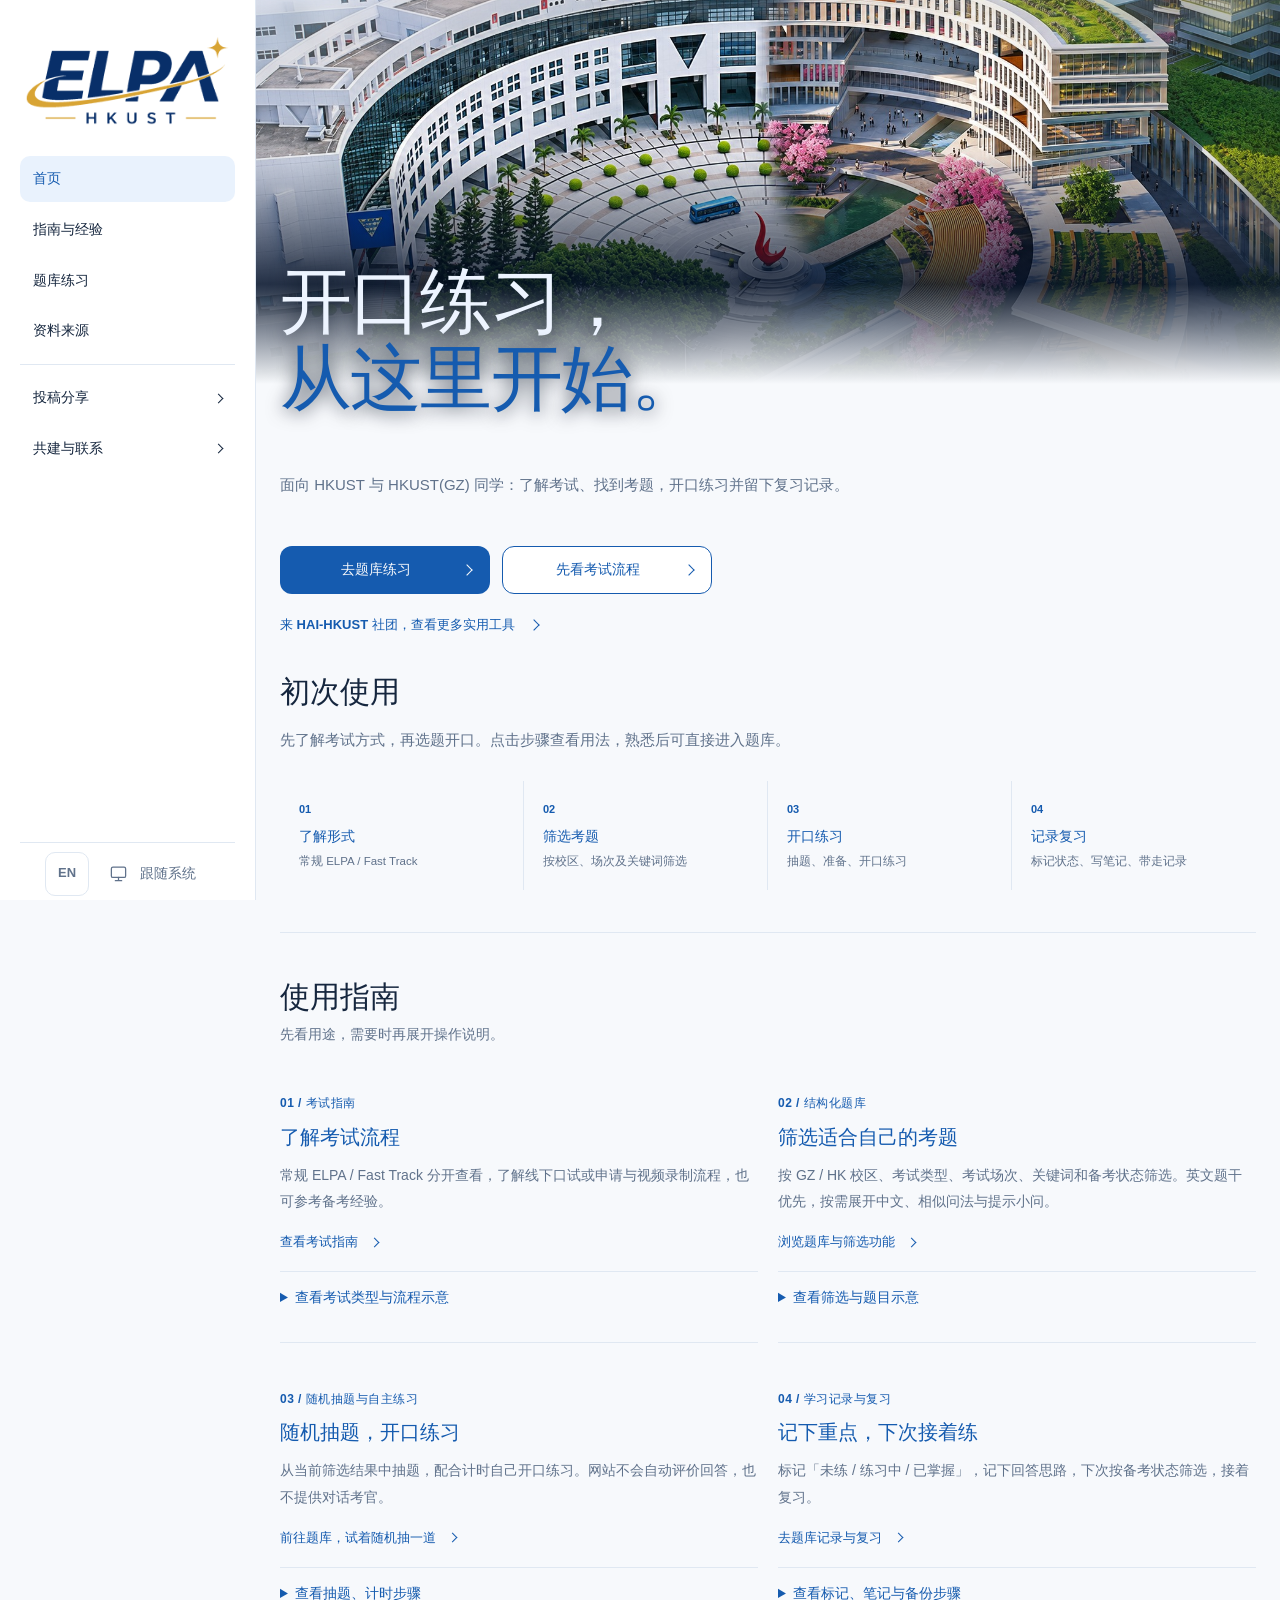
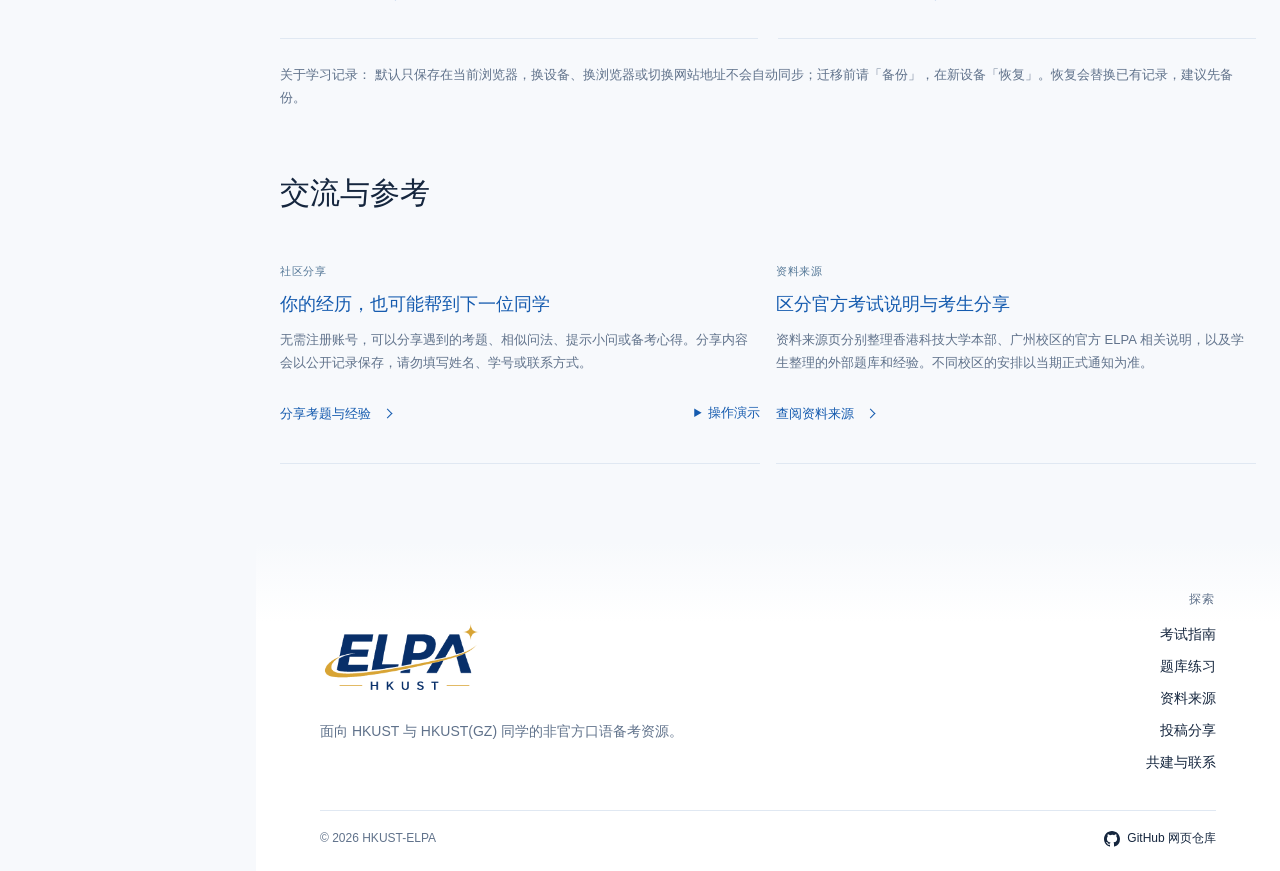
==== commit 612bfa1a: "Align ELPA home hero and guide width with UEM" ====
--- a/index.html
+++ b/index.html
@@ -16,8 +16,7 @@
 <main id="main">
 <section class="elpa-subhero" aria-labelledby="hero-title">
 <div class="elpa-subhero-inner">
-<span class="elpa-eyebrow">Student-built · Unofficial</span>
-<h1 id="hero-title">HKUST-<em>ELPA</em> · 口语备考，从这里开始 </h1>
+<h1 id="hero-title">开口练习，<br><em>从这里开始。</em></h1>
 <p>面向 HKUST 与 HKUST(GZ) 同学：了解考试、找到考题，开口练习并留下复习记录。</p>
 </div>
 </section>
--- a/assets/css/site.css
+++ b/assets/css/site.css
@@ -394,7 +394,7 @@
 }
 
 /* Minimal regular / Fast Track guide switch. */
-.elpa-guide-main{max-width:970px}
+.elpa-guide-main{max-width:1200px}
 .elpa-guide-switch{display:grid;grid-template-columns:repeat(2,minmax(0,1fr));gap:6px;padding:5px;border:1px solid var(--line);border-radius:13px;background:var(--soft);margin:19px 0 21px}
 .elpa-guide-switch button{appearance:none;border:0;border-radius:9px;background:transparent;color:var(--text);min-height:46px;min-width:0;padding:9px 12px;font:inherit;font-size:14px;font-weight:750;cursor:pointer}
 .elpa-guide-switch button.active{color:var(--accent);background:var(--surface);box-shadow:0 2px 10px rgba(20,55,85,.09)}
--- a/assets/css/shell.css
+++ b/assets/css/shell.css
@@ -10,7 +10,7 @@
 .sidebar-bottom{display:flex;justify-content:center;margin-top:auto;padding-top:8px;border-top:1px solid var(--line)}.sidebar-theme{display:flex;align-items:center;gap:12px;width:max-content;padding:12px 13px;border:1px solid transparent;border-radius:10px;background:transparent;color:var(--muted);font-size:14px;cursor:pointer}.sidebar-theme:hover{background:var(--soft);color:var(--text)}.sidebar-theme svg{display:block;width:19px;height:19px}.sidebar-theme [data-theme-icon]{display:none}.sidebar-theme[data-mode=system] [data-theme-icon=system],.sidebar-theme[data-mode=light] [data-theme-icon=light],.sidebar-theme[data-mode=dark] [data-theme-icon=dark]{display:block}
 .page{min-width:0;flex:1;margin-left:var(--sidebar);display:flex;flex-direction:column;min-height:100vh;background:var(--bg);color:var(--text)}.page .topbar{display:none}.page #main{flex:1;width:100%;min-width:0}.campus-banner{flex:none;height:clamp(270px,30vw,440px);background-color:var(--soft);background-image:linear-gradient(to bottom,transparent 70%,var(--bg) 100%),var(--banner-tint),url('../images/two-campuses.jpg');background-size:cover;background-repeat:no-repeat;background-position:center,center,center 43%}
 .page .elpa-main,.page .wrap,.page .contrib-wrap{max-width:1200px}.page .elpa-subhero{background:var(--bg);color:var(--text)}.page .elpa-subhero-inner{max-width:1200px}.page .elpa-subhero h1,.page .elpa-heading{font-family:Georgia,'Songti SC',serif;font-weight:500;color:var(--text)}
-.page .elpa-guide-main{max-width:970px}
+.page .elpa-guide-main{max-width:1200px}
 .elpa-footer{flex:none;background:linear-gradient(to bottom,var(--bg),var(--surface) 80px);color:var(--text);padding:48px clamp(22px,5vw,76px) 22px;text-align:left;font-size:14px}.footer-inner{width:100%;margin:0 auto}.footer-grid{display:grid;grid-template-columns:minmax(0,1fr) max-content;justify-content:space-between;align-items:center;gap:clamp(24px,5vw,72px)}.footer-grid>div:last-child{justify-self:end;text-align:right}.footer-brand-link{display:inline-flex;align-items:center;gap:12px;color:var(--text);text-decoration:none}.footer-logo{width:52px;height:52px;object-fit:contain}.footer-brand-name{font-family:'Songti SC',serif;font-size:17px;font-style:italic;font-weight:700}.footer-brand p{max-width:420px;color:var(--muted);line-height:1.9;margin:16px 0 0}.footer-title{font-size:12px;letter-spacing:.14em;color:var(--muted);margin:0 0 13px}.footer-links{display:grid;justify-items:end;gap:9px}.elpa-footer a{color:var(--text);text-decoration:none}.elpa-footer a:hover{color:var(--accent)}.footer-bottom{display:flex;justify-content:space-between;gap:20px;margin-top:36px;padding-top:18px;border-top:1px solid var(--line);color:var(--muted);font-size:12px}
 [data-theme=dark] .page .elpa-resource,[data-theme=dark] .page .contrib-card,[data-theme=dark] .page .card{background:var(--surface);color:var(--text);border-color:var(--line)}[data-theme=dark] .page input,[data-theme=dark] .page select,[data-theme=dark] .page textarea{background:var(--surface);color:var(--text);border-color:var(--line)}
 @media(max-width:900px){:root{--mobile-header-height:72px}.shell{display:block}.page{width:100%;margin-left:0}.page .topbar{position:sticky;top:0;z-index:50;display:flex;align-items:center;justify-content:space-between;height:var(--mobile-header-height);padding:0 clamp(18px,4vw,28px);background:var(--surface)}.mobile-brand{display:flex;align-items:center;gap:9px;color:var(--text);text-decoration:none;font-weight:750}.mobile-brand img{width:44px;height:44px}.menu-button{display:grid;place-items:center;width:44px;height:44px;padding:0;border:0;background:none;color:var(--text);cursor:pointer}.menu-lines{display:grid;gap:5px;width:20px}.menu-lines span{display:block;width:100%;height:2px;border-radius:2px;background:currentColor;transition:transform .2s,opacity .2s}.menu-button[aria-expanded=true] .menu-lines span:first-child{transform:translateY(7px) rotate(45deg)}.menu-button[aria-expanded=true] .menu-lines span:nth-child(2){opacity:0}.menu-button[aria-expanded=true] .menu-lines span:last-child{transform:translateY(-7px) rotate(-45deg)}.sidebar{position:fixed;z-index:45;top:calc(var(--mobile-header-height) + 10px);bottom:auto;left:clamp(14px,4vw,28px);right:clamp(14px,4vw,28px);width:auto;height:auto;max-height:calc(100dvh - var(--mobile-header-height) - 22px);padding:14px;overflow-y:auto;overscroll-behavior:contain;border:1px solid var(--line);border-radius:16px;box-shadow:0 20px 50px rgba(4,16,38,.18);opacity:0;visibility:hidden;pointer-events:none;transform:translateY(-8px);transition:opacity .2s,transform .2s,visibility 0s linear .2s}.shell.menu-open .sidebar{opacity:1;visibility:visible;pointer-events:auto;transform:translateY(0);transition:opacity .2s,transform .2s,visibility 0s}.shell.nav-reset .sidebar,.shell.nav-reset .menu-lines span{transition:none}.sidebar .brand{display:none}.sidebar .elpa-nav a{padding:10px 13px}.sidebar-bottom{justify-content:flex-start;margin-top:12px;padding-top:16px}.campus-banner{height:clamp(220px,48vw,320px);background-image:linear-gradient(to bottom,var(--surface),transparent 80px),linear-gradient(to bottom,transparent 70%,var(--bg) 100%),var(--banner-tint),url('../images/two-campuses.jpg');background-position:center,center,center,center 43%}}
@@ -26,17 +26,21 @@
 @media(max-width:580px){.mobile-brand .mobile-brand-logo{width:136px;height:50px}}
 /* Readable ELPA text on UEM's light and dark reading surfaces. */
 .page .elpa-subhero{min-height:0;padding:42px 24px 24px;background:var(--bg);color:var(--text)}
-.elpa-home .page .elpa-subhero{background:var(--bg)}
+.elpa-home .campus-banner::after{background-image:linear-gradient(to bottom,transparent 40%,rgba(4,17,38,.82) 74%,var(--bg) 100%)}
+.elpa-home .page .elpa-subhero{padding-top:0;background:var(--bg)}
+.elpa-home .page .elpa-subhero h1{position:relative;top:-120px;margin:0 0 -65px;max-width:1100px;color:#edf4ff;font-size:clamp(44px,5.6vw,76px);font-style:italic;font-weight:700;line-height:1.07;text-shadow:0 2px 18px rgba(3,12,28,.75)}
+.elpa-home .page .elpa-subhero h1 em{color:var(--accent)}
 .page .elpa-subhero p{color:var(--muted);font-size:15px}
 .page .elpa-subhero h1 em{color:var(--accent)}
 .page .elpa-guide-intro a{color:var(--accent);text-decoration-color:currentColor}
 .page .elpa-guide-intro a:hover{color:var(--site-blue)}
 .page .elpa-eyebrow{padding:0;border:0;border-radius:0;background:transparent;color:var(--accent)}
 .page .elpa-eyebrow::before{display:none}
-.page #main:has(.elpa-guide-main) .elpa-subhero-inner{max-width:922px}
 .page #main:has(.contrib-main,.community-content) .elpa-subhero-inner{max-width:820px}
 .page .elpa-home-lead,.page .elpa-desc,.page .elpa-resource p,.page .elpa-advice-content{color:var(--muted)}
 @media(max-width:650px){.page .elpa-subhero{padding:26px 20px 20px}.page .elpa-subhero p{font-size:14px}}
+@media(min-width:651px) and (max-width:900px){.elpa-home .page .elpa-subhero h1{top:-90px;margin-bottom:-35px}}
+@media(max-width:650px){.elpa-home .page .elpa-subhero{padding-top:0}.elpa-home .page .elpa-subhero h1{top:-55px;margin-bottom:-20px;font-size:clamp(34px,9vw,48px)}}
 /* The supplied square logo includes a low HKUST line; show the complete artwork. */
 .sidebar .brand{min-height:96px;margin-bottom:28px}.sidebar .brand-logo{height:96px}
 .mobile-brand .mobile-brand-logo{height:68px}
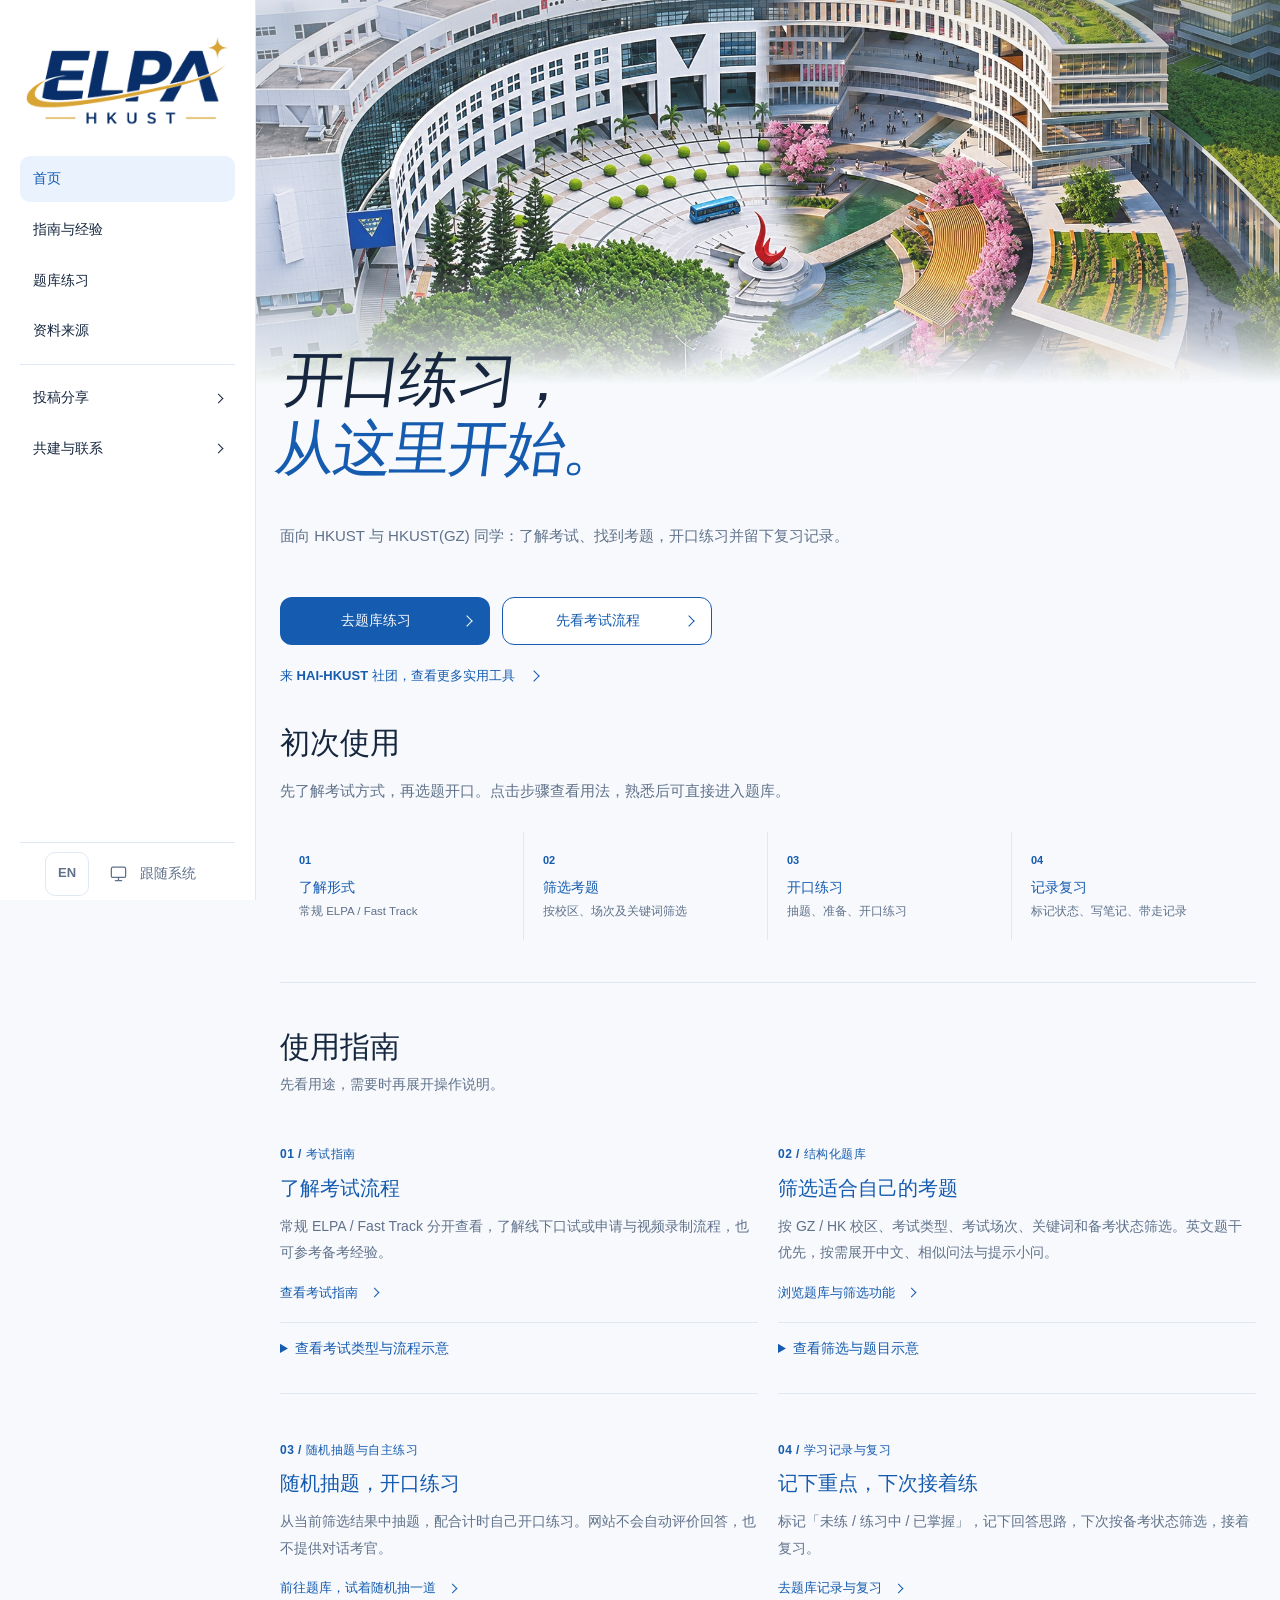
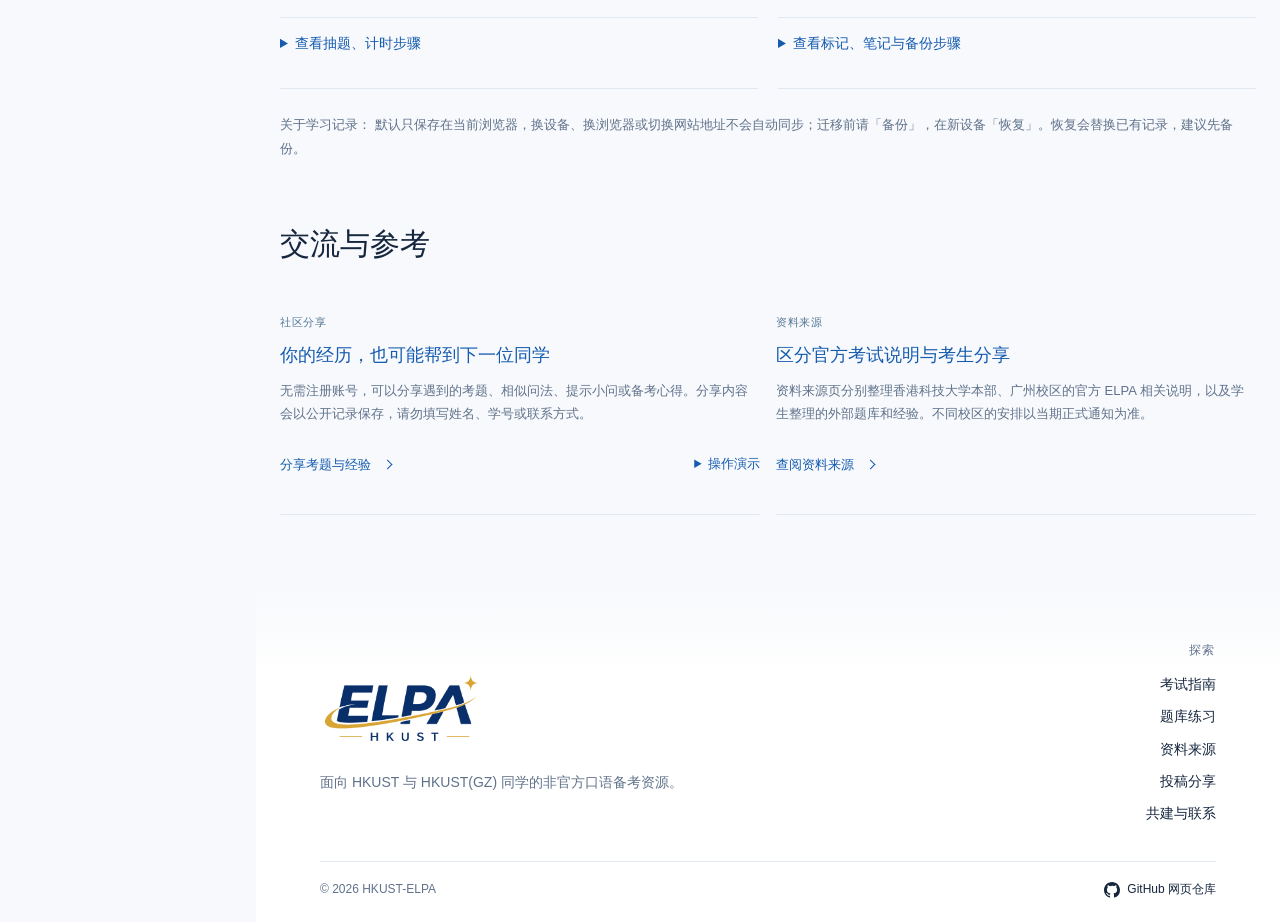
==== commit bb248139: "Unify public page SEO metadata and discovery generation" ====
--- a/index.html
+++ b/index.html
@@ -4,6 +4,8 @@
 <meta charset="utf-8"><meta name="viewport" content="width=device-width,initial-scale=1">
 <meta name="description" content="HKUST-ELPA 非官方英语口语备考资源，提供考试指南、题库筛选、随机抽题、计时和学习记录功能。">
 <meta name="theme-color" content="#003e74">
+<link rel="canonical" href="https://hkust-elpa.github.io/">
+<meta property="og:site_name" content="HKUST-ELPA">
 <title>HKUST-ELPA｜首页</title>
 <link rel="preload" href="./assets/images/two-campuses.jpg" as="image">
 <link rel="prefetch" href="./sources.html">
--- a/assets/css/shell.css
+++ b/assets/css/shell.css
@@ -26,9 +26,8 @@
 @media(max-width:580px){.mobile-brand .mobile-brand-logo{width:136px;height:50px}}
 /* Readable ELPA text on UEM's light and dark reading surfaces. */
 .page .elpa-subhero{min-height:0;padding:42px 24px 24px;background:var(--bg);color:var(--text)}
-.elpa-home .campus-banner::after{background-image:linear-gradient(to bottom,transparent 40%,rgba(4,17,38,.82) 74%,var(--bg) 100%)}
-.elpa-home .page .elpa-subhero{padding-top:0;background:var(--bg)}
-.elpa-home .page .elpa-subhero h1{position:relative;top:-120px;margin:0 0 -65px;max-width:1100px;color:#edf4ff;font-size:clamp(44px,5.6vw,76px);font-style:italic;font-weight:700;line-height:1.07;text-shadow:0 2px 18px rgba(3,12,28,.75)}
+.elpa-home .page .elpa-subhero{padding-top:clamp(44px,6vw,86px);background:var(--bg)}
+.elpa-home .page .elpa-subhero h1{position:relative;top:-140px;max-width:650px;margin:24px 0 -100px;color:var(--text);font-family:"Noto Serif SC","Source Han Serif SC","Songti SC","SimSun",serif;font-size:clamp(40px,4.7vw,70px);font-style:italic;font-weight:720;letter-spacing:-.04em;line-height:1.15;transform:skewX(-7deg);transform-origin:left center}
 .elpa-home .page .elpa-subhero h1 em{color:var(--accent)}
 .page .elpa-subhero p{color:var(--muted);font-size:15px}
 .page .elpa-subhero h1 em{color:var(--accent)}
@@ -39,8 +38,7 @@
 .page #main:has(.contrib-main,.community-content) .elpa-subhero-inner{max-width:820px}
 .page .elpa-home-lead,.page .elpa-desc,.page .elpa-resource p,.page .elpa-advice-content{color:var(--muted)}
 @media(max-width:650px){.page .elpa-subhero{padding:26px 20px 20px}.page .elpa-subhero p{font-size:14px}}
-@media(min-width:651px) and (max-width:900px){.elpa-home .page .elpa-subhero h1{top:-90px;margin-bottom:-35px}}
-@media(max-width:650px){.elpa-home .page .elpa-subhero{padding-top:0}.elpa-home .page .elpa-subhero h1{top:-55px;margin-bottom:-20px;font-size:clamp(34px,9vw,48px)}}
+@media(max-width:650px){.elpa-home .page .elpa-subhero{padding-top:40px}.elpa-home .page .elpa-subhero h1{top:-105px;margin-bottom:-75px;font-size:clamp(34px,9vw,48px)}}
 /* The supplied square logo includes a low HKUST line; show the complete artwork. */
 .sidebar .brand{min-height:96px;margin-bottom:28px}.sidebar .brand-logo{height:96px}
 .mobile-brand .mobile-brand-logo{height:68px}
